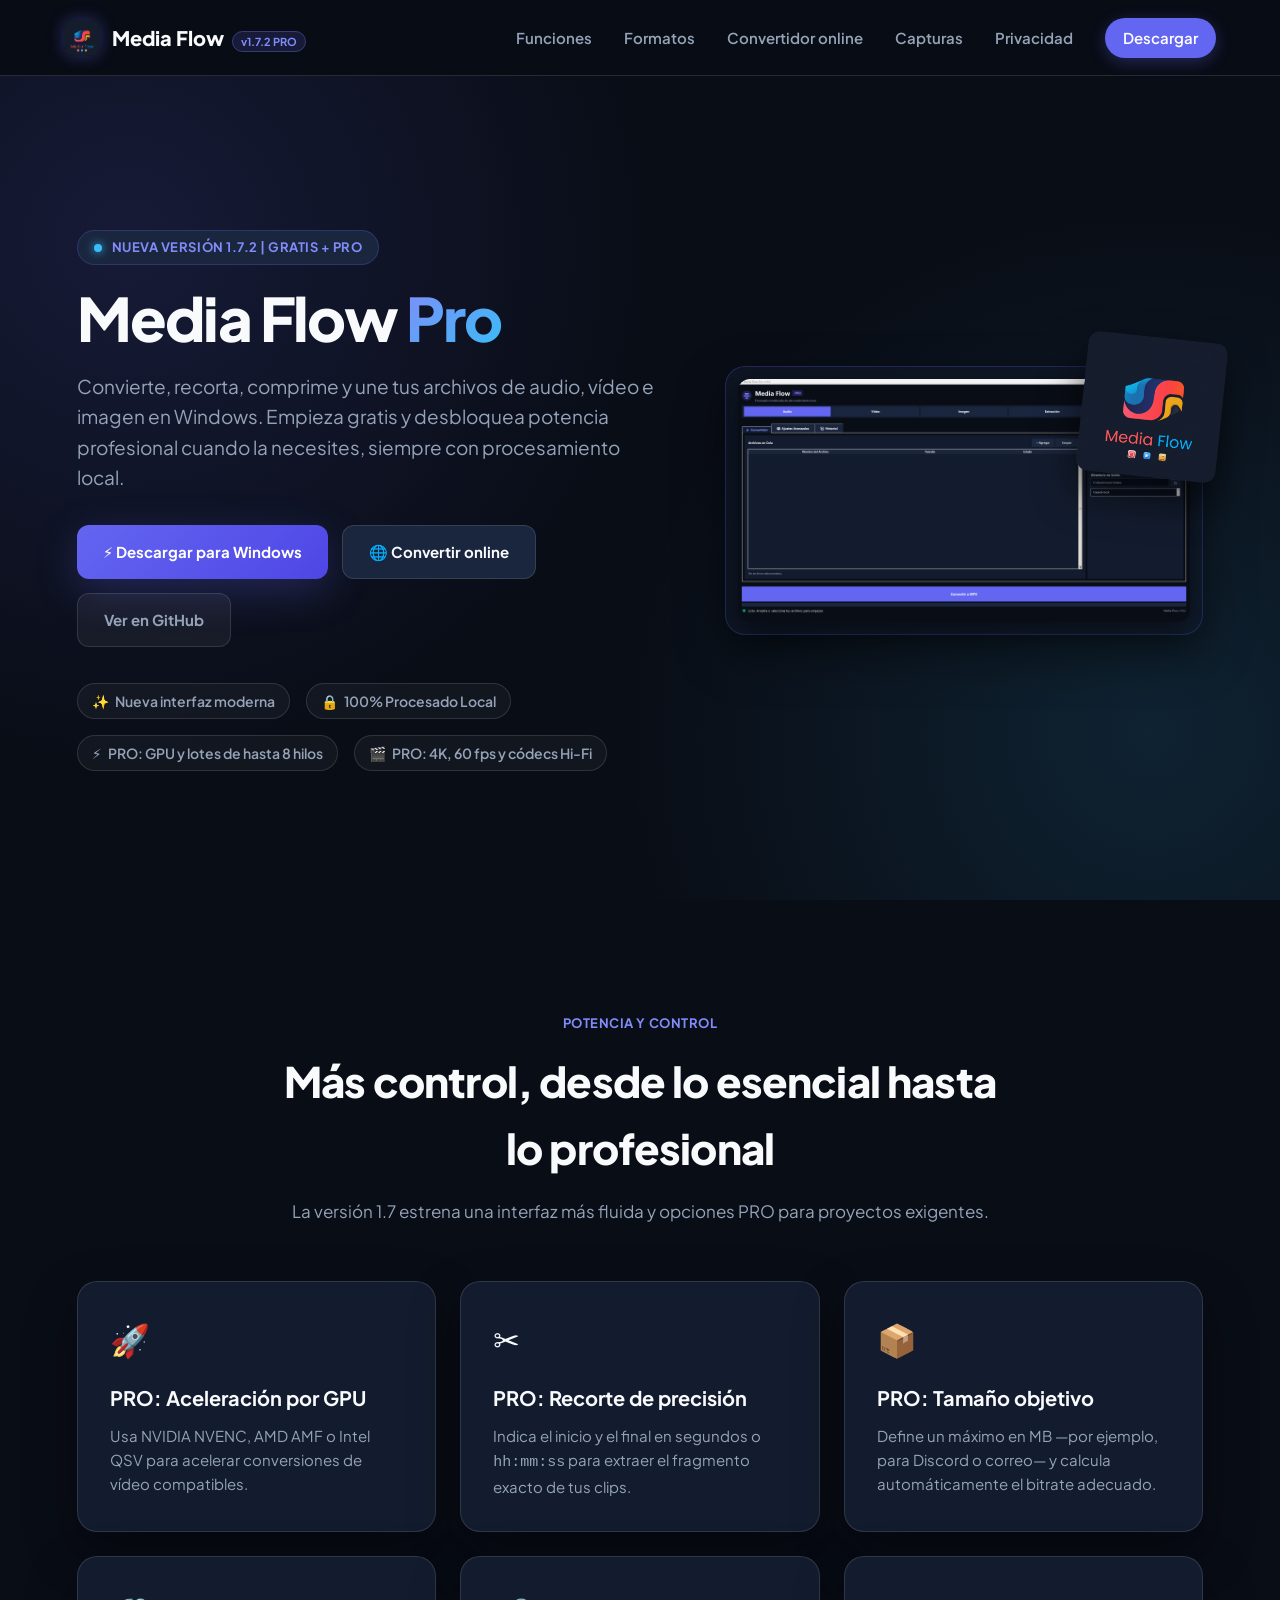
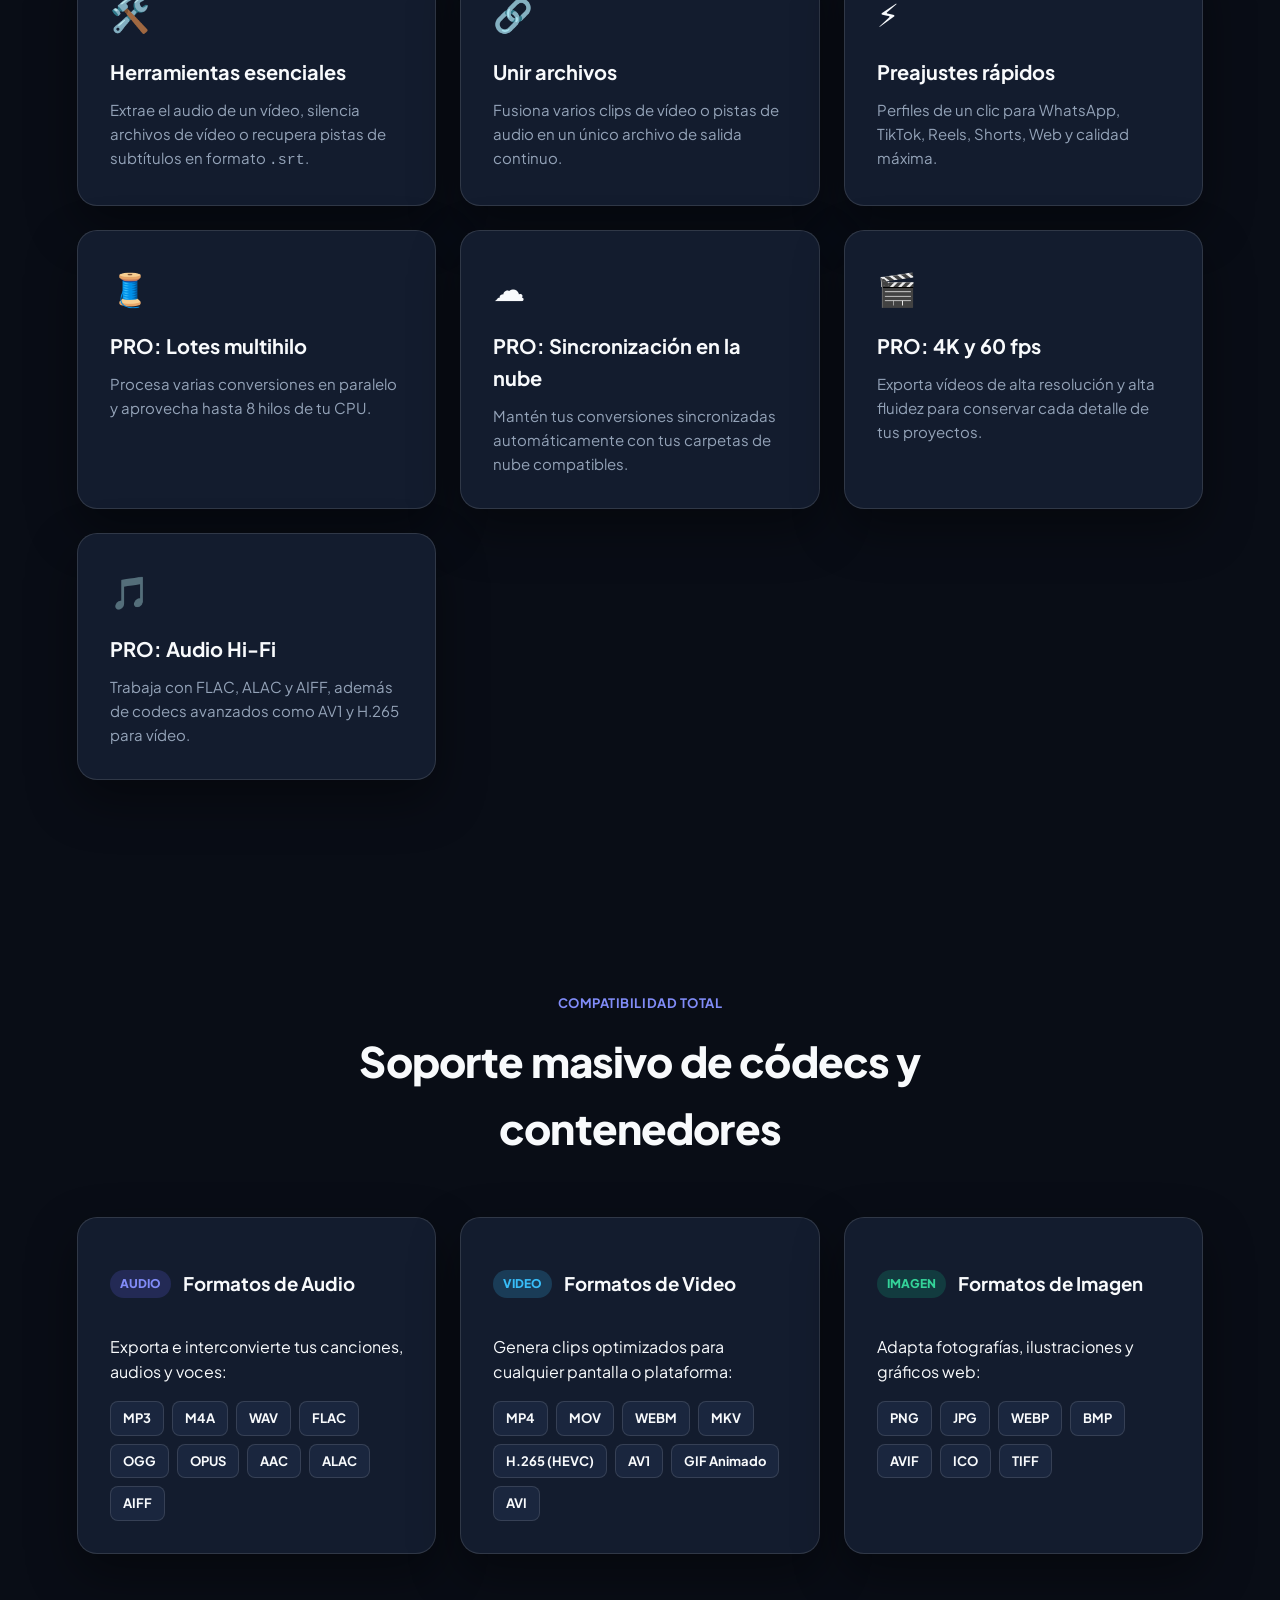
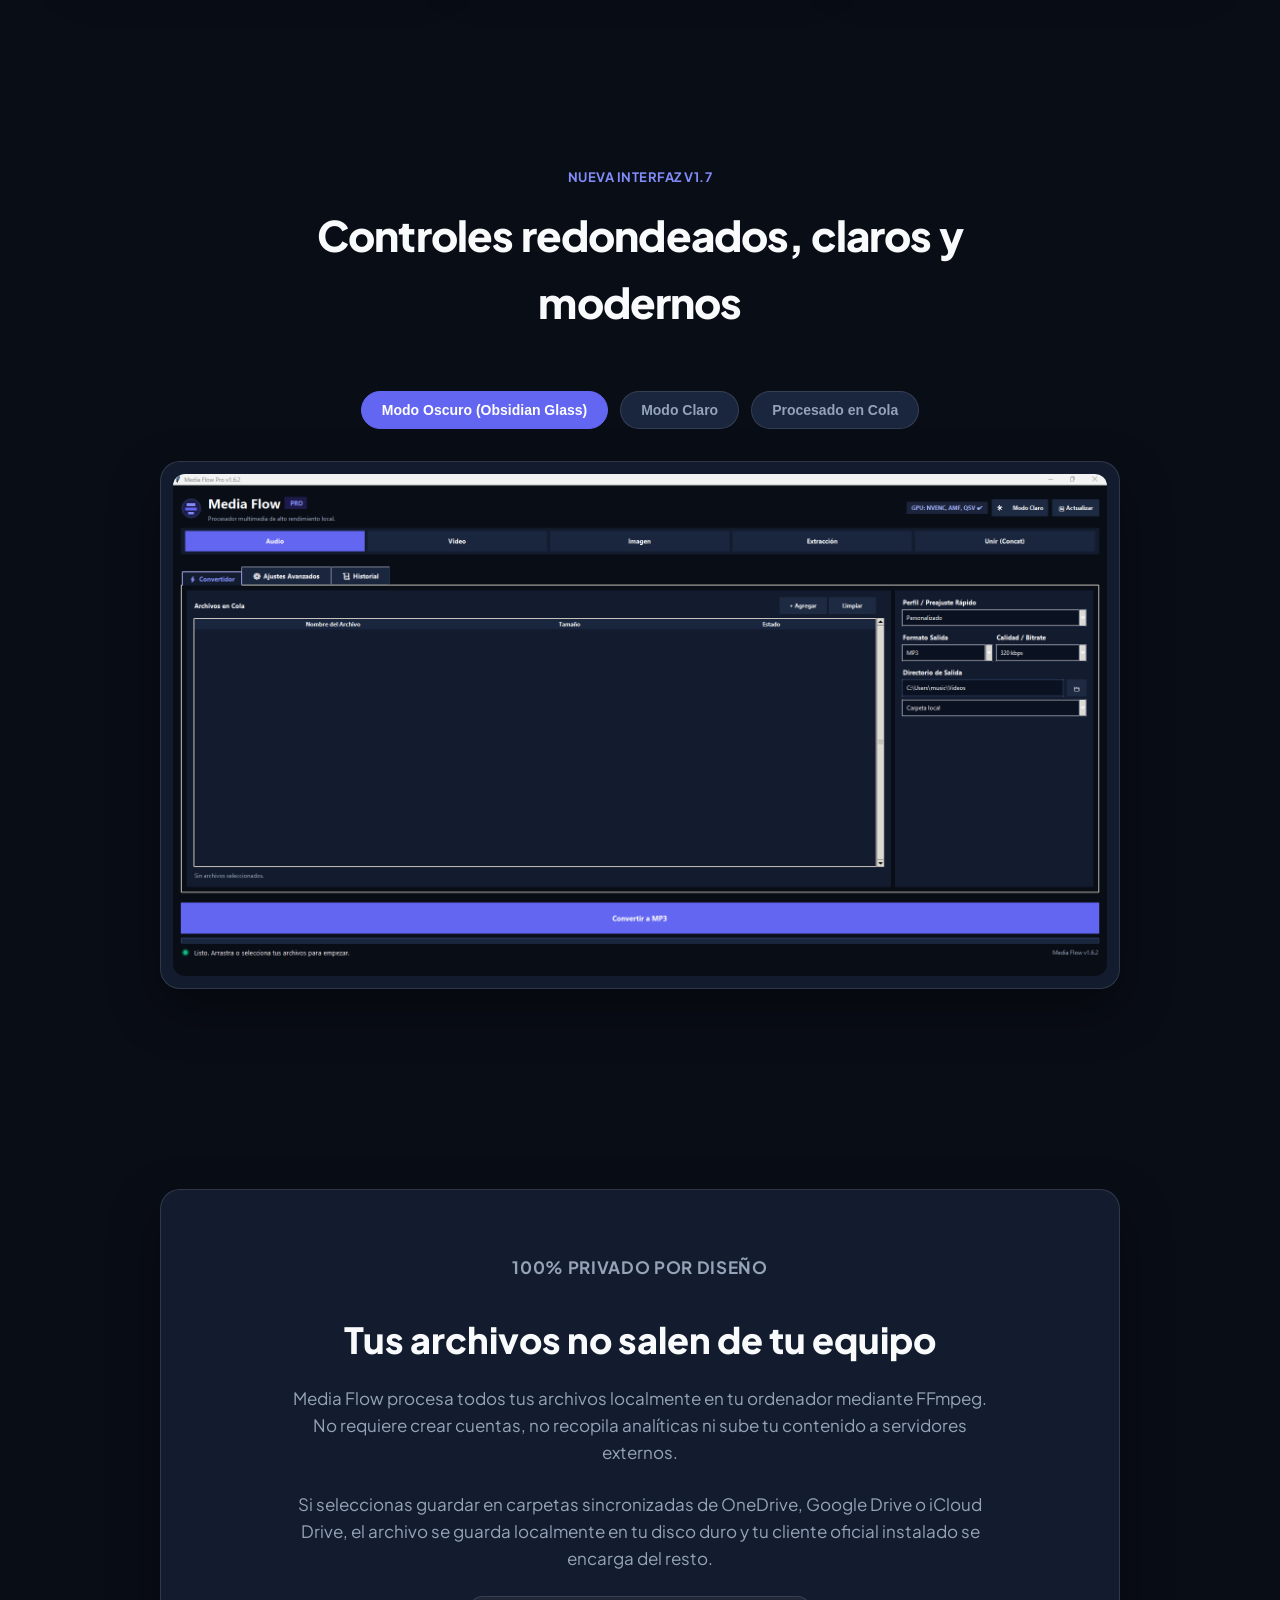
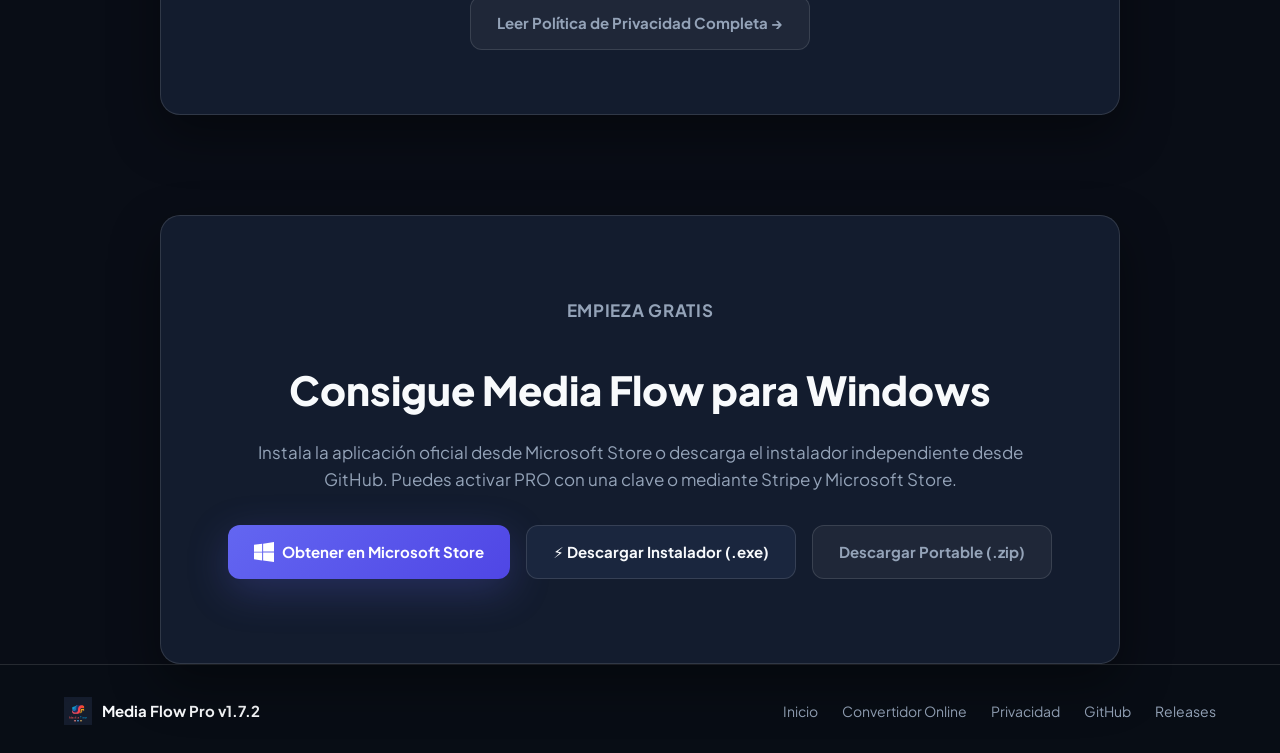
==== website/index.html @ a6c88d14 "chore(release): prepare version 1.7.2" ====
<!doctype html>
<html lang="es">
  <head>
    <meta charset="utf-8">
    <meta name="viewport" content="width=device-width, initial-scale=1">
    <title>Media Flow Pro | Convertidor multimedia local y acelerado por GPU para Windows</title>
    <meta
      name="description"
      content="Media Flow Pro es una app local para Windows que convierte, recorta, comprime y une archivos de audio, video e imagen con aceleración por GPU. Sin cuentas y sin subidas a servidores."
    >
    <link rel="icon" href="assets/icon-300.png">
    <link rel="preconnect" href="https://fonts.googleapis.com">
    <link rel="preconnect" href="https://fonts.gstatic.com" crossorigin>
    <link href="https://fonts.googleapis.com/css2?family=Plus+Jakarta+Sans:wght@400;500;600;700;800&display=swap" rel="stylesheet">
    <link rel="stylesheet" href="styles.css">
  </head>
  <body data-store-product-id="9MT8D4FGWRQ4">
    <header class="site-header">
      <a class="brand" href="#top" aria-label="Media Flow">
        <img src="assets/icon-300.png" alt="" width="36" height="36">
        <span>Media Flow <small class="version-badge">v1.7.2 PRO</small></span>
      </a>
      <nav class="nav-links" aria-label="Principal">
        <a href="#funciones">Funciones</a>
        <a href="#formatos">Formatos</a>
        <a href="converter.html">Convertidor online</a>
        <a href="#capturas">Capturas</a>
        <a href="privacy.html">Privacidad</a>
        <a href="#descargar" class="nav-download-btn">Descargar</a>
      </nav>
    </header>

    <main id="top">
      <!-- Hero Section -->
      <section class="hero">
        <div class="hero-copy">
          <div class="hero-eyebrow-wrap">
            <span class="pulse-dot"></span>
            <span class="eyebrow">Nueva versión 1.7.2 | Gratis + PRO</span>
          </div>
          <h1>Media Flow <span class="gradient-text">Pro</span></h1>
          <p class="hero-text">
            Convierte, recorta, comprime y une tus archivos de audio, vídeo e imagen en Windows. Empieza gratis y desbloquea potencia profesional cuando la necesites, siempre con procesamiento local.
          </p>
          <div class="hero-actions" aria-label="Acciones principales">
            <a class="button primary glow" href="https://github.com/musicallyivan/mediaflow/releases/latest">
              <span>⚡ Descargar para Windows</span>
            </a>
            <a class="button glass" href="converter.html">
              🌐 Convertir online
            </a>
            <a class="button secondary" href="https://github.com/musicallyivan/mediaflow" target="_blank" rel="noopener">
              Ver en GitHub
            </a>
          </div>
          <ul class="trust-list" aria-label="Características clave">
            <li><span>✨</span> Nueva interfaz moderna</li>
            <li><span>🔒</span> 100% Procesado Local</li>
            <li><span>⚡</span> PRO: GPU y lotes de hasta 8 hilos</li>
            <li><span>🎬</span> PRO: 4K, 60 fps y códecs Hi-Fi</li>
          </ul>
        </div>

        <div class="hero-media" aria-label="Vista previa de Media Flow Pro">
          <div class="glass-preview-card">
            <img src="assets/box-art-1080.png" alt="Media Flow Pro en Windows" class="box-art">
            <img src="assets/screenshot-dark.png" alt="Interfaz de Media Flow Pro en modo oscuro" class="hero-shot">
          </div>
        </div>
      </section>

      <!-- Grid de Funciones Destacadas (Glassmorphism) -->
      <section class="section features" id="funciones">
        <div class="section-heading">
          <p class="eyebrow">Potencia y Control</p>
          <h2>Más control, desde lo esencial hasta lo profesional</h2>
          <p class="section-desc">La versión 1.7 estrena una interfaz más fluida y opciones PRO para proyectos exigentes.</p>
        </div>

        <div class="features-grid">
          <article class="feature-card glass-card">
            <div class="feature-icon">🚀</div>
            <h3>PRO: Aceleración por GPU</h3>
            <p>Usa NVIDIA NVENC, AMD AMF o Intel QSV para acelerar conversiones de vídeo compatibles.</p>
          </article>

          <article class="feature-card glass-card">
            <div class="feature-icon">✂️</div>
            <h3>PRO: Recorte de precisión</h3>
            <p>Indica el inicio y el final en segundos o <code>hh:mm:ss</code> para extraer el fragmento exacto de tus clips.</p>
          </article>

          <article class="feature-card glass-card">
            <div class="feature-icon">📦</div>
            <h3>PRO: Tamaño objetivo</h3>
            <p>Define un máximo en MB —por ejemplo, para Discord o correo— y calcula automáticamente el bitrate adecuado.</p>
          </article>

          <article class="feature-card glass-card">
            <div class="feature-icon">🛠️</div>
            <h3>Herramientas esenciales</h3>
            <p>Extrae el audio de un vídeo, silencia archivos de vídeo o recupera pistas de subtítulos en formato <code>.srt</code>.</p>
          </article>

          <article class="feature-card glass-card">
            <div class="feature-icon">🔗</div>
            <h3>Unir archivos</h3>
            <p>Fusiona varios clips de vídeo o pistas de audio en un único archivo de salida continuo.</p>
          </article>

          <article class="feature-card glass-card">
            <div class="feature-icon">⚡</div>
            <h3>Preajustes rápidos</h3>
            <p>Perfiles de un clic para WhatsApp, TikTok, Reels, Shorts, Web y calidad máxima.</p>
          </article>

          <article class="feature-card glass-card">
            <div class="feature-icon">🧵</div>
            <h3>PRO: Lotes multihilo</h3>
            <p>Procesa varias conversiones en paralelo y aprovecha hasta 8 hilos de tu CPU.</p>
          </article>

          <article class="feature-card glass-card">
            <div class="feature-icon">☁️</div>
            <h3>PRO: Sincronización en la nube</h3>
            <p>Mantén tus conversiones sincronizadas automáticamente con tus carpetas de nube compatibles.</p>
          </article>

          <article class="feature-card glass-card">
            <div class="feature-icon">🎬</div>
            <h3>PRO: 4K y 60 fps</h3>
            <p>Exporta vídeos de alta resolución y alta fluidez para conservar cada detalle de tus proyectos.</p>
          </article>

          <article class="feature-card glass-card">
            <div class="feature-icon">🎵</div>
            <h3>PRO: Audio Hi-Fi</h3>
            <p>Trabaja con FLAC, ALAC y AIFF, además de codecs avanzados como AV1 y H.265 para vídeo.</p>
          </article>
        </div>
      </section>

      <!-- Formatos Soportados -->
      <section class="section formats" id="formatos">
        <div class="section-heading">
          <p class="eyebrow">Compatibilidad Total</p>
          <h2>Soporte masivo de códecs y contenedores</h2>
        </div>
        <div class="format-grid">
          <article class="format-card glass-card">
            <div class="format-header">
              <span class="format-badge audio">Audio</span>
              <h3>Formatos de Audio</h3>
            </div>
            <p>Exporta e interconvierte tus canciones, audios y voces:</p>
            <div class="tag-cloud">
              <span class="tag">MP3</span>
              <span class="tag">M4A</span>
              <span class="tag">WAV</span>
              <span class="tag">FLAC</span>
              <span class="tag">OGG</span>
              <span class="tag">OPUS</span>
              <span class="tag">AAC</span>
              <span class="tag">ALAC</span>
              <span class="tag">AIFF</span>
            </div>
          </article>

          <article class="format-card glass-card">
            <div class="format-header">
              <span class="format-badge video">Video</span>
              <h3>Formatos de Video</h3>
            </div>
            <p>Genera clips optimizados para cualquier pantalla o plataforma:</p>
            <div class="tag-cloud">
              <span class="tag">MP4</span>
              <span class="tag">MOV</span>
              <span class="tag">WEBM</span>
              <span class="tag">MKV</span>
              <span class="tag">H.265 (HEVC)</span>
              <span class="tag">AV1</span>
              <span class="tag">GIF Animado</span>
              <span class="tag">AVI</span>
            </div>
          </article>

          <article class="format-card glass-card">
            <div class="format-header">
              <span class="format-badge image">Imagen</span>
              <h3>Formatos de Imagen</h3>
            </div>
            <p>Adapta fotografías, ilustraciones y gráficos web:</p>
            <div class="tag-cloud">
              <span class="tag">PNG</span>
              <span class="tag">JPG</span>
              <span class="tag">WEBP</span>
              <span class="tag">BMP</span>
              <span class="tag">AVIF</span>
              <span class="tag">ICO</span>
              <span class="tag">TIFF</span>
            </div>
          </article>
        </div>
      </section>

      <!-- Capturas de Pantalla -->
      <section class="section screenshots" id="capturas">
        <div class="section-heading">
          <p class="eyebrow">Nueva interfaz v1.7</p>
          <h2>Controles redondeados, claros y modernos</h2>
        </div>
        <div class="screen-tabs" role="tablist" aria-label="Capturas de Media Flow">
          <button class="tab is-active" type="button" data-shot="assets/screenshot-dark.png" aria-selected="true">
            Modo Oscuro (Obsidian Glass)
          </button>
          <button class="tab" type="button" data-shot="assets/screenshot-light.png" aria-selected="false">
            Modo Claro
          </button>
          <button class="tab" type="button" data-shot="assets/screenshot-convert.png" aria-selected="false">
            Procesado en Cola
          </button>
        </div>
        <div class="screen-frame glass-card">
          <img id="screenPreview" src="assets/screenshot-dark.png" alt="Captura de Media Flow Pro">
        </div>
      </section>

      <!-- Privacidad Garantizada -->
      <section class="section privacy" id="privacidad">
        <div class="privacy-container glass-card">
          <div class="privacy-copy">
            <p class="eyebrow">100% Privado por Diseño</p>
            <h2>Tus archivos no salen de tu equipo</h2>
            <p>
              Media Flow procesa todos tus archivos localmente en tu ordenador mediante FFmpeg. No requiere crear cuentas, no recopila analíticas ni sube tu contenido a servidores externos.
            </p>
            <p>
              Si seleccionas guardar en carpetas sincronizadas de OneDrive, Google Drive o iCloud Drive, el archivo se guarda localmente en tu disco duro y tu cliente oficial instalado se encarga del resto.
            </p>
            <a href="privacy.html" class="button secondary">Leer Política de Privacidad Completa →</a>
          </div>
        </div>
      </section>

      <!-- Sección de Descarga -->
      <section class="store-download" id="descargar">
        <div class="download-container glass-card">
          <div class="download-copy">
            <p class="eyebrow">Empieza gratis</p>
            <h2>Consigue Media Flow para Windows</h2>
            <p>
              Instala la aplicación oficial desde Microsoft Store o descarga el instalador independiente desde GitHub. Puedes activar PRO con una clave o mediante Stripe y Microsoft Store.
            </p>
          </div>
          <div class="store-panel">
            <div class="download-actions">
              <a class="button primary glow store-btn" href="https://apps.microsoft.com/detail/9MT8D4FGWRQ4" target="_blank" rel="noopener">
                <svg width="20" height="20" viewBox="0 0 24 24" fill="currentColor"><path d="M0 3.449L9.75 2.1v9.451H0m10.95-9.6L24 0v11.4H10.95M0 12.6h9.75v9.451L0 20.701M10.95 12.6H24V24l-13.05-1.835"/></svg>
                <span>Obtener en Microsoft Store</span>
              </a>
              <a class="button glass" href="https://github.com/musicallyivan/mediaflow/releases/latest">
                <span>⚡ Descargar Instalador (.exe)</span>
              </a>
              <a class="button secondary" href="https://github.com/musicallyivan/mediaflow/releases/latest">
                Descargar Portable (.zip)
              </a>
            </div>
            <div class="store-badge-wrap" style="margin-top: 20px;">
              <ms-store-badge
                id="microsoftStoreBadge"
                productname="Media Flow"
                window-mode="direct"
                language="es"
                theme="dark"
                animation="on"
              ></ms-store-badge>
            </div>
          </div>
        </div>
      </section>
    </main>

    <footer class="site-footer">
      <div class="footer-content">
        <div class="footer-brand">
          <img src="assets/icon-300.png" alt="" width="28" height="28">
          <span>Media Flow Pro v1.7.2</span>
        </div>
        <div class="footer-links">
          <a href="#top">Inicio</a>
          <a href="converter.html">Convertidor Online</a>
          <a href="privacy.html">Privacidad</a>
          <a href="https://github.com/musicallyivan/mediaflow" target="_blank" rel="noopener">GitHub</a>
          <a href="https://github.com/musicallyivan/mediaflow/releases" target="_blank" rel="noopener">Releases</a>
        </div>
      </div>
    </footer>

    <script type="module" src="https://get.microsoft.com/badge/ms-store-badge.bundled.js"></script>
    <script src="script.js"></script>
  </body>
</html>
---- website/styles.css ----
:root {
  color-scheme: dark light;
  --bg-dark: #090d16;
  --bg-surface: #131c2e;
  --bg-surface-alt: #1a263e;
  --glass-border: rgba(255, 255, 255, 0.12);
  --glass-border-light: rgba(99, 102, 241, 0.25);
  --glass-highlight: rgba(255, 255, 255, 0.08);
  
  --ink: #f8fafc;
  --ink-muted: #94a3b8;
  --accent: #6366f1;
  --accent-hover: #4f46e5;
  --accent-glow: #818cf8;
  --accent-cyan: #38bdf8;
  --accent-soft: rgba(99, 102, 241, 0.16);

  --shadow-glow: 0 12px 40px rgba(99, 102, 241, 0.25);
  --shadow-card: 0 20px 50px rgba(0, 0, 0, 0.4);
  --radius-lg: 20px;
  --radius-md: 12px;
  --radius-sm: 8px;
}

* {
  box-sizing: border-box;
}

html {
  scroll-behavior: smooth;
}

body {
  margin: 0;
  color: var(--ink);
  background: var(--bg-dark);
  font-family: 'Plus Jakarta Sans', Inter, ui-sans-serif, system-ui, -apple-system, BlinkMacSystemFont, "Segoe UI", sans-serif;
  line-height: 1.6;
  overflow-x: hidden;
}

img {
  display: block;
  max-width: 100%;
}

a {
  color: inherit;
}

/* Glassmorphism Common Cards */
.glass-card {
  background: var(--bg-surface);
  border: 1px solid var(--glass-border);
  border-radius: var(--radius-lg);
  backdrop-filter: blur(20px);
  -webkit-backdrop-filter: blur(20px);
  box-shadow: var(--shadow-card);
  transition: transform 0.25s ease, border-color 0.25s ease, box-shadow 0.25s ease;
}

.glass-card:hover {
  border-color: var(--glass-border-light);
  box-shadow: var(--shadow-glow);
}

/* Header */
.site-header {
  position: sticky;
  top: 0;
  z-index: 100;
  display: flex;
  align-items: center;
  justify-content: space-between;
  min-height: 76px;
  padding: 16px clamp(20px, 5vw, 72px);
  background: rgba(9, 13, 22, 0.85);
  border-bottom: 1px solid var(--glass-border);
  backdrop-filter: blur(20px);
  -webkit-backdrop-filter: blur(20px);
}

.brand {
  display: inline-flex;
  align-items: center;
  gap: 12px;
  color: var(--ink);
  font-size: 20px;
  font-weight: 800;
  text-decoration: none;
}

.brand img {
  width: 36px;
  height: 36px;
  border-radius: 10px;
  box-shadow: 0 0 16px rgba(99, 102, 241, 0.4);
}

.version-badge {
  font-size: 11px;
  font-weight: 700;
  color: var(--accent-glow);
  background: var(--accent-soft);
  padding: 3px 8px;
  border-radius: 20px;
  border: 1px solid rgba(129, 140, 248, 0.3);
  margin-left: 4px;
}

.nav-links {
  display: flex;
  align-items: center;
  gap: clamp(16px, 2.5vw, 32px);
  color: var(--ink-muted);
  font-size: 15px;
  font-weight: 600;
}

.nav-links a {
  text-decoration: none;
  transition: color 0.2s ease;
}

.nav-links a:hover {
  color: var(--accent-cyan);
}

.nav-download-btn {
  color: #ffffff !important;
  background: var(--accent);
  padding: 8px 18px;
  border-radius: 20px;
  box-shadow: 0 4px 16px rgba(99, 102, 241, 0.3);
}

.nav-download-btn:hover {
  background: var(--accent-hover);
}

/* Hero Section */
.hero {
  display: grid;
  grid-template-columns: minmax(0, 1.1fr) minmax(320px, 0.9fr);
  gap: clamp(32px, 5vw, 72px);
  align-items: center;
  min-height: calc(100vh - 76px);
  padding: clamp(48px, 7vw, 96px) clamp(20px, 6vw, 88px) clamp(32px, 5vw, 64px);
  background: radial-gradient(circle at 10% 20%, rgba(99, 102, 241, 0.15) 0%, transparent 40%),
              radial-gradient(circle at 90% 80%, rgba(56, 189, 248, 0.12) 0%, transparent 40%);
}

.hero-eyebrow-wrap {
  display: inline-flex;
  align-items: center;
  gap: 10px;
  background: var(--bg-surface-alt);
  border: 1px solid var(--glass-border-light);
  padding: 6px 16px;
  border-radius: 30px;
  margin-bottom: 20px;
}

.pulse-dot {
  width: 8px;
  height: 8px;
  background: var(--accent-cyan);
  border-radius: 50%;
  box-shadow: 0 0 10px var(--accent-cyan);
  animation: pulse 2s infinite;
}

@keyframes pulse {
  0% { transform: scale(0.95); box-shadow: 0 0 0 0 rgba(56, 189, 248, 0.7); }
  70% { transform: scale(1); box-shadow: 0 0 0 10px rgba(56, 189, 248, 0); }
  100% { transform: scale(0.95); box-shadow: 0 0 0 0 rgba(56, 189, 248, 0); }
}

.eyebrow {
  font-size: 13px;
  font-weight: 700;
  color: var(--accent-glow);
  letter-spacing: 0.04em;
  text-transform: uppercase;
}

.hero h1 {
  font-size: clamp(36px, 5vw, 60px);
  font-weight: 800;
  line-height: 1.1;
  margin: 0 0 20px;
  letter-spacing: -0.03em;
}

.gradient-text {
  background: linear-gradient(135deg, var(--accent-glow) 0%, var(--accent-cyan) 100%);
  -webkit-background-clip: text;
  -webkit-text-fill-color: transparent;
}

.hero-text {
  font-size: clamp(16px, 1.8vw, 19px);
  color: var(--ink-muted);
  margin: 0 0 32px;
  max-width: 620px;
}

.hero-actions {
  display: flex;
  flex-wrap: wrap;
  gap: 14px;
  margin-bottom: 36px;
}

.button {
  display: inline-flex;
  align-items: center;
  justify-content: center;
  gap: 8px;
  font-size: 15px;
  font-weight: 700;
  padding: 14px 26px;
  border-radius: var(--radius-md);
  text-decoration: none;
  cursor: pointer;
  transition: all 0.25s ease;
  border: none;
}

.button.primary {
  background: linear-gradient(135deg, var(--accent) 0%, var(--accent-hover) 100%);
  color: #ffffff;
}

.button.primary.glow {
  box-shadow: var(--shadow-glow);
}

.button.primary:hover {
  transform: translateY(-2px);
  box-shadow: 0 16px 48px rgba(99, 102, 241, 0.4);
}

.button.glass {
  background: var(--bg-surface-alt);
  color: var(--ink);
  border: 1px solid var(--glass-border);
}

.button.glass:hover {
  border-color: var(--accent-glow);
  transform: translateY(-2px);
}

.button.secondary {
  background: rgba(255, 255, 255, 0.05);
  color: var(--ink-muted);
  border: 1px solid var(--glass-border);
}

.button.secondary:hover {
  color: var(--ink);
  border-color: var(--glass-border-light);
}

.trust-list {
  display: flex;
  flex-wrap: wrap;
  gap: 16px;
  padding: 0;
  margin: 0;
  list-style: none;
  font-size: 14px;
  font-weight: 600;
  color: var(--ink-muted);
}

.trust-list li {
  display: inline-flex;
  align-items: center;
  gap: 6px;
  background: rgba(255, 255, 255, 0.04);
  padding: 6px 14px;
  border-radius: 20px;
  border: 1px solid var(--glass-border);
}

/* Glass Hero Preview Card */
.glass-preview-card {
  position: relative;
  border-radius: var(--radius-lg);
  padding: 12px;
  background: rgba(19, 28, 46, 0.6);
  border: 1px solid var(--glass-border-light);
  box-shadow: var(--shadow-card);
  backdrop-filter: blur(20px);
}

.hero-shot {
  border-radius: var(--radius-md);
  box-shadow: 0 10px 30px rgba(0, 0, 0, 0.5);
}

.box-art {
  position: absolute;
  top: -30px;
  right: -20px;
  width: 140px;
  border-radius: 12px;
  box-shadow: 0 20px 40px rgba(0, 0, 0, 0.6);
  transform: rotate(6deg);
}

/* Section Headings */
.section {
  padding: clamp(60px, 8vw, 100px) clamp(20px, 6vw, 88px);
}

.section-heading {
  text-align: center;
  max-width: 720px;
  margin: 0 auto 56px;
}

.section-heading h2 {
  font-size: clamp(28px, 3.5vw, 42px);
  font-weight: 800;
  margin: 8px 0 12px;
  letter-spacing: -0.02em;
}

.section-desc {
  font-size: 17px;
  color: var(--ink-muted);
}

/* Features Grid */
.features-grid {
  display: grid;
  grid-template-columns: repeat(auto-fit, minmax(320px, 1fr));
  gap: 24px;
}

.feature-card {
  padding: 32px;
}

.feature-icon {
  font-size: 32px;
  margin-bottom: 16px;
}

.feature-card h3 {
  font-size: 20px;
  font-weight: 700;
  margin: 0 0 10px;
}

.feature-card p {
  color: var(--ink-muted);
  font-size: 15px;
  margin: 0;
}

/* Formats Section */
.format-grid {
  display: grid;
  grid-template-columns: repeat(auto-fit, minmax(300px, 1fr));
  gap: 24px;
}

.format-card {
  padding: 32px;
}

.format-header {
  display: flex;
  align-items: center;
  gap: 12px;
  margin-bottom: 16px;
}

.format-badge {
  font-size: 12px;
  font-weight: 800;
  text-transform: uppercase;
  padding: 4px 10px;
  border-radius: 20px;
}

.format-badge.audio { background: rgba(99, 102, 241, 0.2); color: var(--accent-glow); }
.format-badge.video { background: rgba(56, 189, 248, 0.2); color: var(--accent-cyan); }
.format-badge.image { background: rgba(16, 185, 129, 0.2); color: #34d399; }

.tag-cloud {
  display: flex;
  flex-wrap: wrap;
  gap: 8px;
  margin-top: 16px;
}

.tag {
  font-size: 13px;
  font-weight: 700;
  color: var(--ink);
  background: var(--bg-surface-alt);
  padding: 6px 12px;
  border-radius: 8px;
  border: 1px solid var(--glass-border);
}

/* Screenshots Preview */
.screen-tabs {
  display: flex;
  justify-content: center;
  gap: 12px;
  margin-bottom: 32px;
}

.tab {
  background: var(--bg-surface-alt);
  color: var(--ink-muted);
  border: 1px solid var(--glass-border);
  padding: 10px 20px;
  border-radius: 30px;
  font-weight: 700;
  font-size: 14px;
  cursor: pointer;
  transition: all 0.2s ease;
}

.tab.is-active, .tab:hover {
  background: var(--accent);
  color: #ffffff;
  border-color: var(--accent);
}

.screen-frame {
  max-width: 960px;
  margin: 0 auto;
  padding: 12px;
}

.screen-frame img {
  border-radius: var(--radius-md);
  width: 100%;
}

/* Privacy Section */
.privacy-container {
  max-width: 960px;
  margin: 0 auto;
  padding: clamp(32px, 5vw, 64px);
  text-align: center;
}

.privacy-copy h2 {
  font-size: clamp(24px, 3vw, 36px);
  font-weight: 800;
  margin-bottom: 16px;
}

.privacy-copy p {
  color: var(--ink-muted);
  font-size: 17px;
  max-width: 720px;
  margin: 0 auto 24px;
}

/* Download Section */
.download-container {
  max-width: 960px;
  margin: 0 auto;
  padding: clamp(32px, 5vw, 64px);
  text-align: center;
}

.download-copy h2 {
  font-size: clamp(26px, 3.5vw, 40px);
  font-weight: 800;
  margin-bottom: 12px;
}

.download-copy p {
  color: var(--ink-muted);
  font-size: 17px;
  margin-bottom: 32px;
}

.download-actions {
  display: flex;
  justify-content: center;
  flex-wrap: wrap;
  gap: 16px;
}

/* Footer */
.site-footer {
  padding: 32px clamp(20px, 5vw, 72px);
  background: rgba(9, 13, 22, 0.95);
  border-top: 1px solid var(--glass-border);
}

.footer-content {
  display: flex;
  align-items: center;
  justify-content: space-between;
  flex-wrap: wrap;
  gap: 20px;
  max-width: 1200px;
  margin: 0 auto;
}

.footer-brand {
  display: flex;
  align-items: center;
  gap: 10px;
  font-weight: 700;
  font-size: 15px;
}

.footer-links {
  display: flex;
  gap: 24px;
  font-size: 14px;
  color: var(--ink-muted);
}

.footer-links a {
  text-decoration: none;
  transition: color 0.2s ease;
}

.footer-links a:hover {
  color: var(--accent-cyan);
}

/* Responsive Rules */
@media (max-width: 900px) {
  .hero {
    grid-template-columns: 1fr;
    text-align: center;
  }
  .hero-eyebrow-wrap, .hero-text, .hero-actions, .trust-list {
    margin-left: auto;
    margin-right: auto;
    justify-content: center;
  }
  .box-art {
    display: none;
  }
  .nav-links {
    display: none;
  }
}
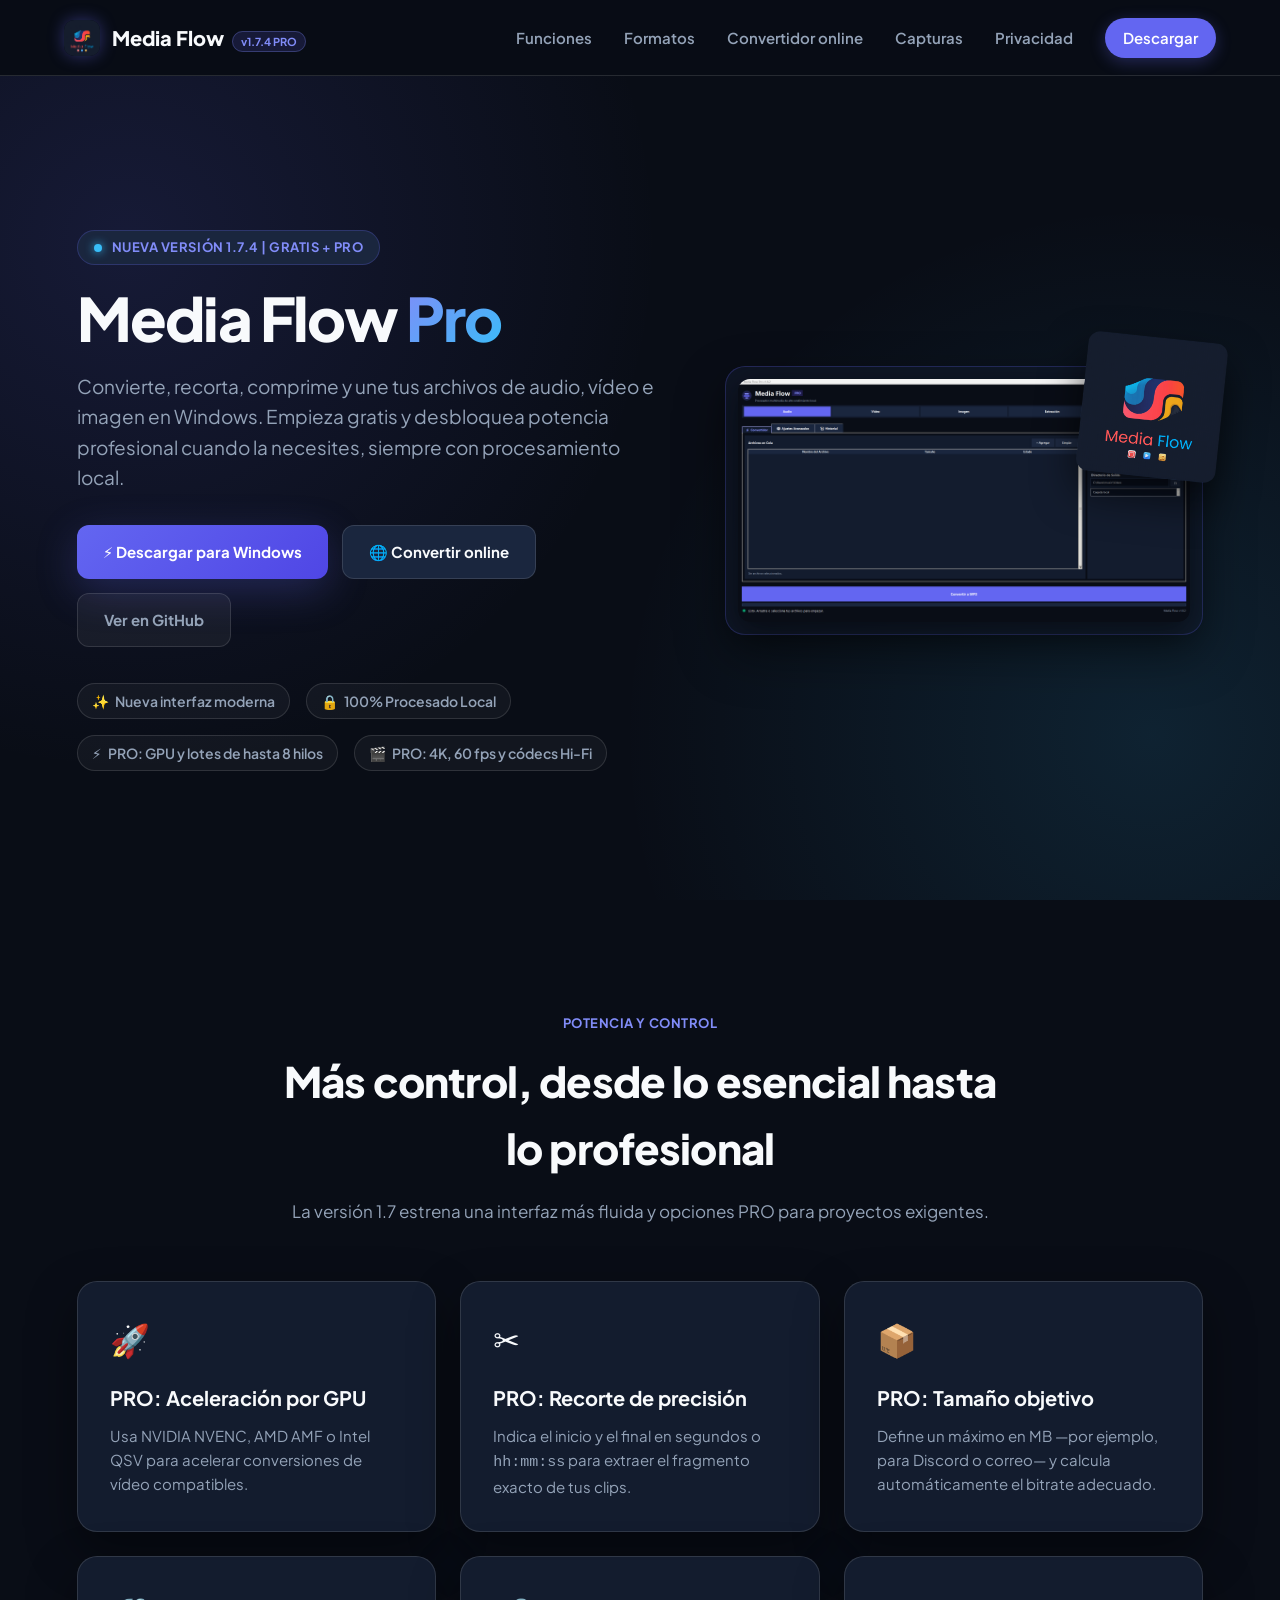
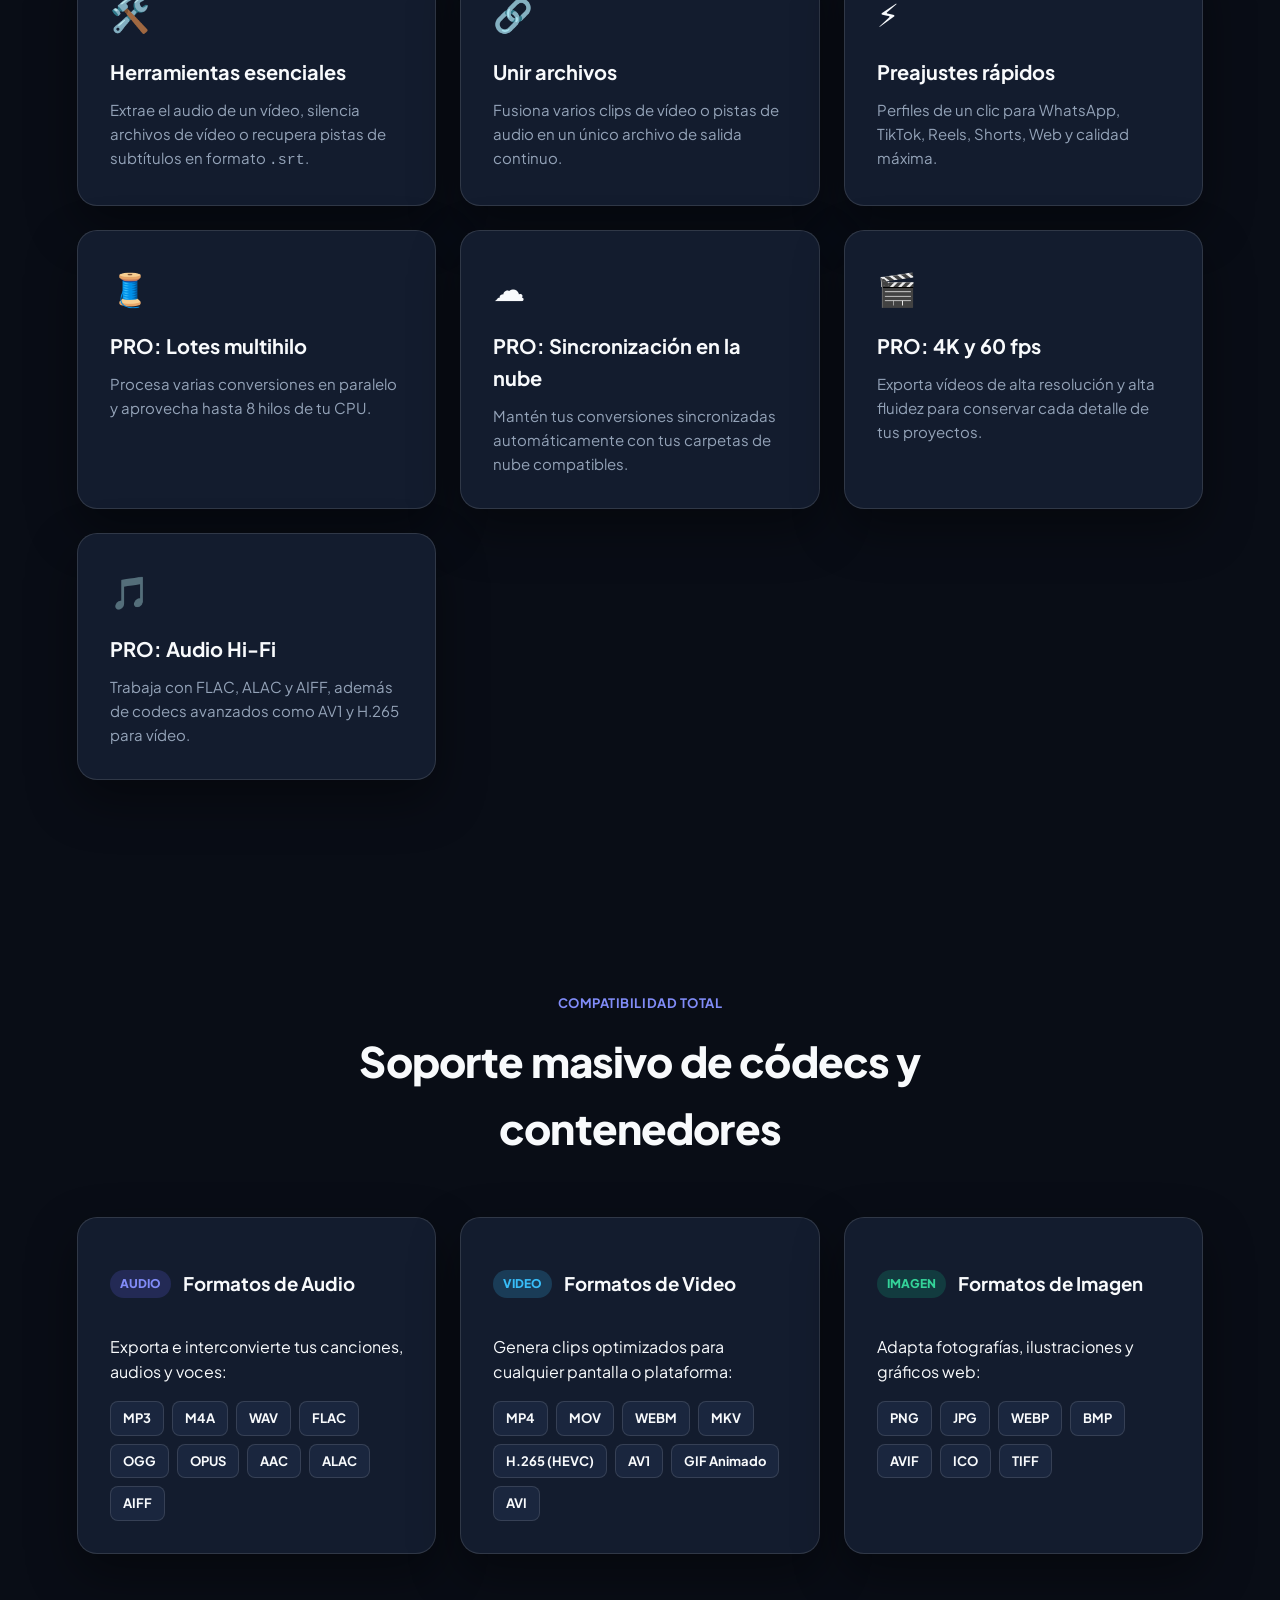
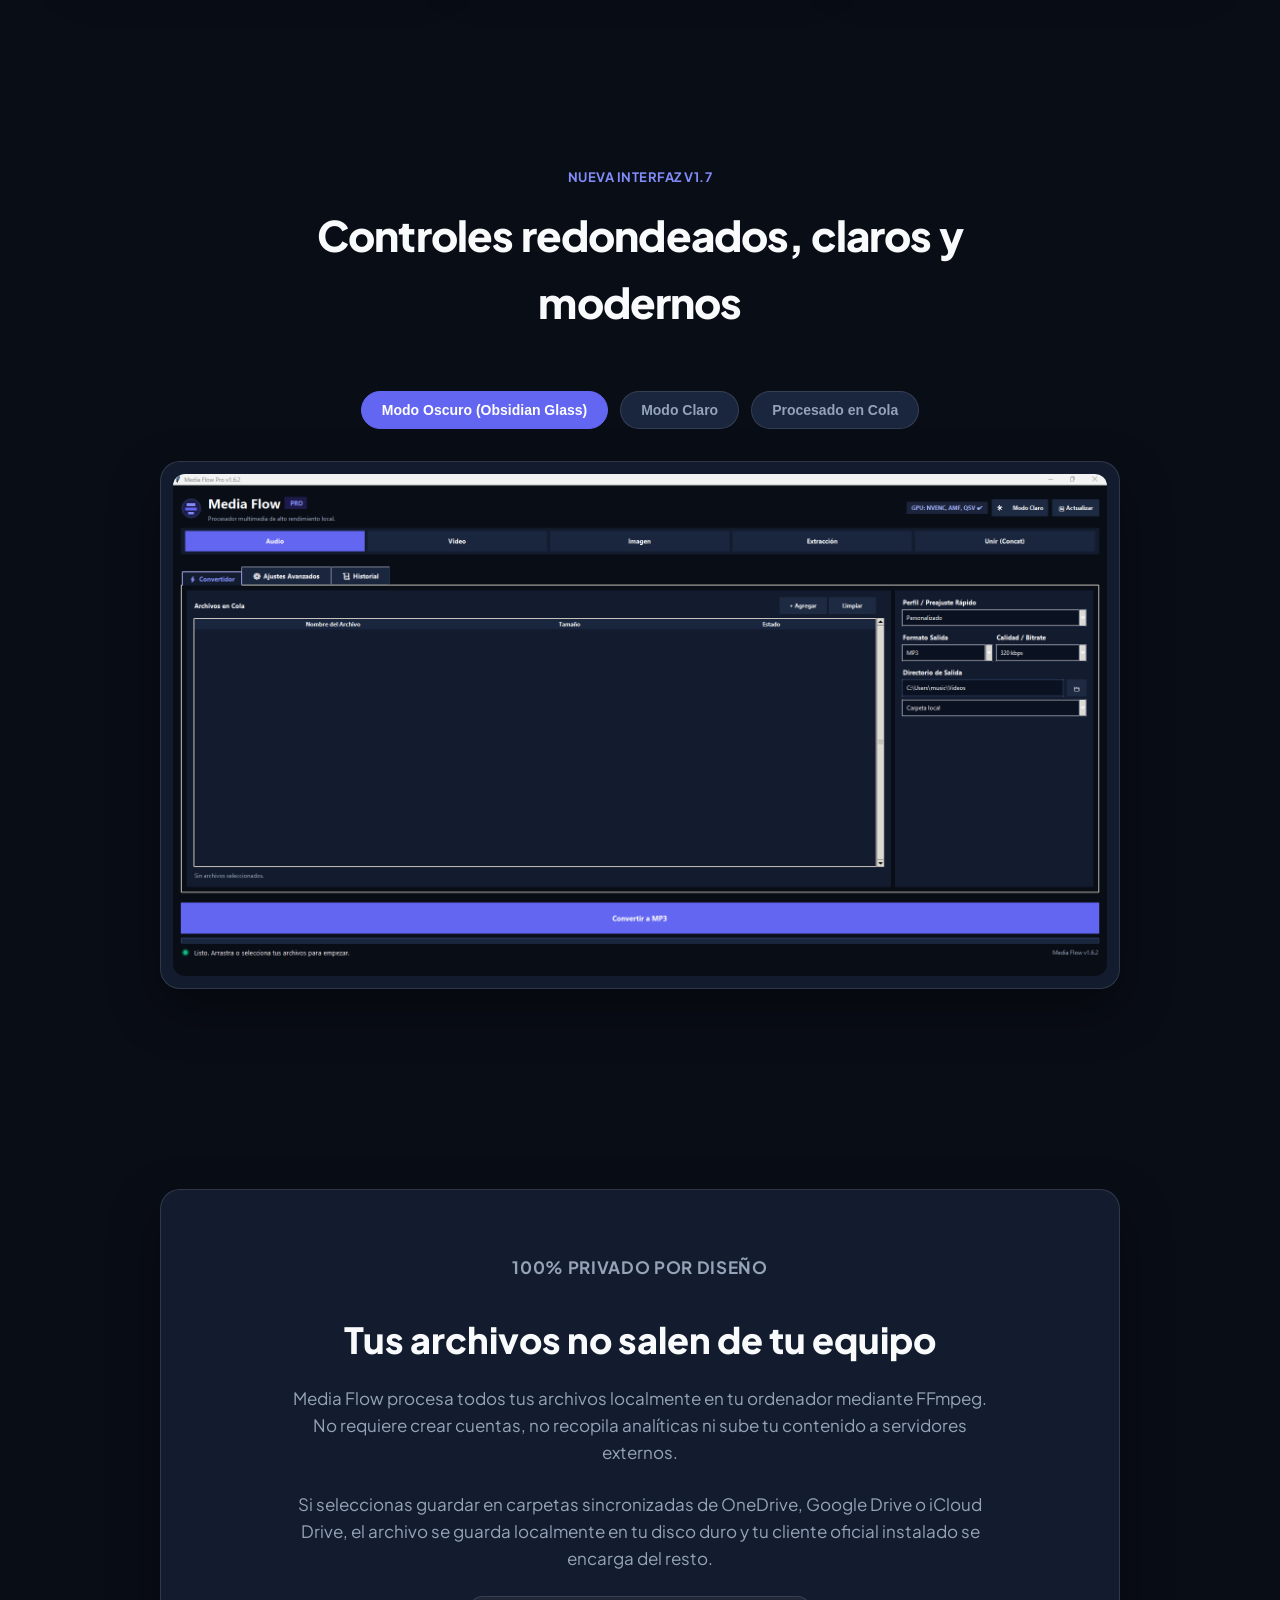
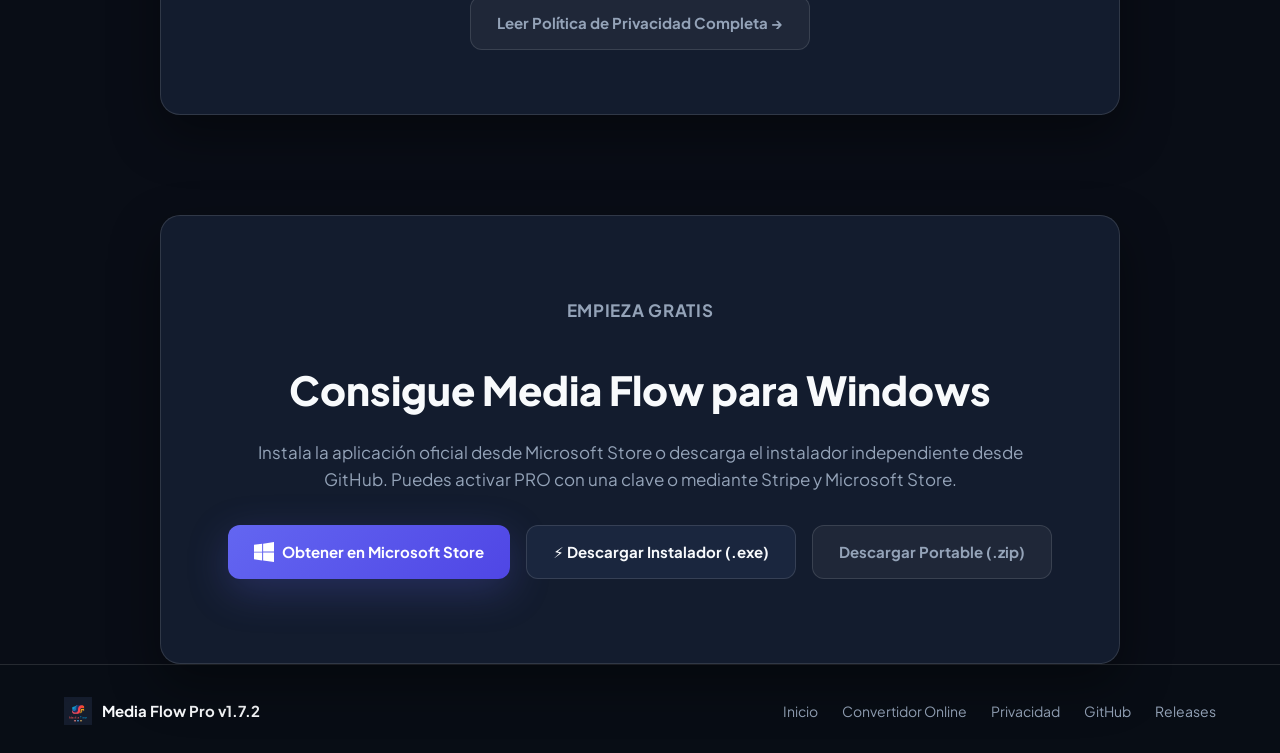
==== commit 67549758: "chore: update version to 1.7.4 and add Liquid Glass compatibility for iOS 26" ====
--- a/website/index.html
+++ b/website/index.html
@@ -18,7 +18,7 @@
     <header class="site-header">
       <a class="brand" href="#top" aria-label="Media Flow">
         <img src="assets/icon-300.png" alt="" width="36" height="36">
-        <span>Media Flow <small class="version-badge">v1.7.2 PRO</small></span>
+        <span>Media Flow <small class="version-badge">v1.7.4 PRO</small></span>
       </a>
       <nav class="nav-links" aria-label="Principal">
         <a href="#funciones">Funciones</a>
@@ -36,7 +36,7 @@
         <div class="hero-copy">
           <div class="hero-eyebrow-wrap">
             <span class="pulse-dot"></span>
-            <span class="eyebrow">Nueva versión 1.7.2 | Gratis + PRO</span>
+            <span class="eyebrow">Nueva versión 1.7.4 | Gratis + PRO</span>
           </div>
           <h1>Media Flow <span class="gradient-text">Pro</span></h1>
           <p class="hero-text">
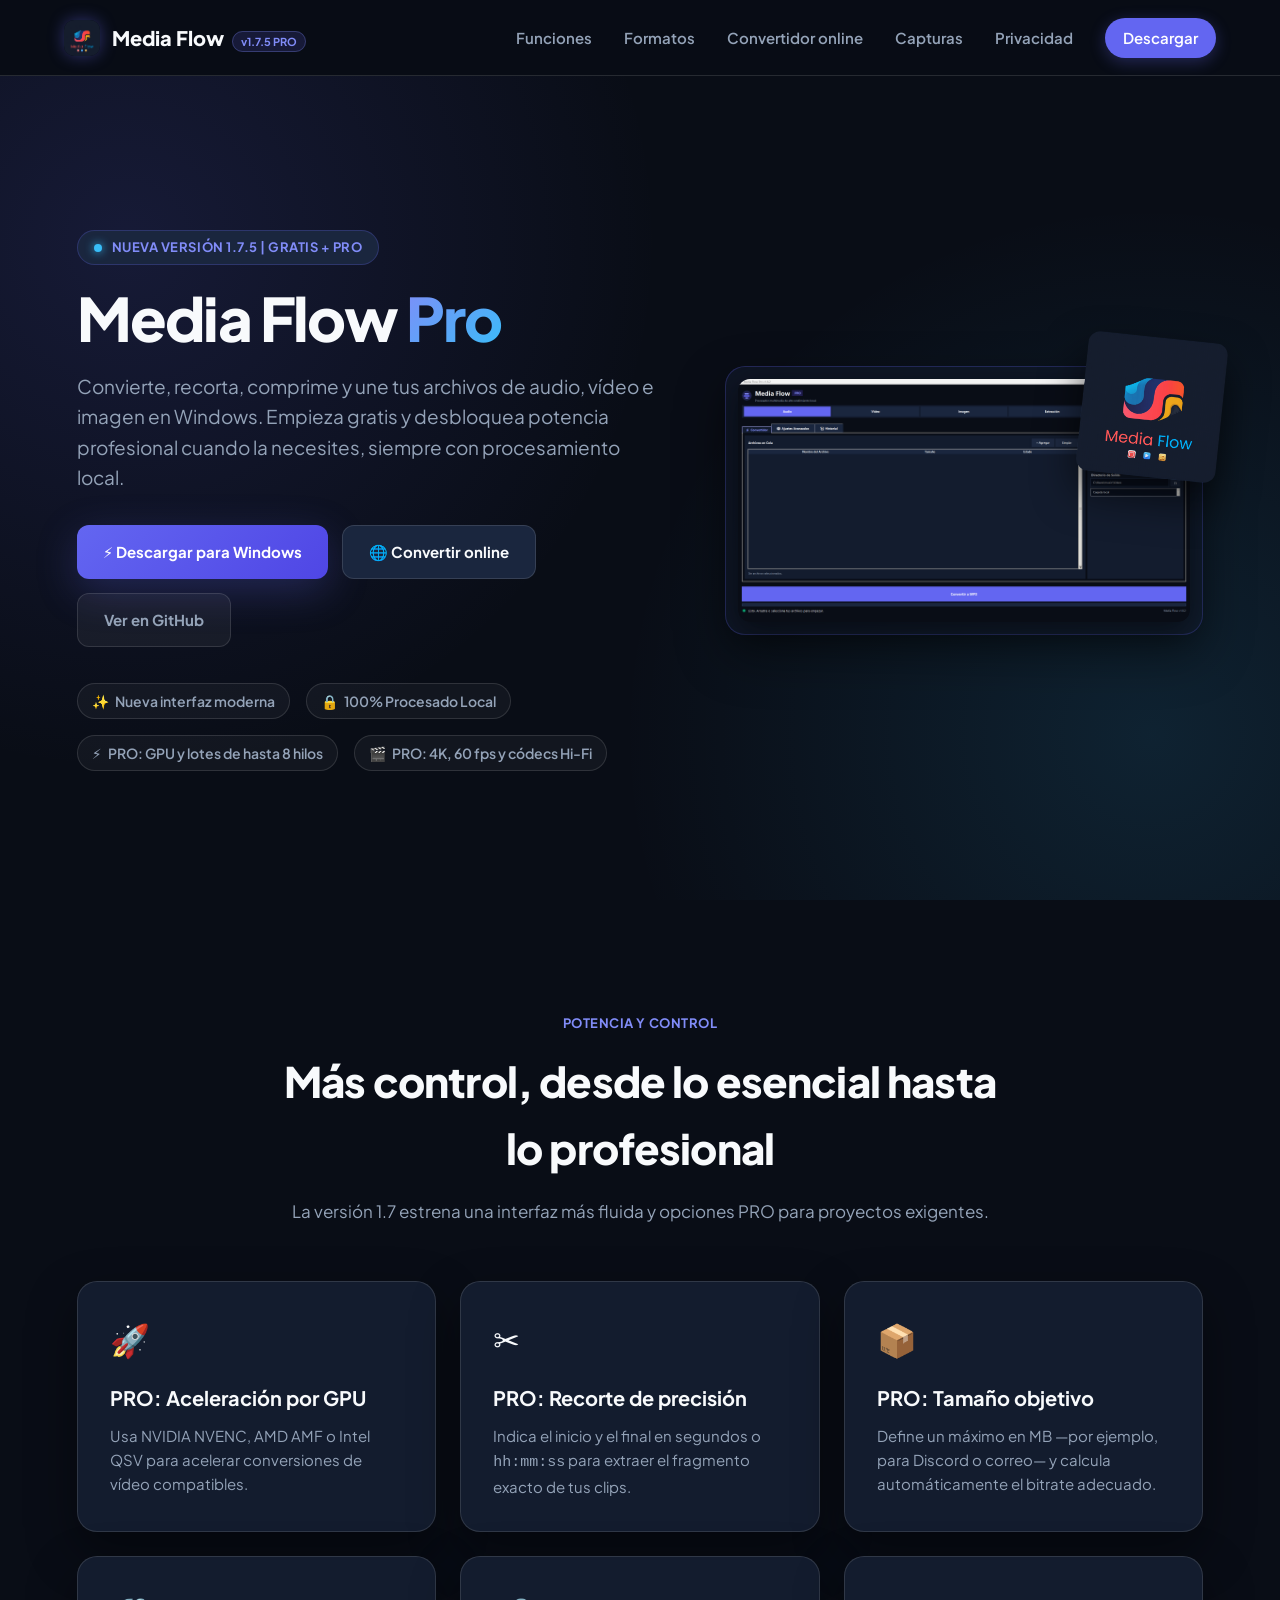
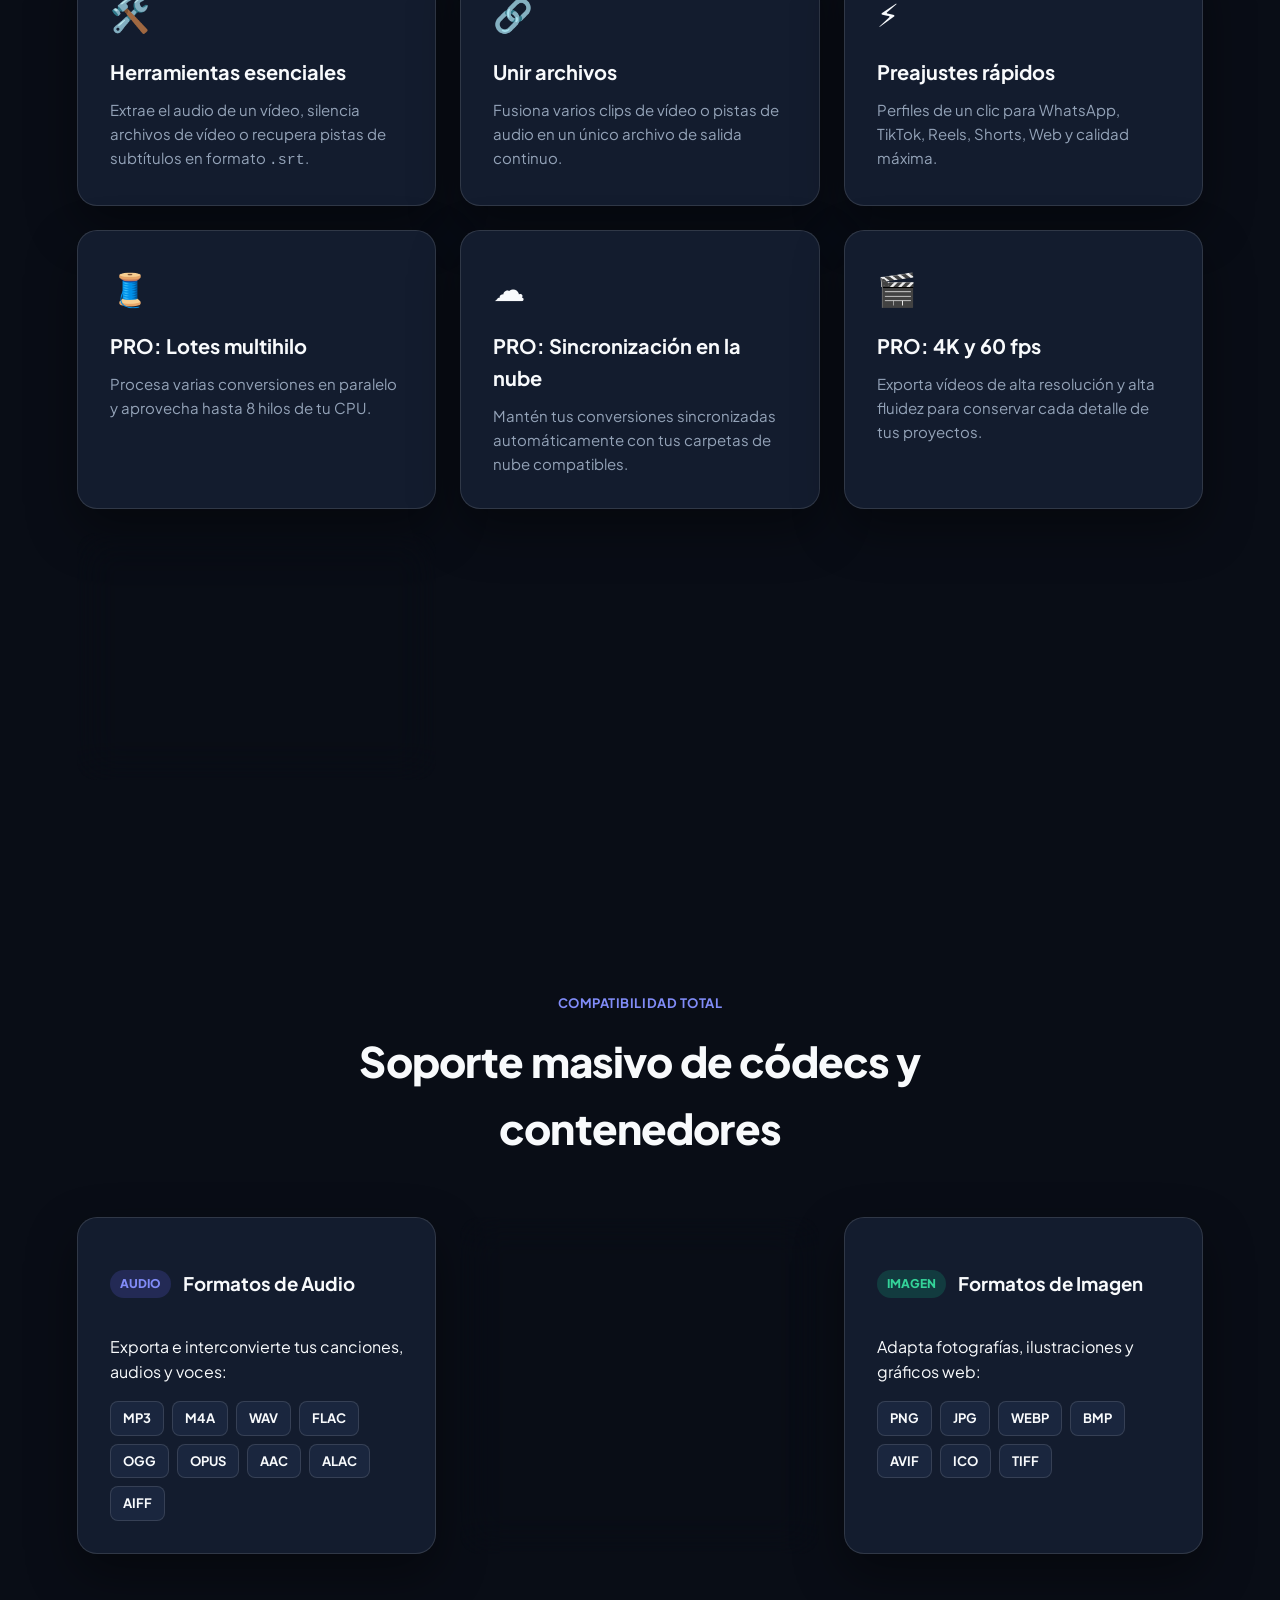
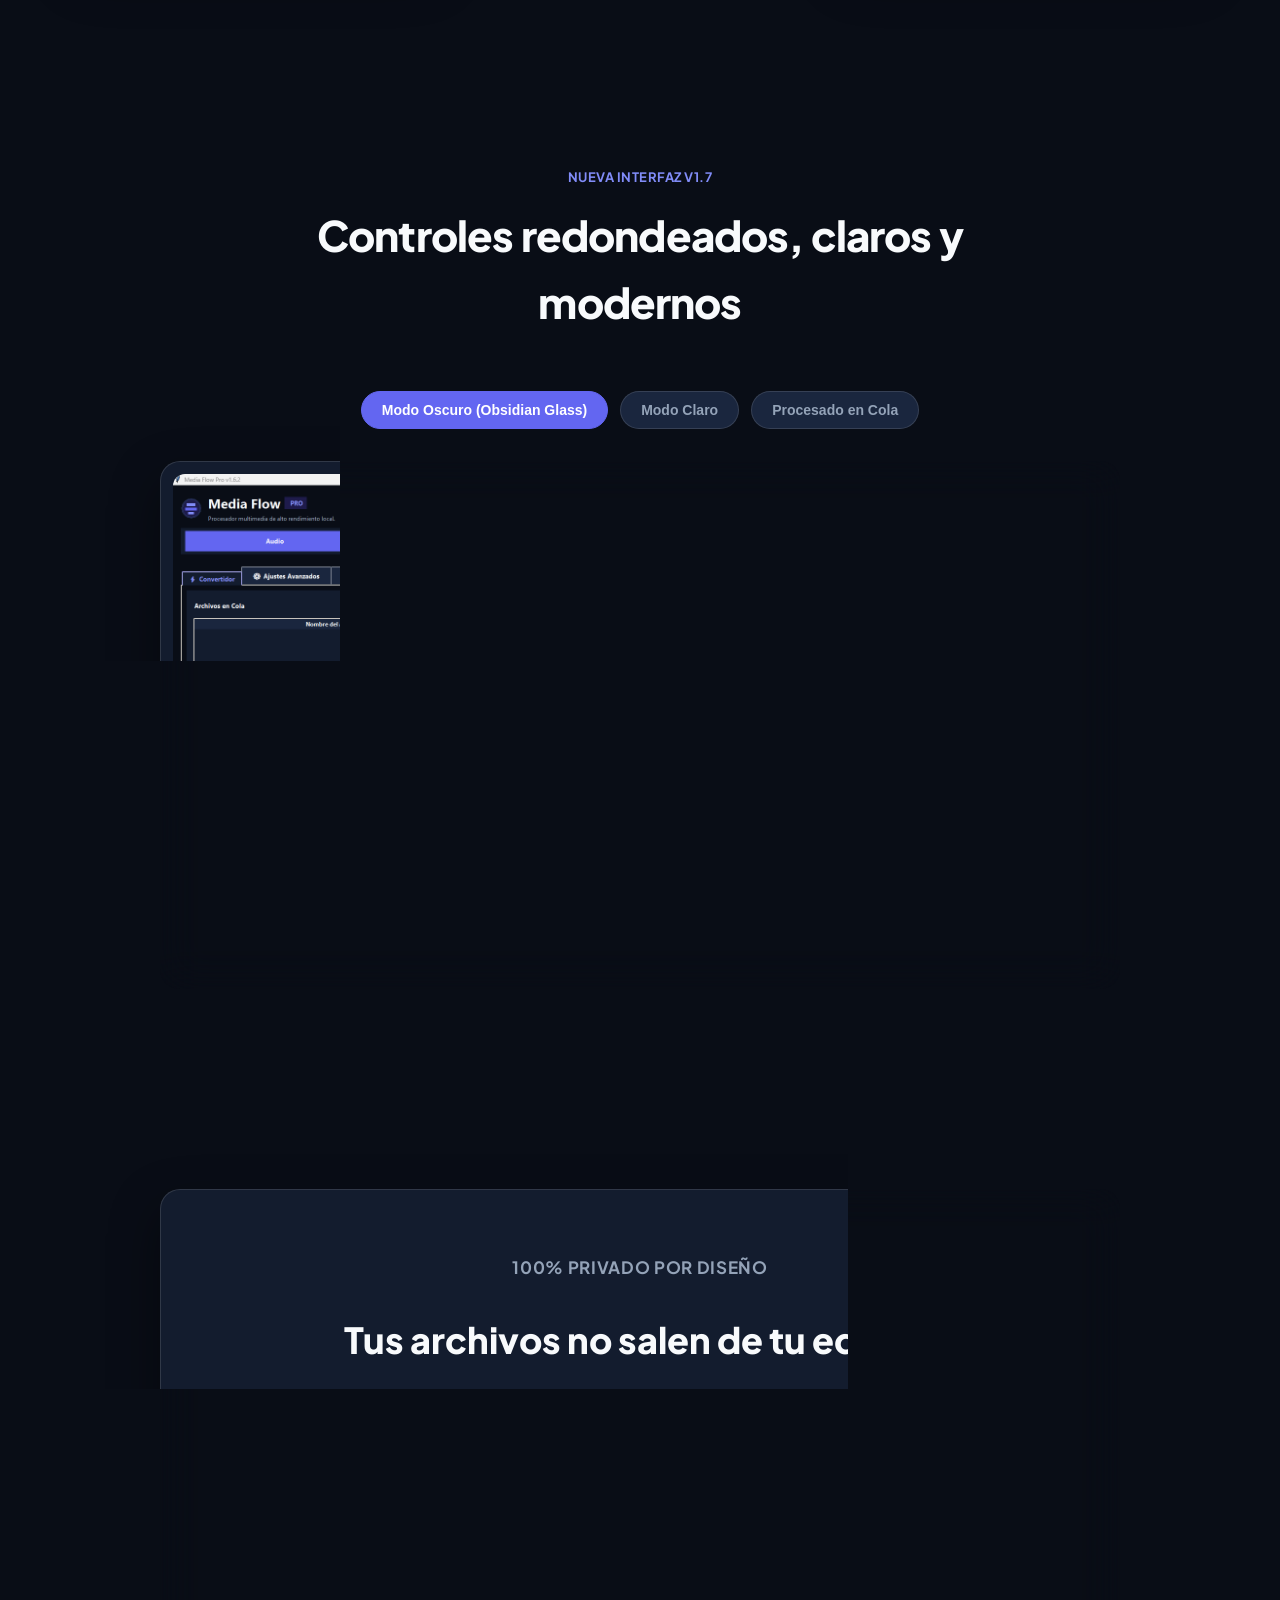
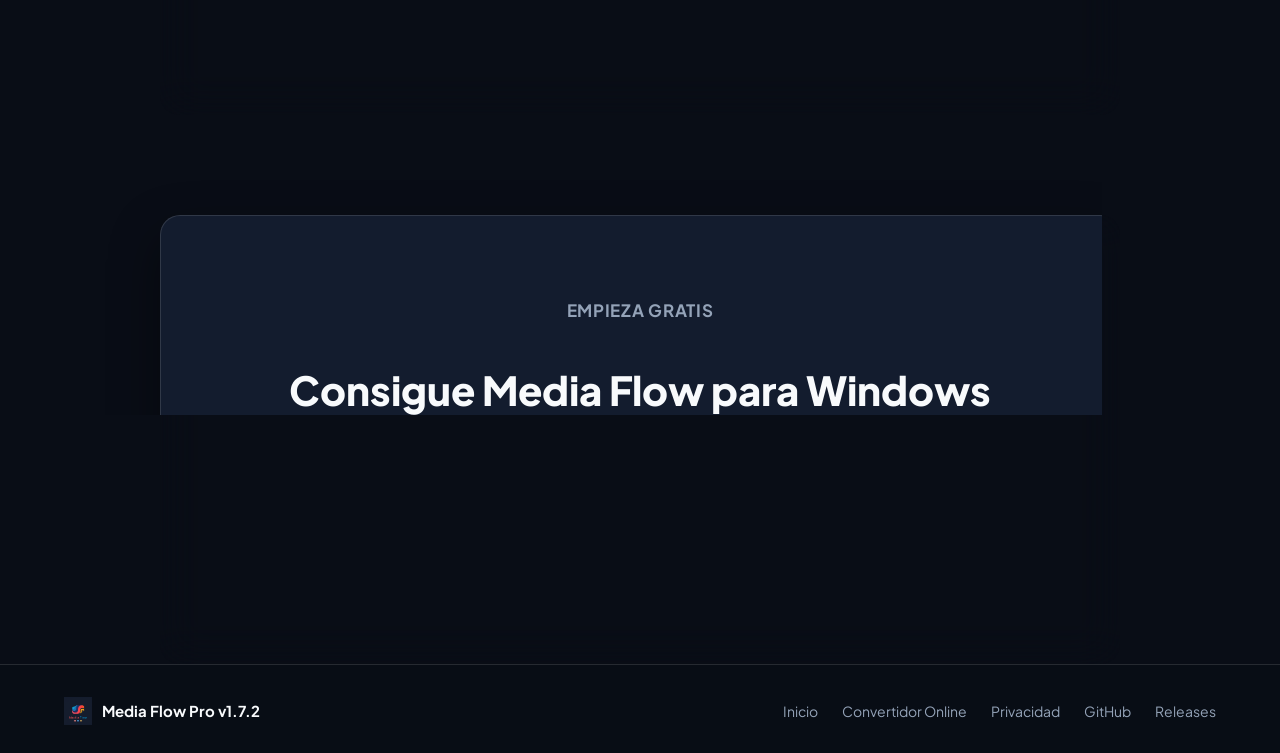
==== commit 682e8ea4: "chore: update version to 1.7.5 and modify related documentation and UI elements" ====
--- a/website/index.html
+++ b/website/index.html
@@ -18,7 +18,7 @@
     <header class="site-header">
       <a class="brand" href="#top" aria-label="Media Flow">
         <img src="assets/icon-300.png" alt="" width="36" height="36">
-        <span>Media Flow <small class="version-badge">v1.7.4 PRO</small></span>
+        <span>Media Flow <small class="version-badge">v1.7.5 PRO</small></span>
       </a>
       <nav class="nav-links" aria-label="Principal">
         <a href="#funciones">Funciones</a>
@@ -36,7 +36,7 @@
         <div class="hero-copy">
           <div class="hero-eyebrow-wrap">
             <span class="pulse-dot"></span>
-            <span class="eyebrow">Nueva versión 1.7.4 | Gratis + PRO</span>
+            <span class="eyebrow">Nueva versión 1.7.5 | Gratis + PRO</span>
           </div>
           <h1>Media Flow <span class="gradient-text">Pro</span></h1>
           <p class="hero-text">
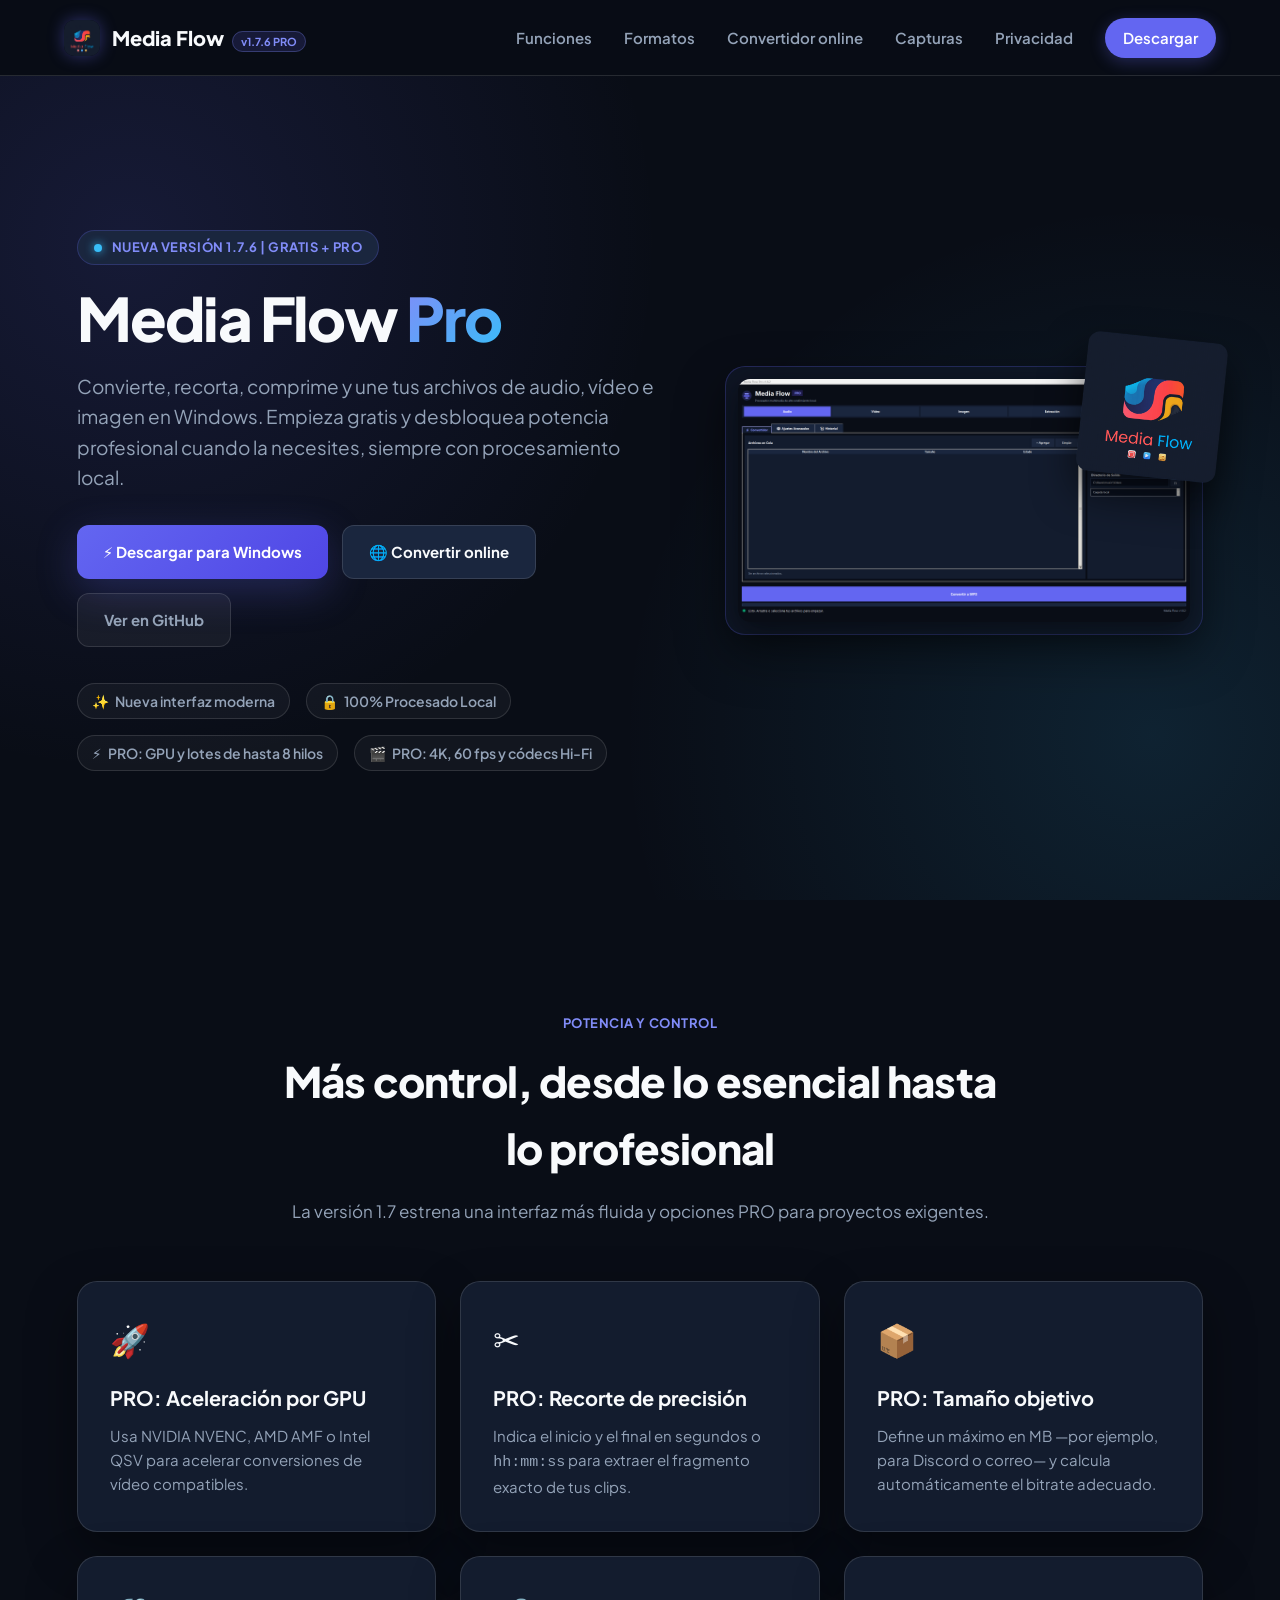
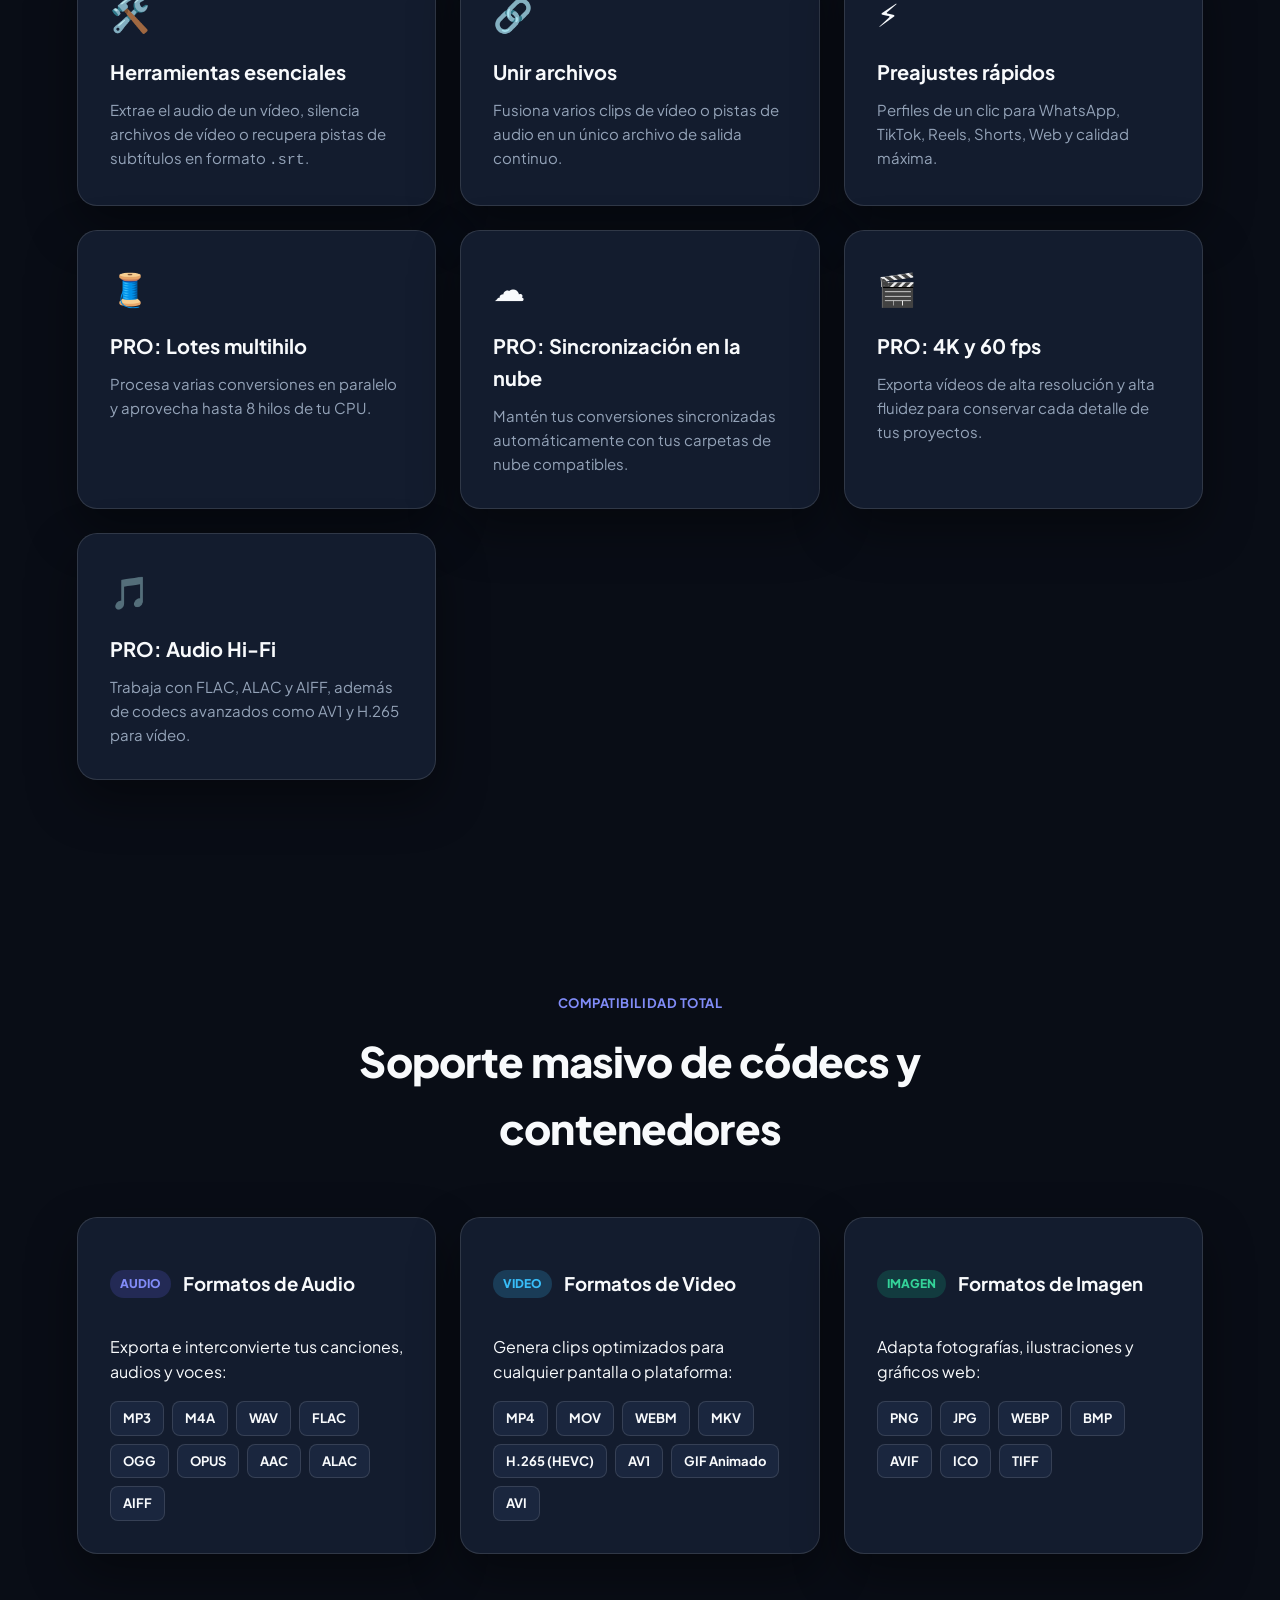
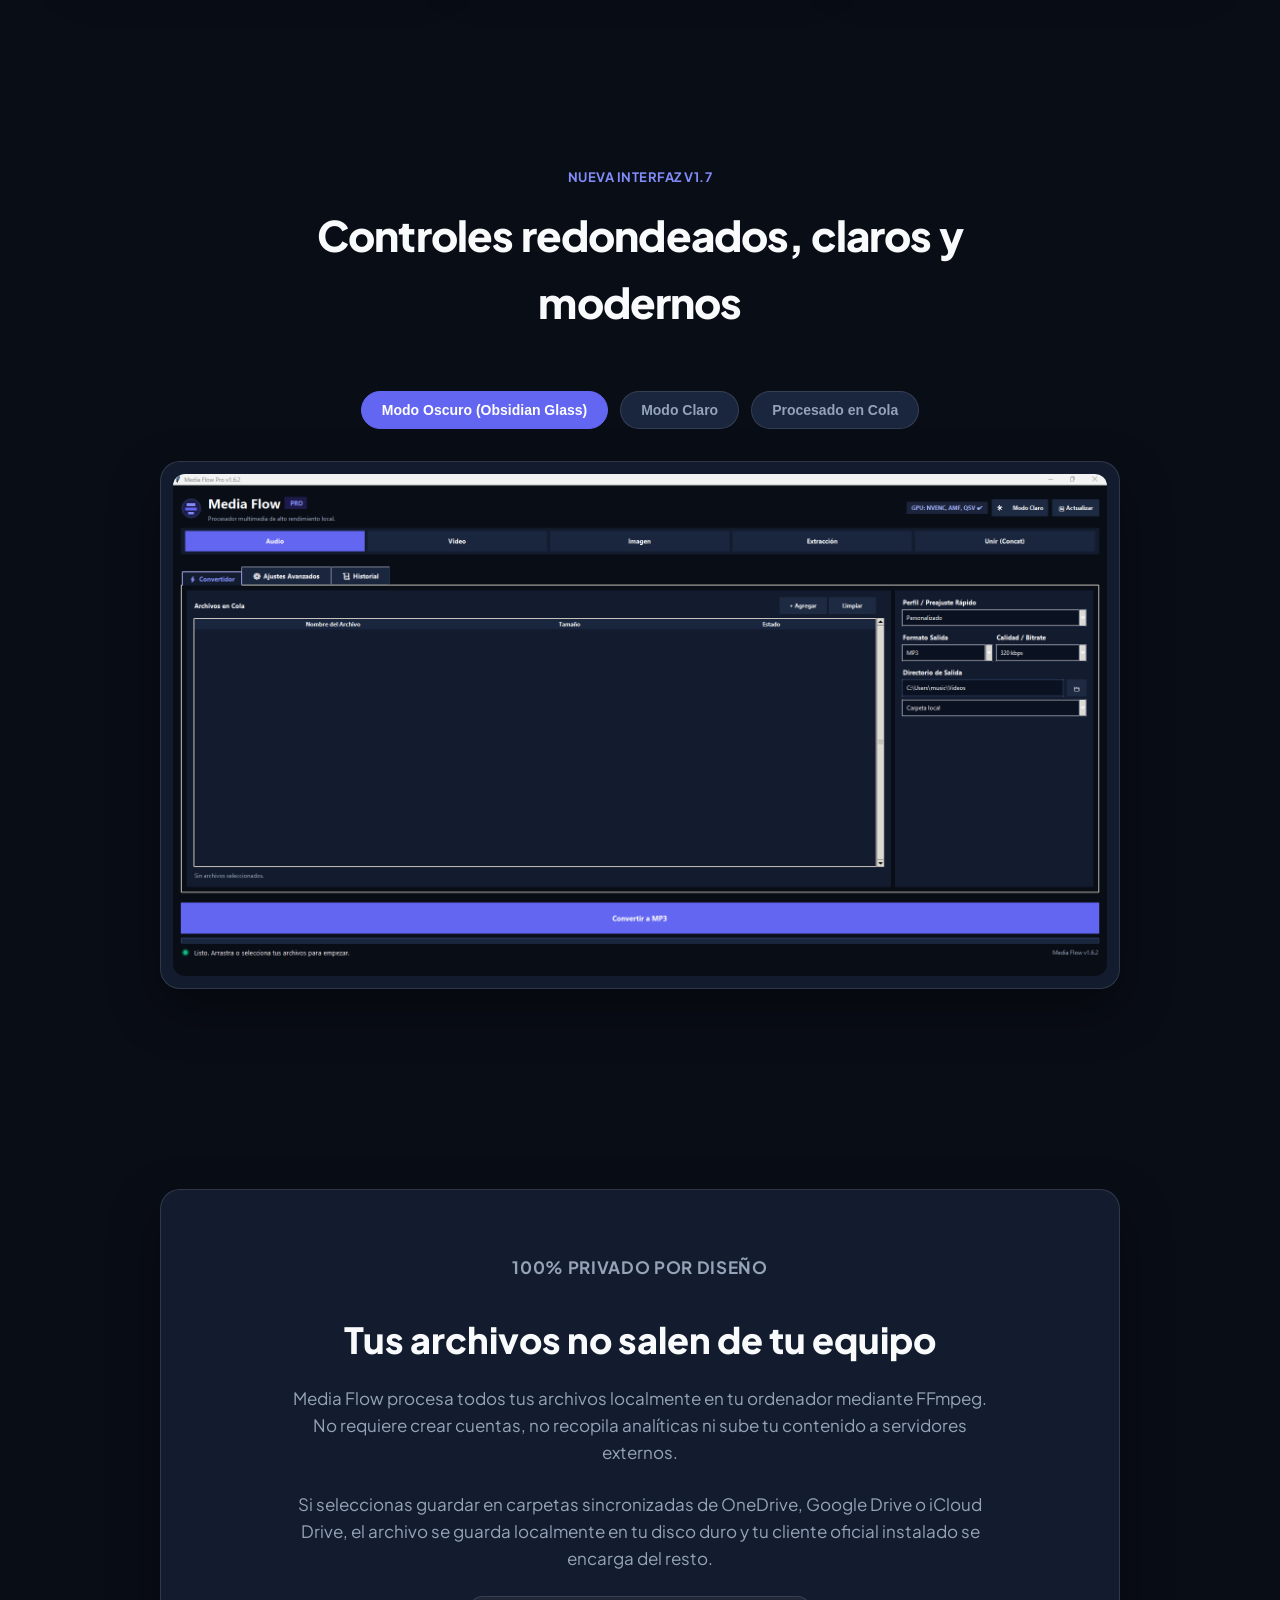
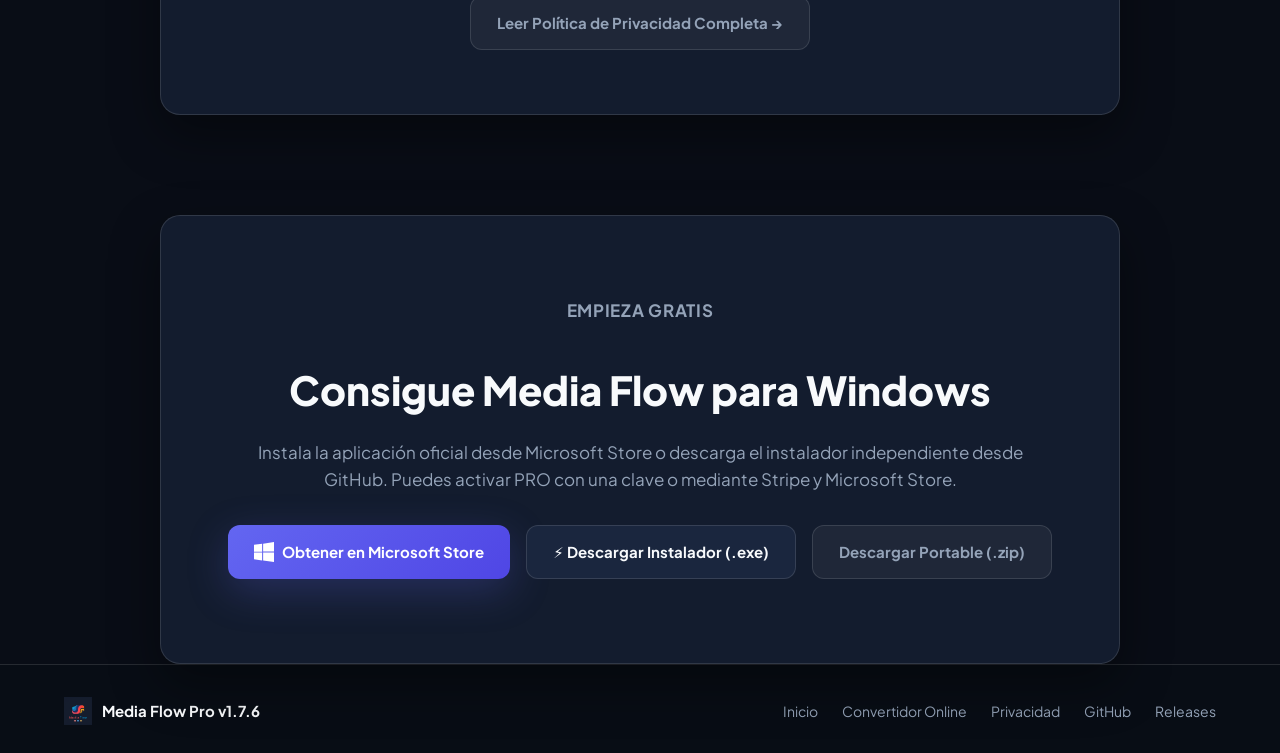
==== commit c52558d3: "Update privacy policy page to version 1.7.6, enhancing content clarity and structure, and ensuring c" ====
--- a/website/index.html
+++ b/website/index.html
@@ -1,302 +1,311 @@
 <!doctype html>
 <html lang="es">
-  <head>
-    <meta charset="utf-8">
-    <meta name="viewport" content="width=device-width, initial-scale=1">
-    <title>Media Flow Pro | Convertidor multimedia local y acelerado por GPU para Windows</title>
-    <meta
-      name="description"
-      content="Media Flow Pro es una app local para Windows que convierte, recorta, comprime y une archivos de audio, video e imagen con aceleración por GPU. Sin cuentas y sin subidas a servidores."
-    >
-    <link rel="icon" href="assets/icon-300.png">
-    <link rel="preconnect" href="https://fonts.googleapis.com">
-    <link rel="preconnect" href="https://fonts.gstatic.com" crossorigin>
-    <link href="https://fonts.googleapis.com/css2?family=Plus+Jakarta+Sans:wght@400;500;600;700;800&display=swap" rel="stylesheet">
-    <link rel="stylesheet" href="styles.css">
-  </head>
-  <body data-store-product-id="9MT8D4FGWRQ4">
-    <header class="site-header">
-      <a class="brand" href="#top" aria-label="Media Flow">
-        <img src="assets/icon-300.png" alt="" width="36" height="36">
-        <span>Media Flow <small class="version-badge">v1.7.5 PRO</small></span>
-      </a>
-      <nav class="nav-links" aria-label="Principal">
-        <a href="#funciones">Funciones</a>
-        <a href="#formatos">Formatos</a>
-        <a href="converter.html">Convertidor online</a>
-        <a href="#capturas">Capturas</a>
+
+<head>
+  <meta charset="utf-8">
+  <meta name="viewport" content="width=device-width, initial-scale=1">
+  <title>Media Flow Pro | Convertidor multimedia local y acelerado por GPU para Windows</title>
+  <meta name="description"
+    content="Media Flow Pro es una app local para Windows que convierte, recorta, comprime y une archivos de audio, video e imagen con aceleración por GPU. Sin cuentas y sin subidas a servidores.">
+  <link rel="icon" href="assets/icon-300.png">
+  <link rel="preconnect" href="https://fonts.googleapis.com">
+  <link rel="preconnect" href="https://fonts.gstatic.com" crossorigin>
+  <link href="https://fonts.googleapis.com/css2?family=Plus+Jakarta+Sans:wght@400;500;600;700;800&display=swap"
+    rel="stylesheet">
+  <link rel="stylesheet" href="styles.css">
+</head>
+
+<body data-store-product-id="9MT8D4FGWRQ4">
+  <header class="site-header">
+    <a class="brand" href="#top" aria-label="Media Flow">
+      <img src="assets/icon-300.png" alt="" width="36" height="36">
+      <span>Media Flow <small class="version-badge">v1.7.6 PRO</small></span>
+    </a>
+    <nav class="nav-links" aria-label="Principal">
+      <a href="#funciones">Funciones</a>
+      <a href="#formatos">Formatos</a>
+      <a href="converter.html">Convertidor online</a>
+      <a href="#capturas">Capturas</a>
+      <a href="privacy.html">Privacidad</a>
+      <a href="#descargar" class="nav-download-btn">Descargar</a>
+    </nav>
+  </header>
+
+  <main id="top">
+    <!-- Hero Section -->
+    <section class="hero">
+      <div class="hero-copy">
+        <div class="hero-eyebrow-wrap">
+          <span class="pulse-dot"></span>
+          <span class="eyebrow">Nueva versión 1.7.6 | Gratis + PRO</span>
+        </div>
+        <h1>Media Flow <span class="gradient-text">Pro</span></h1>
+        <p class="hero-text">
+          Convierte, recorta, comprime y une tus archivos de audio, vídeo e imagen en Windows. Empieza gratis y
+          desbloquea potencia profesional cuando la necesites, siempre con procesamiento local.
+        </p>
+        <div class="hero-actions" aria-label="Acciones principales">
+          <a class="button primary glow" href="https://github.com/musicallyivan/mediaflow/releases/latest">
+            <span>⚡ Descargar para Windows</span>
+          </a>
+          <a class="button glass" href="converter.html">
+            🌐 Convertir online
+          </a>
+          <a class="button secondary" href="https://github.com/musicallyivan/mediaflow" target="_blank" rel="noopener">
+            Ver en GitHub
+          </a>
+        </div>
+        <ul class="trust-list" aria-label="Características clave">
+          <li><span>✨</span> Nueva interfaz moderna</li>
+          <li><span>🔒</span> 100% Procesado Local</li>
+          <li><span>⚡</span> PRO: GPU y lotes de hasta 8 hilos</li>
+          <li><span>🎬</span> PRO: 4K, 60 fps y códecs Hi-Fi</li>
+        </ul>
+      </div>
+
+      <div class="hero-media" aria-label="Vista previa de Media Flow Pro">
+        <div class="glass-preview-card">
+          <img src="assets/box-art-1080.png" alt="Media Flow Pro en Windows" class="box-art">
+          <img src="assets/screenshot-dark.png" alt="Interfaz de Media Flow Pro en modo oscuro" class="hero-shot">
+        </div>
+      </div>
+    </section>
+
+    <!-- Grid de Funciones Destacadas (Glassmorphism) -->
+    <section class="section features" id="funciones">
+      <div class="section-heading">
+        <p class="eyebrow">Potencia y Control</p>
+        <h2>Más control, desde lo esencial hasta lo profesional</h2>
+        <p class="section-desc">La versión 1.7 estrena una interfaz más fluida y opciones PRO para proyectos exigentes.
+        </p>
+      </div>
+
+      <div class="features-grid">
+        <article class="feature-card glass-card">
+          <div class="feature-icon">🚀</div>
+          <h3>PRO: Aceleración por GPU</h3>
+          <p>Usa NVIDIA NVENC, AMD AMF o Intel QSV para acelerar conversiones de vídeo compatibles.</p>
+        </article>
+
+        <article class="feature-card glass-card">
+          <div class="feature-icon">✂️</div>
+          <h3>PRO: Recorte de precisión</h3>
+          <p>Indica el inicio y el final en segundos o <code>hh:mm:ss</code> para extraer el fragmento exacto de tus
+            clips.</p>
+        </article>
+
+        <article class="feature-card glass-card">
+          <div class="feature-icon">📦</div>
+          <h3>PRO: Tamaño objetivo</h3>
+          <p>Define un máximo en MB —por ejemplo, para Discord o correo— y calcula automáticamente el bitrate adecuado.
+          </p>
+        </article>
+
+        <article class="feature-card glass-card">
+          <div class="feature-icon">🛠️</div>
+          <h3>Herramientas esenciales</h3>
+          <p>Extrae el audio de un vídeo, silencia archivos de vídeo o recupera pistas de subtítulos en formato
+            <code>.srt</code>.
+          </p>
+        </article>
+
+        <article class="feature-card glass-card">
+          <div class="feature-icon">🔗</div>
+          <h3>Unir archivos</h3>
+          <p>Fusiona varios clips de vídeo o pistas de audio en un único archivo de salida continuo.</p>
+        </article>
+
+        <article class="feature-card glass-card">
+          <div class="feature-icon">⚡</div>
+          <h3>Preajustes rápidos</h3>
+          <p>Perfiles de un clic para WhatsApp, TikTok, Reels, Shorts, Web y calidad máxima.</p>
+        </article>
+
+        <article class="feature-card glass-card">
+          <div class="feature-icon">🧵</div>
+          <h3>PRO: Lotes multihilo</h3>
+          <p>Procesa varias conversiones en paralelo y aprovecha hasta 8 hilos de tu CPU.</p>
+        </article>
+
+        <article class="feature-card glass-card">
+          <div class="feature-icon">☁️</div>
+          <h3>PRO: Sincronización en la nube</h3>
+          <p>Mantén tus conversiones sincronizadas automáticamente con tus carpetas de nube compatibles.</p>
+        </article>
+
+        <article class="feature-card glass-card">
+          <div class="feature-icon">🎬</div>
+          <h3>PRO: 4K y 60 fps</h3>
+          <p>Exporta vídeos de alta resolución y alta fluidez para conservar cada detalle de tus proyectos.</p>
+        </article>
+
+        <article class="feature-card glass-card">
+          <div class="feature-icon">🎵</div>
+          <h3>PRO: Audio Hi-Fi</h3>
+          <p>Trabaja con FLAC, ALAC y AIFF, además de codecs avanzados como AV1 y H.265 para vídeo.</p>
+        </article>
+      </div>
+    </section>
+
+    <!-- Formatos Soportados -->
+    <section class="section formats" id="formatos">
+      <div class="section-heading">
+        <p class="eyebrow">Compatibilidad Total</p>
+        <h2>Soporte masivo de códecs y contenedores</h2>
+      </div>
+      <div class="format-grid">
+        <article class="format-card glass-card">
+          <div class="format-header">
+            <span class="format-badge audio">Audio</span>
+            <h3>Formatos de Audio</h3>
+          </div>
+          <p>Exporta e interconvierte tus canciones, audios y voces:</p>
+          <div class="tag-cloud">
+            <span class="tag">MP3</span>
+            <span class="tag">M4A</span>
+            <span class="tag">WAV</span>
+            <span class="tag">FLAC</span>
+            <span class="tag">OGG</span>
+            <span class="tag">OPUS</span>
+            <span class="tag">AAC</span>
+            <span class="tag">ALAC</span>
+            <span class="tag">AIFF</span>
+          </div>
+        </article>
+
+        <article class="format-card glass-card">
+          <div class="format-header">
+            <span class="format-badge video">Video</span>
+            <h3>Formatos de Video</h3>
+          </div>
+          <p>Genera clips optimizados para cualquier pantalla o plataforma:</p>
+          <div class="tag-cloud">
+            <span class="tag">MP4</span>
+            <span class="tag">MOV</span>
+            <span class="tag">WEBM</span>
+            <span class="tag">MKV</span>
+            <span class="tag">H.265 (HEVC)</span>
+            <span class="tag">AV1</span>
+            <span class="tag">GIF Animado</span>
+            <span class="tag">AVI</span>
+          </div>
+        </article>
+
+        <article class="format-card glass-card">
+          <div class="format-header">
+            <span class="format-badge image">Imagen</span>
+            <h3>Formatos de Imagen</h3>
+          </div>
+          <p>Adapta fotografías, ilustraciones y gráficos web:</p>
+          <div class="tag-cloud">
+            <span class="tag">PNG</span>
+            <span class="tag">JPG</span>
+            <span class="tag">WEBP</span>
+            <span class="tag">BMP</span>
+            <span class="tag">AVIF</span>
+            <span class="tag">ICO</span>
+            <span class="tag">TIFF</span>
+          </div>
+        </article>
+      </div>
+    </section>
+
+    <!-- Capturas de Pantalla -->
+    <section class="section screenshots" id="capturas">
+      <div class="section-heading">
+        <p class="eyebrow">Nueva interfaz v1.7</p>
+        <h2>Controles redondeados, claros y modernos</h2>
+      </div>
+      <div class="screen-tabs" role="tablist" aria-label="Capturas de Media Flow">
+        <button class="tab is-active" type="button" data-shot="assets/screenshot-dark.png" aria-selected="true">
+          Modo Oscuro (Obsidian Glass)
+        </button>
+        <button class="tab" type="button" data-shot="assets/screenshot-light.png" aria-selected="false">
+          Modo Claro
+        </button>
+        <button class="tab" type="button" data-shot="assets/screenshot-convert.png" aria-selected="false">
+          Procesado en Cola
+        </button>
+      </div>
+      <div class="screen-frame glass-card">
+        <img id="screenPreview" src="assets/screenshot-dark.png" alt="Captura de Media Flow Pro">
+      </div>
+    </section>
+
+    <!-- Privacidad Garantizada -->
+    <section class="section privacy" id="privacidad">
+      <div class="privacy-container glass-card">
+        <div class="privacy-copy">
+          <p class="eyebrow">100% Privado por Diseño</p>
+          <h2>Tus archivos no salen de tu equipo</h2>
+          <p>
+            Media Flow procesa todos tus archivos localmente en tu ordenador mediante FFmpeg. No requiere crear cuentas,
+            no recopila analíticas ni sube tu contenido a servidores externos.
+          </p>
+          <p>
+            Si seleccionas guardar en carpetas sincronizadas de OneDrive, Google Drive o iCloud Drive, el archivo se
+            guarda localmente en tu disco duro y tu cliente oficial instalado se encarga del resto.
+          </p>
+          <a href="privacy.html" class="button secondary">Leer Política de Privacidad Completa →</a>
+        </div>
+      </div>
+    </section>
+
+    <!-- Sección de Descarga -->
+    <section class="store-download" id="descargar">
+      <div class="download-container glass-card">
+        <div class="download-copy">
+          <p class="eyebrow">Empieza gratis</p>
+          <h2>Consigue Media Flow para Windows</h2>
+          <p>
+            Instala la aplicación oficial desde Microsoft Store o descarga el instalador independiente desde GitHub.
+            Puedes activar PRO con una clave o mediante Stripe y Microsoft Store.
+          </p>
+        </div>
+        <div class="store-panel">
+          <div class="download-actions">
+            <a class="button primary glow store-btn" href="https://apps.microsoft.com/detail/9MT8D4FGWRQ4"
+              target="_blank" rel="noopener">
+              <svg width="20" height="20" viewBox="0 0 24 24" fill="currentColor">
+                <path
+                  d="M0 3.449L9.75 2.1v9.451H0m10.95-9.6L24 0v11.4H10.95M0 12.6h9.75v9.451L0 20.701M10.95 12.6H24V24l-13.05-1.835" />
+              </svg>
+              <span>Obtener en Microsoft Store</span>
+            </a>
+            <a class="button glass" href="https://github.com/musicallyivan/mediaflow/releases/latest">
+              <span>⚡ Descargar Instalador (.exe)</span>
+            </a>
+            <a class="button secondary" href="https://github.com/musicallyivan/mediaflow/releases/latest">
+              Descargar Portable (.zip)
+            </a>
+          </div>
+          <div class="store-badge-wrap" style="margin-top: 20px;">
+            <ms-store-badge id="microsoftStoreBadge" productname="Media Flow" window-mode="direct" language="es"
+              theme="dark" animation="on"></ms-store-badge>
+          </div>
+        </div>
+      </div>
+    </section>
+  </main>
+
+  <footer class="site-footer">
+    <div class="footer-content">
+      <div class="footer-brand">
+        <img src="assets/icon-300.png" alt="" width="28" height="28">
+        <span>Media Flow Pro v1.7.6</span>
+      </div>
+      <div class="footer-links">
+        <a href="#top">Inicio</a>
+        <a href="converter.html">Convertidor Online</a>
         <a href="privacy.html">Privacidad</a>
-        <a href="#descargar" class="nav-download-btn">Descargar</a>
-      </nav>
-    </header>
-
-    <main id="top">
-      <!-- Hero Section -->
-      <section class="hero">
-        <div class="hero-copy">
-          <div class="hero-eyebrow-wrap">
-            <span class="pulse-dot"></span>
-            <span class="eyebrow">Nueva versión 1.7.5 | Gratis + PRO</span>
-          </div>
-          <h1>Media Flow <span class="gradient-text">Pro</span></h1>
-          <p class="hero-text">
-            Convierte, recorta, comprime y une tus archivos de audio, vídeo e imagen en Windows. Empieza gratis y desbloquea potencia profesional cuando la necesites, siempre con procesamiento local.
-          </p>
-          <div class="hero-actions" aria-label="Acciones principales">
-            <a class="button primary glow" href="https://github.com/musicallyivan/mediaflow/releases/latest">
-              <span>⚡ Descargar para Windows</span>
-            </a>
-            <a class="button glass" href="converter.html">
-              🌐 Convertir online
-            </a>
-            <a class="button secondary" href="https://github.com/musicallyivan/mediaflow" target="_blank" rel="noopener">
-              Ver en GitHub
-            </a>
-          </div>
-          <ul class="trust-list" aria-label="Características clave">
-            <li><span>✨</span> Nueva interfaz moderna</li>
-            <li><span>🔒</span> 100% Procesado Local</li>
-            <li><span>⚡</span> PRO: GPU y lotes de hasta 8 hilos</li>
-            <li><span>🎬</span> PRO: 4K, 60 fps y códecs Hi-Fi</li>
-          </ul>
-        </div>
-
-        <div class="hero-media" aria-label="Vista previa de Media Flow Pro">
-          <div class="glass-preview-card">
-            <img src="assets/box-art-1080.png" alt="Media Flow Pro en Windows" class="box-art">
-            <img src="assets/screenshot-dark.png" alt="Interfaz de Media Flow Pro en modo oscuro" class="hero-shot">
-          </div>
-        </div>
-      </section>
-
-      <!-- Grid de Funciones Destacadas (Glassmorphism) -->
-      <section class="section features" id="funciones">
-        <div class="section-heading">
-          <p class="eyebrow">Potencia y Control</p>
-          <h2>Más control, desde lo esencial hasta lo profesional</h2>
-          <p class="section-desc">La versión 1.7 estrena una interfaz más fluida y opciones PRO para proyectos exigentes.</p>
-        </div>
-
-        <div class="features-grid">
-          <article class="feature-card glass-card">
-            <div class="feature-icon">🚀</div>
-            <h3>PRO: Aceleración por GPU</h3>
-            <p>Usa NVIDIA NVENC, AMD AMF o Intel QSV para acelerar conversiones de vídeo compatibles.</p>
-          </article>
-
-          <article class="feature-card glass-card">
-            <div class="feature-icon">✂️</div>
-            <h3>PRO: Recorte de precisión</h3>
-            <p>Indica el inicio y el final en segundos o <code>hh:mm:ss</code> para extraer el fragmento exacto de tus clips.</p>
-          </article>
-
-          <article class="feature-card glass-card">
-            <div class="feature-icon">📦</div>
-            <h3>PRO: Tamaño objetivo</h3>
-            <p>Define un máximo en MB —por ejemplo, para Discord o correo— y calcula automáticamente el bitrate adecuado.</p>
-          </article>
-
-          <article class="feature-card glass-card">
-            <div class="feature-icon">🛠️</div>
-            <h3>Herramientas esenciales</h3>
-            <p>Extrae el audio de un vídeo, silencia archivos de vídeo o recupera pistas de subtítulos en formato <code>.srt</code>.</p>
-          </article>
-
-          <article class="feature-card glass-card">
-            <div class="feature-icon">🔗</div>
-            <h3>Unir archivos</h3>
-            <p>Fusiona varios clips de vídeo o pistas de audio en un único archivo de salida continuo.</p>
-          </article>
-
-          <article class="feature-card glass-card">
-            <div class="feature-icon">⚡</div>
-            <h3>Preajustes rápidos</h3>
-            <p>Perfiles de un clic para WhatsApp, TikTok, Reels, Shorts, Web y calidad máxima.</p>
-          </article>
-
-          <article class="feature-card glass-card">
-            <div class="feature-icon">🧵</div>
-            <h3>PRO: Lotes multihilo</h3>
-            <p>Procesa varias conversiones en paralelo y aprovecha hasta 8 hilos de tu CPU.</p>
-          </article>
-
-          <article class="feature-card glass-card">
-            <div class="feature-icon">☁️</div>
-            <h3>PRO: Sincronización en la nube</h3>
-            <p>Mantén tus conversiones sincronizadas automáticamente con tus carpetas de nube compatibles.</p>
-          </article>
-
-          <article class="feature-card glass-card">
-            <div class="feature-icon">🎬</div>
-            <h3>PRO: 4K y 60 fps</h3>
-            <p>Exporta vídeos de alta resolución y alta fluidez para conservar cada detalle de tus proyectos.</p>
-          </article>
-
-          <article class="feature-card glass-card">
-            <div class="feature-icon">🎵</div>
-            <h3>PRO: Audio Hi-Fi</h3>
-            <p>Trabaja con FLAC, ALAC y AIFF, además de codecs avanzados como AV1 y H.265 para vídeo.</p>
-          </article>
-        </div>
-      </section>
-
-      <!-- Formatos Soportados -->
-      <section class="section formats" id="formatos">
-        <div class="section-heading">
-          <p class="eyebrow">Compatibilidad Total</p>
-          <h2>Soporte masivo de códecs y contenedores</h2>
-        </div>
-        <div class="format-grid">
-          <article class="format-card glass-card">
-            <div class="format-header">
-              <span class="format-badge audio">Audio</span>
-              <h3>Formatos de Audio</h3>
-            </div>
-            <p>Exporta e interconvierte tus canciones, audios y voces:</p>
-            <div class="tag-cloud">
-              <span class="tag">MP3</span>
-              <span class="tag">M4A</span>
-              <span class="tag">WAV</span>
-              <span class="tag">FLAC</span>
-              <span class="tag">OGG</span>
-              <span class="tag">OPUS</span>
-              <span class="tag">AAC</span>
-              <span class="tag">ALAC</span>
-              <span class="tag">AIFF</span>
-            </div>
-          </article>
-
-          <article class="format-card glass-card">
-            <div class="format-header">
-              <span class="format-badge video">Video</span>
-              <h3>Formatos de Video</h3>
-            </div>
-            <p>Genera clips optimizados para cualquier pantalla o plataforma:</p>
-            <div class="tag-cloud">
-              <span class="tag">MP4</span>
-              <span class="tag">MOV</span>
-              <span class="tag">WEBM</span>
-              <span class="tag">MKV</span>
-              <span class="tag">H.265 (HEVC)</span>
-              <span class="tag">AV1</span>
-              <span class="tag">GIF Animado</span>
-              <span class="tag">AVI</span>
-            </div>
-          </article>
-
-          <article class="format-card glass-card">
-            <div class="format-header">
-              <span class="format-badge image">Imagen</span>
-              <h3>Formatos de Imagen</h3>
-            </div>
-            <p>Adapta fotografías, ilustraciones y gráficos web:</p>
-            <div class="tag-cloud">
-              <span class="tag">PNG</span>
-              <span class="tag">JPG</span>
-              <span class="tag">WEBP</span>
-              <span class="tag">BMP</span>
-              <span class="tag">AVIF</span>
-              <span class="tag">ICO</span>
-              <span class="tag">TIFF</span>
-            </div>
-          </article>
-        </div>
-      </section>
-
-      <!-- Capturas de Pantalla -->
-      <section class="section screenshots" id="capturas">
-        <div class="section-heading">
-          <p class="eyebrow">Nueva interfaz v1.7</p>
-          <h2>Controles redondeados, claros y modernos</h2>
-        </div>
-        <div class="screen-tabs" role="tablist" aria-label="Capturas de Media Flow">
-          <button class="tab is-active" type="button" data-shot="assets/screenshot-dark.png" aria-selected="true">
-            Modo Oscuro (Obsidian Glass)
-          </button>
-          <button class="tab" type="button" data-shot="assets/screenshot-light.png" aria-selected="false">
-            Modo Claro
-          </button>
-          <button class="tab" type="button" data-shot="assets/screenshot-convert.png" aria-selected="false">
-            Procesado en Cola
-          </button>
-        </div>
-        <div class="screen-frame glass-card">
-          <img id="screenPreview" src="assets/screenshot-dark.png" alt="Captura de Media Flow Pro">
-        </div>
-      </section>
-
-      <!-- Privacidad Garantizada -->
-      <section class="section privacy" id="privacidad">
-        <div class="privacy-container glass-card">
-          <div class="privacy-copy">
-            <p class="eyebrow">100% Privado por Diseño</p>
-            <h2>Tus archivos no salen de tu equipo</h2>
-            <p>
-              Media Flow procesa todos tus archivos localmente en tu ordenador mediante FFmpeg. No requiere crear cuentas, no recopila analíticas ni sube tu contenido a servidores externos.
-            </p>
-            <p>
-              Si seleccionas guardar en carpetas sincronizadas de OneDrive, Google Drive o iCloud Drive, el archivo se guarda localmente en tu disco duro y tu cliente oficial instalado se encarga del resto.
-            </p>
-            <a href="privacy.html" class="button secondary">Leer Política de Privacidad Completa →</a>
-          </div>
-        </div>
-      </section>
-
-      <!-- Sección de Descarga -->
-      <section class="store-download" id="descargar">
-        <div class="download-container glass-card">
-          <div class="download-copy">
-            <p class="eyebrow">Empieza gratis</p>
-            <h2>Consigue Media Flow para Windows</h2>
-            <p>
-              Instala la aplicación oficial desde Microsoft Store o descarga el instalador independiente desde GitHub. Puedes activar PRO con una clave o mediante Stripe y Microsoft Store.
-            </p>
-          </div>
-          <div class="store-panel">
-            <div class="download-actions">
-              <a class="button primary glow store-btn" href="https://apps.microsoft.com/detail/9MT8D4FGWRQ4" target="_blank" rel="noopener">
-                <svg width="20" height="20" viewBox="0 0 24 24" fill="currentColor"><path d="M0 3.449L9.75 2.1v9.451H0m10.95-9.6L24 0v11.4H10.95M0 12.6h9.75v9.451L0 20.701M10.95 12.6H24V24l-13.05-1.835"/></svg>
-                <span>Obtener en Microsoft Store</span>
-              </a>
-              <a class="button glass" href="https://github.com/musicallyivan/mediaflow/releases/latest">
-                <span>⚡ Descargar Instalador (.exe)</span>
-              </a>
-              <a class="button secondary" href="https://github.com/musicallyivan/mediaflow/releases/latest">
-                Descargar Portable (.zip)
-              </a>
-            </div>
-            <div class="store-badge-wrap" style="margin-top: 20px;">
-              <ms-store-badge
-                id="microsoftStoreBadge"
-                productname="Media Flow"
-                window-mode="direct"
-                language="es"
-                theme="dark"
-                animation="on"
-              ></ms-store-badge>
-            </div>
-          </div>
-        </div>
-      </section>
-    </main>
-
-    <footer class="site-footer">
-      <div class="footer-content">
-        <div class="footer-brand">
-          <img src="assets/icon-300.png" alt="" width="28" height="28">
-          <span>Media Flow Pro v1.7.2</span>
-        </div>
-        <div class="footer-links">
-          <a href="#top">Inicio</a>
-          <a href="converter.html">Convertidor Online</a>
-          <a href="privacy.html">Privacidad</a>
-          <a href="https://github.com/musicallyivan/mediaflow" target="_blank" rel="noopener">GitHub</a>
-          <a href="https://github.com/musicallyivan/mediaflow/releases" target="_blank" rel="noopener">Releases</a>
-        </div>
-      </div>
-    </footer>
-
-    <script type="module" src="https://get.microsoft.com/badge/ms-store-badge.bundled.js"></script>
-    <script src="script.js"></script>
-  </body>
+        <a href="https://github.com/musicallyivan/mediaflow" target="_blank" rel="noopener">GitHub</a>
+        <a href="https://github.com/musicallyivan/mediaflow/releases" target="_blank" rel="noopener">Releases</a>
+      </div>
+    </div>
+  </footer>
+
+  <script type="module" src="https://get.microsoft.com/badge/ms-store-badge.bundled.js"></script>
+  <script src="script.js"></script>
+</body>
+
 </html>
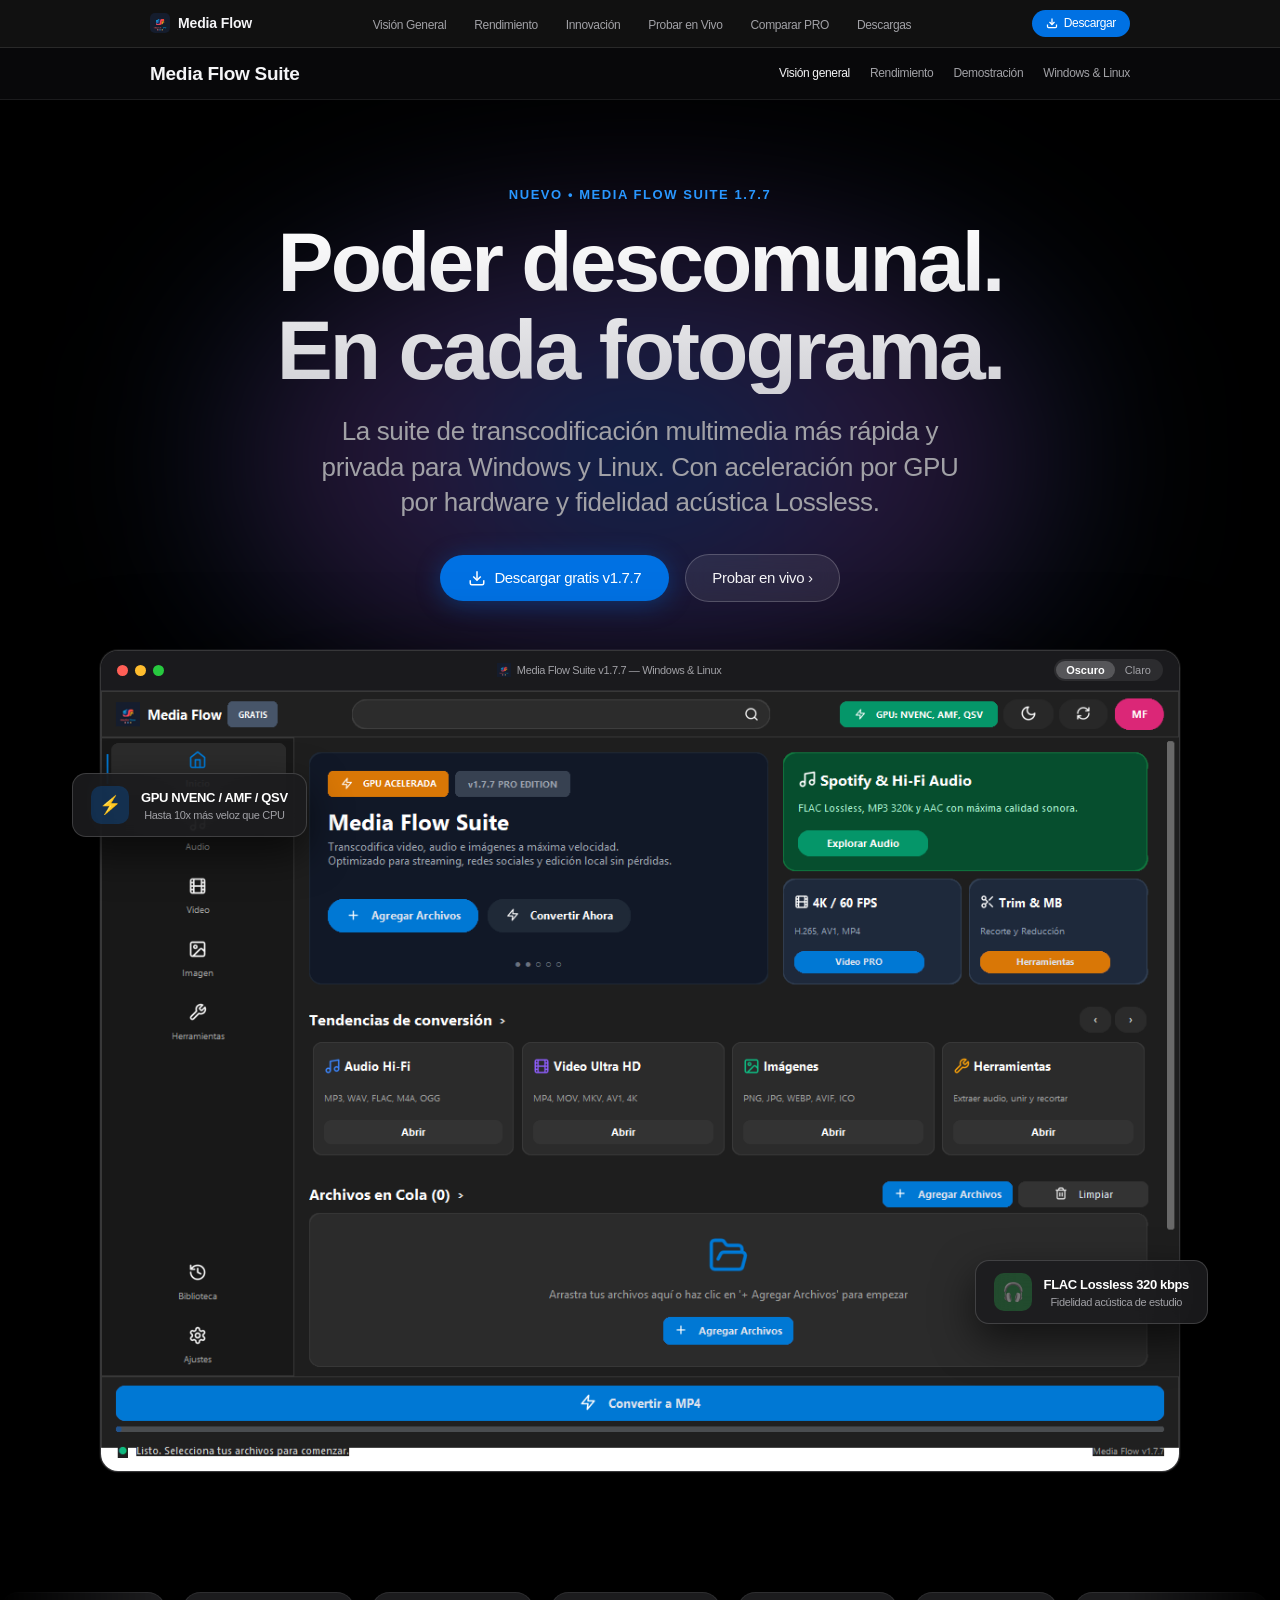
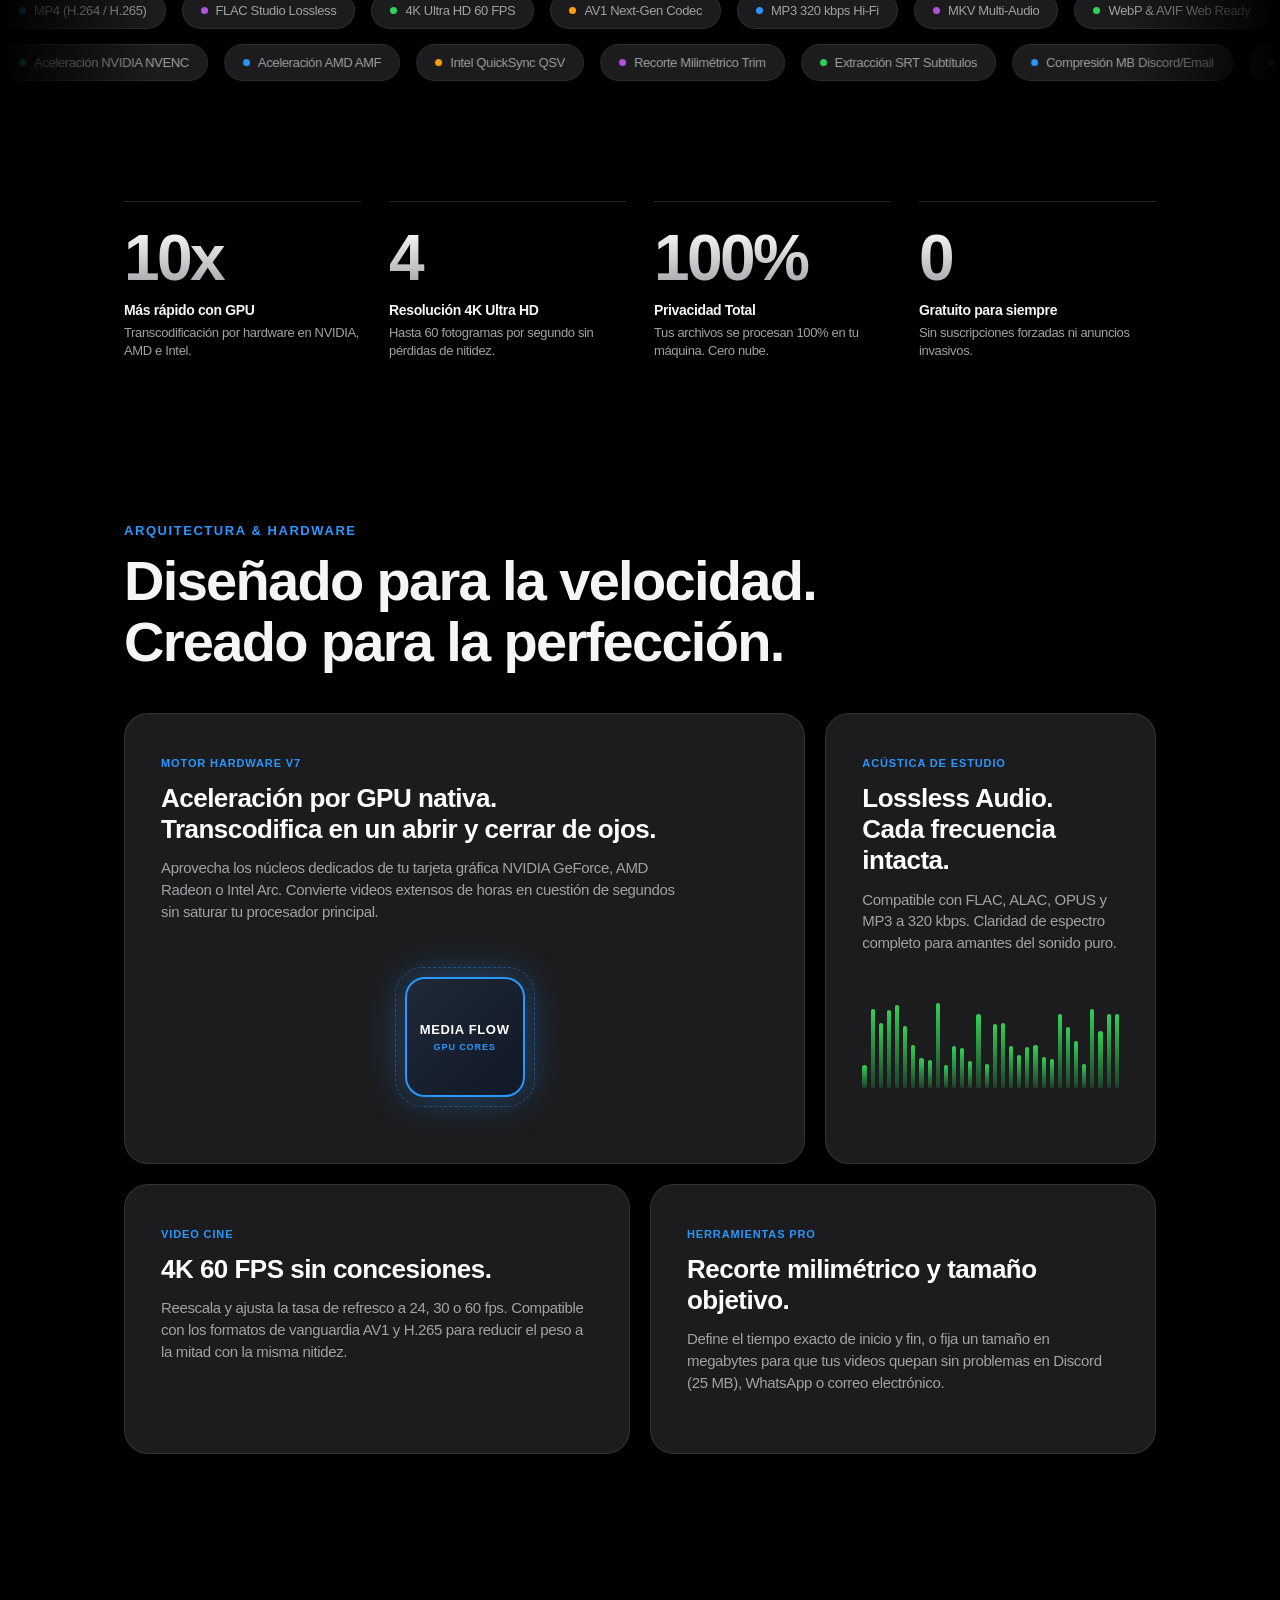
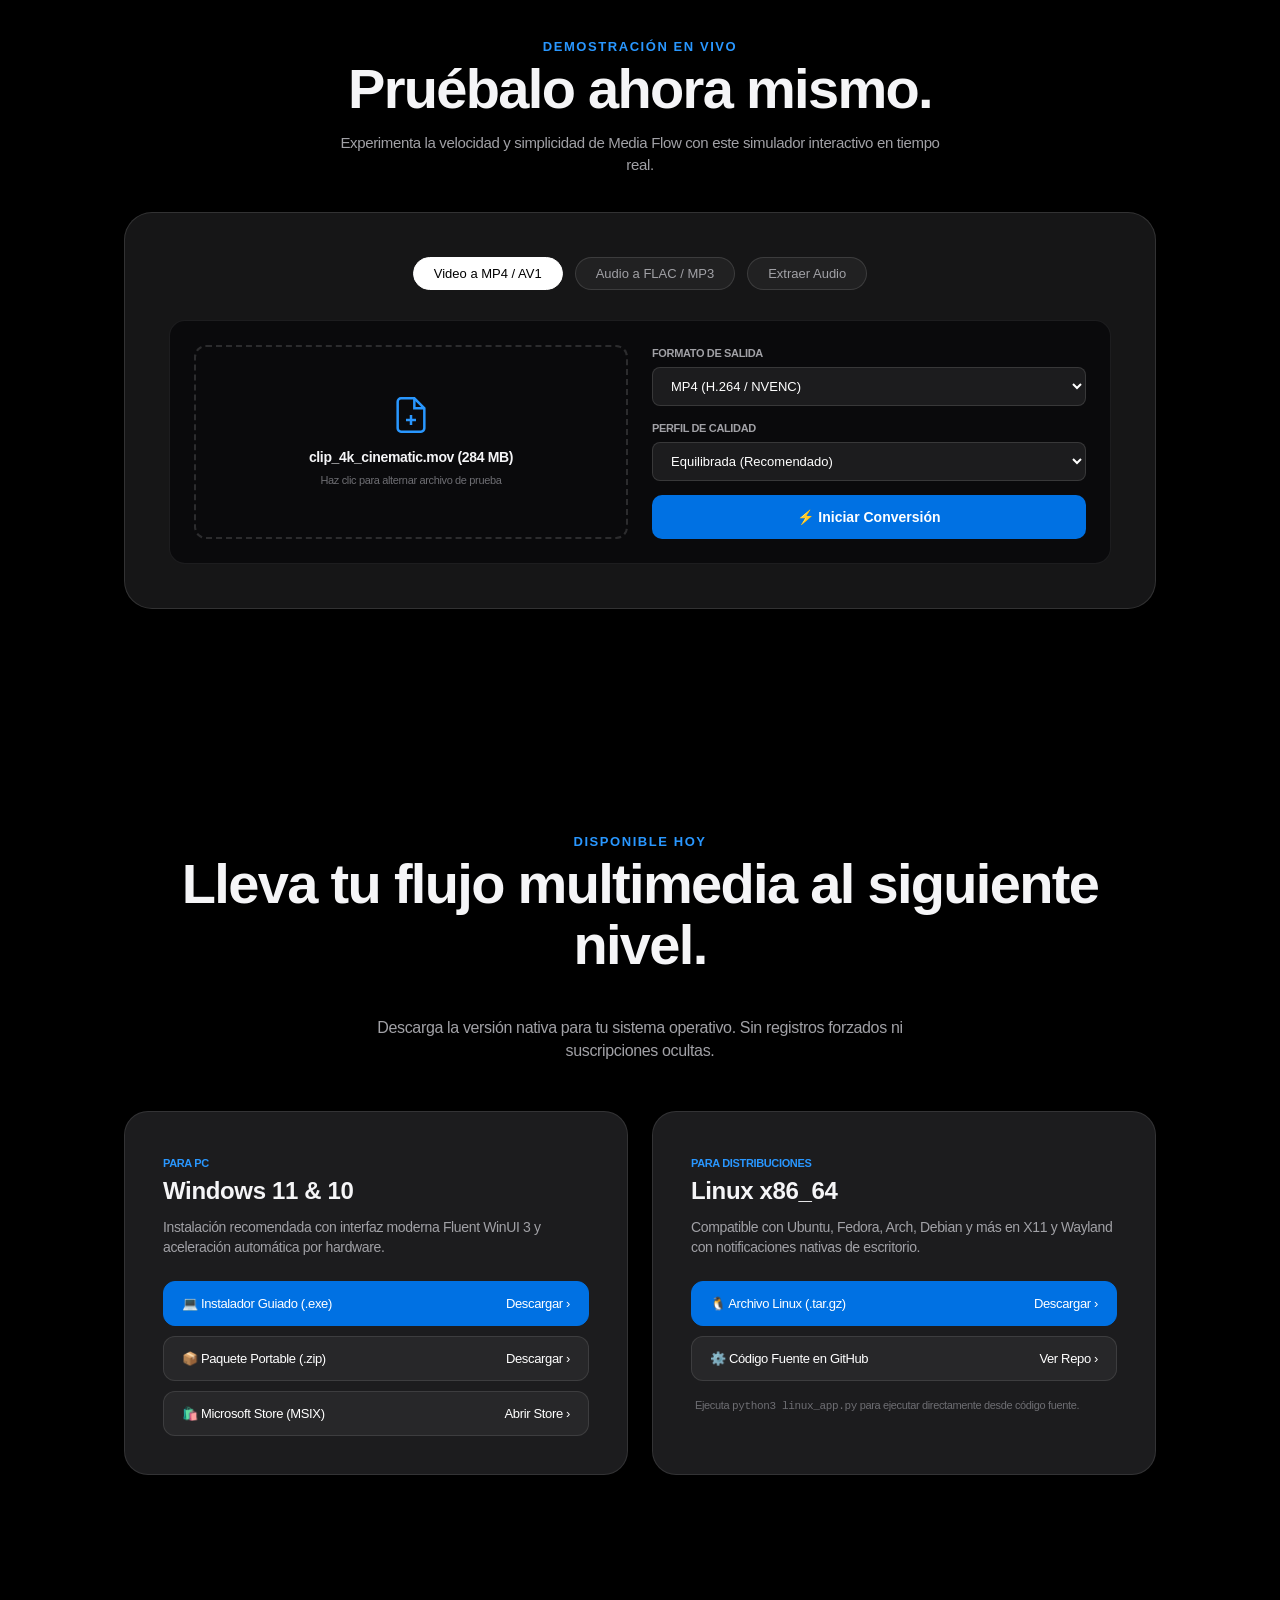
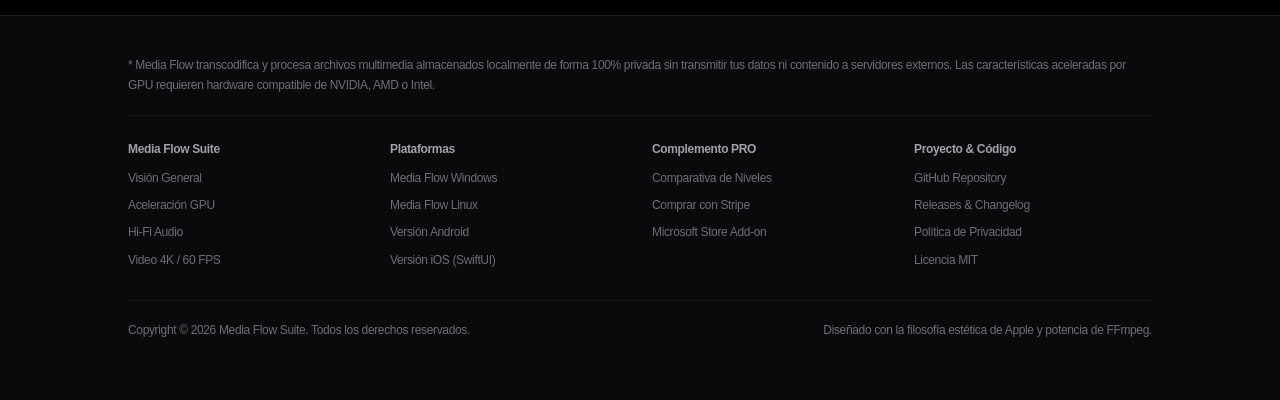
==== commit f5d353ff: "feat(web): update official Apple-style website and release packaging for v1.7.7" ====
--- a/website/index.html
+++ b/website/index.html
@@ -1,311 +1,449 @@
-<!doctype html>
+<!DOCTYPE html>
 <html lang="es">
-
 <head>
-  <meta charset="utf-8">
-  <meta name="viewport" content="width=device-width, initial-scale=1">
-  <title>Media Flow Pro | Convertidor multimedia local y acelerado por GPU para Windows</title>
-  <meta name="description"
-    content="Media Flow Pro es una app local para Windows que convierte, recorta, comprime y une archivos de audio, video e imagen con aceleración por GPU. Sin cuentas y sin subidas a servidores.">
-  <link rel="icon" href="assets/icon-300.png">
-  <link rel="preconnect" href="https://fonts.googleapis.com">
-  <link rel="preconnect" href="https://fonts.gstatic.com" crossorigin>
-  <link href="https://fonts.googleapis.com/css2?family=Plus+Jakarta+Sans:wght@400;500;600;700;800&display=swap"
-    rel="stylesheet">
+  <meta charset="UTF-8">
+  <meta name="viewport" content="width=device-width, initial-scale=1.0">
+  <title>Media Flow — Suite de Procesamiento y Conversión Multimedia</title>
+  <meta name="description" content="Conversor multimedia ultra rápido para Windows y Linux con aceleración por GPU por hardware, codecs Hi-Fi Lossless y fidelidad 4K 60 FPS sin límites.">
+  <link rel="icon" type="image/png" href="assets/icon.png">
   <link rel="stylesheet" href="styles.css">
 </head>
-
-<body data-store-product-id="9MT8D4FGWRQ4">
-  <header class="site-header">
-    <a class="brand" href="#top" aria-label="Media Flow">
-      <img src="assets/icon-300.png" alt="" width="36" height="36">
-      <span>Media Flow <small class="version-badge">v1.7.6 PRO</small></span>
-    </a>
-    <nav class="nav-links" aria-label="Principal">
-      <a href="#funciones">Funciones</a>
-      <a href="#formatos">Formatos</a>
-      <a href="converter.html">Convertidor online</a>
-      <a href="#capturas">Capturas</a>
-      <a href="privacy.html">Privacidad</a>
-      <a href="#descargar" class="nav-download-btn">Descargar</a>
-    </nav>
+<body>
+
+  <!-- ==========================================================================
+       1. GLOBAL APPLE NAV
+       ========================================================================== -->
+  <header class="apple-nav">
+    <div class="apple-nav-inner">
+      <a href="#" class="nav-brand">
+        <img src="assets/icon.png" alt="Media Flow Logo" class="nav-logo-icon">
+        <span>Media Flow</span>
+      </a>
+
+      <ul class="nav-links">
+        <li><a href="#vision" class="nav-link">Visión General</a></li>
+        <li><a href="#rendimiento" class="nav-link">Rendimiento</a></li>
+        <li><a href="#bento" class="nav-link">Innovación</a></li>
+        <li><a href="#simulador" class="nav-link">Probar en Vivo</a></li>
+        <li><a href="#comparativa" class="nav-link">Comparar PRO</a></li>
+        <li><a href="#descargar" class="nav-link">Descargas</a></li>
+      </ul>
+
+      <div class="nav-actions">
+        <a href="#descargar" class="btn-nav-download">
+          <svg width="12" height="12" viewBox="0 0 24 24" fill="none" stroke="currentColor" stroke-width="2.5"><path d="M21 15v4a2 2 0 0 1-2 2H5a2 2 0 0 1-2-2v-4"></path><polyline points="7 10 12 15 17 10"></polyline><line x1="12" y1="15" x2="12" y2="3"></line></svg>
+          Descargar
+        </a>
+      </div>
+    </div>
   </header>
 
-  <main id="top">
-    <!-- Hero Section -->
-    <section class="hero">
-      <div class="hero-copy">
-        <div class="hero-eyebrow-wrap">
-          <span class="pulse-dot"></span>
-          <span class="eyebrow">Nueva versión 1.7.6 | Gratis + PRO</span>
-        </div>
-        <h1>Media Flow <span class="gradient-text">Pro</span></h1>
-        <p class="hero-text">
-          Convierte, recorta, comprime y une tus archivos de audio, vídeo e imagen en Windows. Empieza gratis y
-          desbloquea potencia profesional cuando la necesites, siempre con procesamiento local.
-        </p>
-        <div class="hero-actions" aria-label="Acciones principales">
-          <a class="button primary glow" href="https://github.com/musicallyivan/mediaflow/releases/latest">
-            <span>⚡ Descargar para Windows</span>
+  <!-- Sticky Product Sub-Bar -->
+  <nav class="apple-subnav">
+    <div class="apple-subnav-inner">
+      <div class="subnav-title">Media Flow Suite</div>
+      <ul class="subnav-links">
+        <li><a href="#vision" class="active">Visión general</a></li>
+        <li><a href="#rendimiento">Rendimiento</a></li>
+        <li><a href="#simulador">Demostración</a></li>
+        <li><a href="#descargar">Windows & Linux</a></li>
+      </ul>
+    </div>
+  </nav>
+
+  <!-- ==========================================================================
+       2. HERO SECTION (APPLE KEYNOTE CINEMATIC)
+       ========================================================================== -->
+  <section class="hero-section" id="vision">
+    <!-- Kinetic Fluid Aurora Glow -->
+    <div class="aurora-bg"></div>
+
+    <div class="hero-content">
+      <span class="hero-eyebrow">Nuevo • Media Flow Suite 1.7.7</span>
+      <h1 class="hero-title">Poder descomunal.<br>En cada fotograma.</h1>
+      <p class="hero-subtitle">
+        La suite de transcodificación multimedia más rápida y privada para Windows y Linux. Con aceleración por GPU por hardware y fidelidad acústica Lossless.
+      </p>
+
+      <div class="hero-cta-group">
+        <a href="#descargar" class="btn-apple-primary">
+          <svg width="18" height="18" viewBox="0 0 24 24" fill="none" stroke="currentColor" stroke-width="2"><path d="M21 15v4a2 2 0 0 1-2 2H5a2 2 0 0 1-2-2v-4"></path><polyline points="7 10 12 15 17 10"></polyline><line x1="12" y1="15" x2="12" y2="3"></line></svg>
+          Descargar gratis v1.7.7
+        </a>
+        <a href="#simulador" class="btn-apple-secondary">
+          Probar en vivo ›
+        </a>
+      </div>
+    </div>
+
+    <!-- App Showcase Mockup with Kinetic Floating Badges -->
+    <div class="showcase-wrapper reveal-on-scroll">
+      <!-- Floating Badge 1 (Left) -->
+      <div class="floating-badge badge-left">
+        <div class="badge-icon blue">⚡</div>
+        <div class="badge-text-box">
+          <div class="badge-text-title">GPU NVENC / AMF / QSV</div>
+          <div class="badge-text-desc">Hasta 10x más veloz que CPU</div>
+        </div>
+      </div>
+
+      <!-- Floating Badge 2 (Right) -->
+      <div class="floating-badge badge-right">
+        <div class="badge-icon green">🎧</div>
+        <div class="badge-text-box">
+          <div class="badge-text-title">FLAC Lossless 320 kbps</div>
+          <div class="badge-text-desc">Fidelidad acústica de estudio</div>
+        </div>
+      </div>
+
+      <!-- Window Frame -->
+      <div class="showcase-card">
+        <div class="window-header">
+          <div class="window-dots">
+            <span class="dot red"></span>
+            <span class="dot yellow"></span>
+            <span class="dot green"></span>
+          </div>
+
+          <div class="window-title-tab">
+            <img src="assets/icon.png" width="14" height="14" alt="Media Flow">
+            <span>Media Flow Suite v1.7.7 — Windows & Linux</span>
+          </div>
+
+          <div class="theme-toggle-pill">
+            <button class="theme-opt-btn active" data-theme="dark">Oscuro</button>
+            <button class="theme-opt-btn" data-theme="light">Claro</button>
+          </div>
+        </div>
+
+        <img src="assets/app-dark.png" alt="Media Flow Interfaz Moderna" class="showcase-img" id="mockupImg">
+      </div>
+    </div>
+  </section>
+
+  <!-- ==========================================================================
+       3. INFINITE MARQUEE TICKER (FORMATOS EN MOVIMIENTO)
+       ========================================================================== -->
+  <section class="marquee-container">
+    <div class="marquee-track track-forward">
+      <div class="format-pill"><span class="pill-dot blue"></span>MP4 (H.264 / H.265)</div>
+      <div class="format-pill"><span class="pill-dot purple"></span>FLAC Studio Lossless</div>
+      <div class="format-pill"><span class="pill-dot green"></span>4K Ultra HD 60 FPS</div>
+      <div class="format-pill"><span class="pill-dot amber"></span>AV1 Next-Gen Codec</div>
+      <div class="format-pill"><span class="pill-dot blue"></span>MP3 320 kbps Hi-Fi</div>
+      <div class="format-pill"><span class="pill-dot purple"></span>MKV Multi-Audio</div>
+      <div class="format-pill"><span class="pill-dot green"></span>WebP & AVIF Web Ready</div>
+      <div class="format-pill"><span class="pill-dot amber"></span>WAV Uncompressed</div>
+      <div class="format-pill"><span class="pill-dot blue"></span>OPUS Low Latency</div>
+      <div class="format-pill"><span class="pill-dot purple"></span>Apple ALAC & AIFF</div>
+      <!-- Duplicate for infinite looping -->
+      <div class="format-pill"><span class="pill-dot blue"></span>MP4 (H.264 / H.265)</div>
+      <div class="format-pill"><span class="pill-dot purple"></span>FLAC Studio Lossless</div>
+      <div class="format-pill"><span class="pill-dot green"></span>4K Ultra HD 60 FPS</div>
+      <div class="format-pill"><span class="pill-dot amber"></span>AV1 Next-Gen Codec</div>
+      <div class="format-pill"><span class="pill-dot blue"></span>MP3 320 kbps Hi-Fi</div>
+      <div class="format-pill"><span class="pill-dot purple"></span>MKV Multi-Audio</div>
+      <div class="format-pill"><span class="pill-dot green"></span>WebP & AVIF Web Ready</div>
+      <div class="format-pill"><span class="pill-dot amber"></span>WAV Uncompressed</div>
+      <div class="format-pill"><span class="pill-dot blue"></span>OPUS Low Latency</div>
+      <div class="format-pill"><span class="pill-dot purple"></span>Apple ALAC & AIFF</div>
+    </div>
+
+    <div class="marquee-track track-reverse">
+      <div class="format-pill"><span class="pill-dot green"></span>Aceleración NVIDIA NVENC</div>
+      <div class="format-pill"><span class="pill-dot blue"></span>Aceleración AMD AMF</div>
+      <div class="format-pill"><span class="pill-dot amber"></span>Intel QuickSync QSV</div>
+      <div class="format-pill"><span class="pill-dot purple"></span>Recorte Milimétrico Trim</div>
+      <div class="format-pill"><span class="pill-dot green"></span>Extracción SRT Subtítulos</div>
+      <div class="format-pill"><span class="pill-dot blue"></span>Compresión MB Discord/Email</div>
+      <div class="format-pill"><span class="pill-dot amber"></span>Unión Concatenación Sin Saltos</div>
+      <div class="format-pill"><span class="pill-dot purple"></span>Sincronización OneDrive / Drive</div>
+      <!-- Duplicate for infinite looping -->
+      <div class="format-pill"><span class="pill-dot green"></span>Aceleración NVIDIA NVENC</div>
+      <div class="format-pill"><span class="pill-dot blue"></span>Aceleración AMD AMF</div>
+      <div class="format-pill"><span class="pill-dot amber"></span>Intel QuickSync QSV</div>
+      <div class="format-pill"><span class="pill-dot purple"></span>Recorte Milimétrico Trim</div>
+      <div class="format-pill"><span class="pill-dot green"></span>Extracción SRT Subtítulos</div>
+      <div class="format-pill"><span class="pill-dot blue"></span>Compresión MB Discord/Email</div>
+      <div class="format-pill"><span class="pill-dot amber"></span>Unión Concatenación Sin Saltos</div>
+      <div class="format-pill"><span class="pill-dot purple"></span>Sincronización OneDrive / Drive</div>
+    </div>
+  </section>
+
+  <!-- ==========================================================================
+       4. METRICS SECTION (APPLE BIG NUMBERS)
+       ========================================================================== -->
+  <section class="metrics-section reveal-on-scroll" id="rendimiento">
+    <div class="metrics-grid">
+      <div class="metric-card">
+        <div class="metric-num" data-target="10x">0x</div>
+        <div class="metric-label">Más rápido con GPU</div>
+        <div class="metric-desc">Transcodificación por hardware en NVIDIA, AMD e Intel.</div>
+      </div>
+
+      <div class="metric-card">
+        <div class="metric-num" data-target="4K">0K</div>
+        <div class="metric-label">Resolución 4K Ultra HD</div>
+        <div class="metric-desc">Hasta 60 fotogramas por segundo sin pérdidas de nitidez.</div>
+      </div>
+
+      <div class="metric-card">
+        <div class="metric-num" data-target="100%">0%</div>
+        <div class="metric-label">Privacidad Total</div>
+        <div class="metric-desc">Tus archivos se procesan 100% en tu máquina. Cero nube.</div>
+      </div>
+
+      <div class="metric-card">
+        <div class="metric-num" data-target="0">0 €</div>
+        <div class="metric-label">Gratuito para siempre</div>
+        <div class="metric-desc">Sin suscripciones forzadas ni anuncios invasivos.</div>
+      </div>
+    </div>
+  </section>
+
+  <!-- ==========================================================================
+       5. APPLE BENTO GRID (INNOVACIÓN Y TECNOLOGÍA)
+       ========================================================================== -->
+  <section class="bento-section" id="bento">
+    <div class="section-eyebrow">Arquitectura & Hardware</div>
+    <h2 class="section-heading">Diseñado para la velocidad.<br>Creado para la perfección.</h2>
+
+    <div class="bento-grid">
+      <!-- Bento 1: GPU Engine (Large 8 Cols) -->
+      <div class="bento-card bento-span-8 reveal-on-scroll">
+        <span class="bento-tag">Motor Hardware v7</span>
+        <h3 class="bento-title">Aceleración por GPU nativa.<br>Transcodifica en un abrir y cerrar de ojos.</h3>
+        <p class="bento-desc">
+          Aprovecha los núcleos dedicados de tu tarjeta gráfica NVIDIA GeForce, AMD Radeon o Intel Arc. Convierte videos extensos de horas en cuestión de segundos sin saturar tu procesador principal.
+        </p>
+
+        <div class="gpu-chip-visual">
+          <div class="chip-core">
+            <div class="chip-glow-ring"></div>
+            <div class="chip-label">MEDIA FLOW</div>
+            <div class="chip-sub">GPU CORES</div>
+          </div>
+        </div>
+      </div>
+
+      <!-- Bento 2: Hi-Fi Audio (4 Cols) -->
+      <div class="bento-card bento-span-4 reveal-on-scroll">
+        <span class="bento-tag">Acústica de Estudio</span>
+        <h3 class="bento-title">Lossless Audio.<br>Cada frecuencia intacta.</h3>
+        <p class="bento-desc">
+          Compatible con FLAC, ALAC, OPUS y MP3 a 320 kbps. Claridad de espectro completo para amantes del sonido puro.
+        </p>
+
+        <div class="waveform-container" id="waveformBox">
+          <!-- Animated audio bars generated by script -->
+        </div>
+      </div>
+
+      <!-- Bento 3: Video 4K & HDR (6 Cols) -->
+      <div class="bento-card bento-span-6 reveal-on-scroll">
+        <span class="bento-tag">Video Cine</span>
+        <h3 class="bento-title">4K 60 FPS sin concesiones.</h3>
+        <p class="bento-desc">
+          Reescala y ajusta la tasa de refresco a 24, 30 o 60 fps. Compatible con los formatos de vanguardia AV1 y H.265 para reducir el peso a la mitad con la misma nitidez.
+        </p>
+      </div>
+
+      <!-- Bento 4: Recorte y Edición MB (6 Cols) -->
+      <div class="bento-card bento-span-6 reveal-on-scroll">
+        <span class="bento-tag">Herramientas PRO</span>
+        <h3 class="bento-title">Recorte milimétrico y tamaño objetivo.</h3>
+        <p class="bento-desc">
+          Define el tiempo exacto de inicio y fin, o fija un tamaño en megabytes para que tus videos quepan sin problemas en Discord (25 MB), WhatsApp o correo electrónico.
+        </p>
+      </div>
+    </div>
+  </section>
+
+  <!-- ==========================================================================
+       6. INTERACTIVE CONVERTER SIMULATOR (PLAYGROUND EN VIVO)
+       ========================================================================== -->
+  <section class="simulator-section reveal-on-scroll" id="simulador">
+    <div class="simulator-header">
+      <span class="section-eyebrow">Demostración en Vivo</span>
+      <h2 class="section-heading" style="margin-bottom: 12px;">Pruébalo ahora mismo.</h2>
+      <p style="color: var(--text-secondary); font-size: 15px;">
+        Experimenta la velocidad y simplicidad de Media Flow con este simulador interactivo en tiempo real.
+      </p>
+    </div>
+
+    <div class="simulator-card">
+      <div class="sim-tabs-row">
+        <button class="sim-tab-btn active">Video a MP4 / AV1</button>
+        <button class="sim-tab-btn">Audio a FLAC / MP3</button>
+        <button class="sim-tab-btn">Extraer Audio</button>
+      </div>
+
+      <div class="sim-console-box">
+        <!-- Input Drop Area -->
+        <div class="sim-input-zone" id="simFileZone">
+          <svg width="40" height="40" viewBox="0 0 24 24" fill="none" stroke="currentColor" stroke-width="1.5" style="color: var(--apple-cyan); margin-bottom: 12px;"><path d="M14 2H6a2 2 0 0 0-2 2v16a2 2 0 0 0 2 2h12a2 2 0 0 0 2-2V8z"></path><polyline points="14 2 14 8 20 8"></polyline><line x1="12" y1="18" x2="12" y2="12"></line><line x1="9" y1="15" x2="15" y2="15"></line></svg>
+          <div style="font-size: 14px; font-weight: 600; margin-bottom: 4px;" id="simFileName">clip_4k_cinematic.mov (284 MB)</div>
+          <div style="font-size: 11px; color: var(--text-tertiary);">Haz clic para alternar archivo de prueba</div>
+        </div>
+
+        <!-- Conversion Controls -->
+        <div class="sim-output-zone">
+          <div class="sim-select-group">
+            <label class="sim-select-label">Formato de Salida</label>
+            <select class="sim-dropdown" id="simFormatSelect">
+              <option value="MP4">MP4 (H.264 / NVENC)</option>
+              <option value="H265">H.265 (HEVC 4K)</option>
+              <option value="AV1">AV1 (Máxima Compresión)</option>
+              <option value="FLAC">FLAC (Audio Lossless)</option>
+              <option value="MP3">MP3 (320 kbps)</option>
+            </select>
+          </div>
+
+          <div class="sim-select-group">
+            <label class="sim-select-label">Perfil de Calidad</label>
+            <select class="sim-dropdown">
+              <option>Equilibrada (Recomendado)</option>
+              <option>Alta Calidad 4K (PRO)</option>
+              <option>Ultra Comprimido (WhatsApp/Web)</option>
+            </select>
+          </div>
+
+          <button class="btn-sim-start" id="btnSimStart">
+            ⚡ Iniciar Conversión
+          </button>
+
+          <!-- Animated Progress Box -->
+          <div class="sim-progress-box" id="simProgressBox">
+            <div class="sim-bar-bg">
+              <div class="sim-bar-fill" id="simProgressBar"></div>
+            </div>
+            <div class="sim-status-row">
+              <span id="simProgressText">Procesando: 0%</span>
+              <span id="simSpeedText">450 fps • 42 MB/s</span>
+            </div>
+          </div>
+        </div>
+      </div>
+    </div>
+  </section>
+
+  <!-- ==========================================================================
+       7. DOWNLOAD HUB (WINDOWS & LINUX)
+       ========================================================================== -->
+  <section class="download-section reveal-on-scroll" id="descargar">
+    <span class="section-eyebrow">Disponible Hoy</span>
+    <h2 class="section-heading">Lleva tu flujo multimedia al siguiente nivel.</h2>
+    <p style="color: var(--text-secondary); max-width: 600px; margin: 0 auto;">
+      Descarga la versión nativa para tu sistema operativo. Sin registros forzados ni suscripciones ocultas.
+    </p>
+
+    <div class="download-grid">
+      <!-- Windows Card -->
+      <div class="dl-card">
+        <span class="dl-badge">Para PC</span>
+        <h3 class="dl-title">Windows 11 & 10</h3>
+        <p class="dl-desc">
+          Instalación recomendada con interfaz moderna Fluent WinUI 3 y aceleración automática por hardware.
+        </p>
+
+        <div class="dl-btn-stack">
+          <a href="https://github.com/musicallyivan/mediaflow/releases" target="_blank" class="btn-dl-item primary">
+            <span>💻 Instalador Guiado (.exe)</span>
+            <span>Descargar ›</span>
           </a>
-          <a class="button glass" href="converter.html">
-            🌐 Convertir online
+          <a href="https://github.com/musicallyivan/mediaflow/releases" target="_blank" class="btn-dl-item">
+            <span>📦 Paquete Portable (.zip)</span>
+            <span>Descargar ›</span>
           </a>
-          <a class="button secondary" href="https://github.com/musicallyivan/mediaflow" target="_blank" rel="noopener">
-            Ver en GitHub
+          <a href="https://www.microsoft.com/store/apps" target="_blank" class="btn-dl-item">
+            <span>🛍️ Microsoft Store (MSIX)</span>
+            <span>Abrir Store ›</span>
           </a>
         </div>
-        <ul class="trust-list" aria-label="Características clave">
-          <li><span>✨</span> Nueva interfaz moderna</li>
-          <li><span>🔒</span> 100% Procesado Local</li>
-          <li><span>⚡</span> PRO: GPU y lotes de hasta 8 hilos</li>
-          <li><span>🎬</span> PRO: 4K, 60 fps y códecs Hi-Fi</li>
-        </ul>
-      </div>
-
-      <div class="hero-media" aria-label="Vista previa de Media Flow Pro">
-        <div class="glass-preview-card">
-          <img src="assets/box-art-1080.png" alt="Media Flow Pro en Windows" class="box-art">
-          <img src="assets/screenshot-dark.png" alt="Interfaz de Media Flow Pro en modo oscuro" class="hero-shot">
-        </div>
-      </div>
-    </section>
-
-    <!-- Grid de Funciones Destacadas (Glassmorphism) -->
-    <section class="section features" id="funciones">
-      <div class="section-heading">
-        <p class="eyebrow">Potencia y Control</p>
-        <h2>Más control, desde lo esencial hasta lo profesional</h2>
-        <p class="section-desc">La versión 1.7 estrena una interfaz más fluida y opciones PRO para proyectos exigentes.
-        </p>
-      </div>
-
-      <div class="features-grid">
-        <article class="feature-card glass-card">
-          <div class="feature-icon">🚀</div>
-          <h3>PRO: Aceleración por GPU</h3>
-          <p>Usa NVIDIA NVENC, AMD AMF o Intel QSV para acelerar conversiones de vídeo compatibles.</p>
-        </article>
-
-        <article class="feature-card glass-card">
-          <div class="feature-icon">✂️</div>
-          <h3>PRO: Recorte de precisión</h3>
-          <p>Indica el inicio y el final en segundos o <code>hh:mm:ss</code> para extraer el fragmento exacto de tus
-            clips.</p>
-        </article>
-
-        <article class="feature-card glass-card">
-          <div class="feature-icon">📦</div>
-          <h3>PRO: Tamaño objetivo</h3>
-          <p>Define un máximo en MB —por ejemplo, para Discord o correo— y calcula automáticamente el bitrate adecuado.
-          </p>
-        </article>
-
-        <article class="feature-card glass-card">
-          <div class="feature-icon">🛠️</div>
-          <h3>Herramientas esenciales</h3>
-          <p>Extrae el audio de un vídeo, silencia archivos de vídeo o recupera pistas de subtítulos en formato
-            <code>.srt</code>.
-          </p>
-        </article>
-
-        <article class="feature-card glass-card">
-          <div class="feature-icon">🔗</div>
-          <h3>Unir archivos</h3>
-          <p>Fusiona varios clips de vídeo o pistas de audio en un único archivo de salida continuo.</p>
-        </article>
-
-        <article class="feature-card glass-card">
-          <div class="feature-icon">⚡</div>
-          <h3>Preajustes rápidos</h3>
-          <p>Perfiles de un clic para WhatsApp, TikTok, Reels, Shorts, Web y calidad máxima.</p>
-        </article>
-
-        <article class="feature-card glass-card">
-          <div class="feature-icon">🧵</div>
-          <h3>PRO: Lotes multihilo</h3>
-          <p>Procesa varias conversiones en paralelo y aprovecha hasta 8 hilos de tu CPU.</p>
-        </article>
-
-        <article class="feature-card glass-card">
-          <div class="feature-icon">☁️</div>
-          <h3>PRO: Sincronización en la nube</h3>
-          <p>Mantén tus conversiones sincronizadas automáticamente con tus carpetas de nube compatibles.</p>
-        </article>
-
-        <article class="feature-card glass-card">
-          <div class="feature-icon">🎬</div>
-          <h3>PRO: 4K y 60 fps</h3>
-          <p>Exporta vídeos de alta resolución y alta fluidez para conservar cada detalle de tus proyectos.</p>
-        </article>
-
-        <article class="feature-card glass-card">
-          <div class="feature-icon">🎵</div>
-          <h3>PRO: Audio Hi-Fi</h3>
-          <p>Trabaja con FLAC, ALAC y AIFF, además de codecs avanzados como AV1 y H.265 para vídeo.</p>
-        </article>
-      </div>
-    </section>
-
-    <!-- Formatos Soportados -->
-    <section class="section formats" id="formatos">
-      <div class="section-heading">
-        <p class="eyebrow">Compatibilidad Total</p>
-        <h2>Soporte masivo de códecs y contenedores</h2>
-      </div>
-      <div class="format-grid">
-        <article class="format-card glass-card">
-          <div class="format-header">
-            <span class="format-badge audio">Audio</span>
-            <h3>Formatos de Audio</h3>
-          </div>
-          <p>Exporta e interconvierte tus canciones, audios y voces:</p>
-          <div class="tag-cloud">
-            <span class="tag">MP3</span>
-            <span class="tag">M4A</span>
-            <span class="tag">WAV</span>
-            <span class="tag">FLAC</span>
-            <span class="tag">OGG</span>
-            <span class="tag">OPUS</span>
-            <span class="tag">AAC</span>
-            <span class="tag">ALAC</span>
-            <span class="tag">AIFF</span>
-          </div>
-        </article>
-
-        <article class="format-card glass-card">
-          <div class="format-header">
-            <span class="format-badge video">Video</span>
-            <h3>Formatos de Video</h3>
-          </div>
-          <p>Genera clips optimizados para cualquier pantalla o plataforma:</p>
-          <div class="tag-cloud">
-            <span class="tag">MP4</span>
-            <span class="tag">MOV</span>
-            <span class="tag">WEBM</span>
-            <span class="tag">MKV</span>
-            <span class="tag">H.265 (HEVC)</span>
-            <span class="tag">AV1</span>
-            <span class="tag">GIF Animado</span>
-            <span class="tag">AVI</span>
-          </div>
-        </article>
-
-        <article class="format-card glass-card">
-          <div class="format-header">
-            <span class="format-badge image">Imagen</span>
-            <h3>Formatos de Imagen</h3>
-          </div>
-          <p>Adapta fotografías, ilustraciones y gráficos web:</p>
-          <div class="tag-cloud">
-            <span class="tag">PNG</span>
-            <span class="tag">JPG</span>
-            <span class="tag">WEBP</span>
-            <span class="tag">BMP</span>
-            <span class="tag">AVIF</span>
-            <span class="tag">ICO</span>
-            <span class="tag">TIFF</span>
-          </div>
-        </article>
-      </div>
-    </section>
-
-    <!-- Capturas de Pantalla -->
-    <section class="section screenshots" id="capturas">
-      <div class="section-heading">
-        <p class="eyebrow">Nueva interfaz v1.7</p>
-        <h2>Controles redondeados, claros y modernos</h2>
-      </div>
-      <div class="screen-tabs" role="tablist" aria-label="Capturas de Media Flow">
-        <button class="tab is-active" type="button" data-shot="assets/screenshot-dark.png" aria-selected="true">
-          Modo Oscuro (Obsidian Glass)
-        </button>
-        <button class="tab" type="button" data-shot="assets/screenshot-light.png" aria-selected="false">
-          Modo Claro
-        </button>
-        <button class="tab" type="button" data-shot="assets/screenshot-convert.png" aria-selected="false">
-          Procesado en Cola
-        </button>
-      </div>
-      <div class="screen-frame glass-card">
-        <img id="screenPreview" src="assets/screenshot-dark.png" alt="Captura de Media Flow Pro">
-      </div>
-    </section>
-
-    <!-- Privacidad Garantizada -->
-    <section class="section privacy" id="privacidad">
-      <div class="privacy-container glass-card">
-        <div class="privacy-copy">
-          <p class="eyebrow">100% Privado por Diseño</p>
-          <h2>Tus archivos no salen de tu equipo</h2>
-          <p>
-            Media Flow procesa todos tus archivos localmente en tu ordenador mediante FFmpeg. No requiere crear cuentas,
-            no recopila analíticas ni sube tu contenido a servidores externos.
-          </p>
-          <p>
-            Si seleccionas guardar en carpetas sincronizadas de OneDrive, Google Drive o iCloud Drive, el archivo se
-            guarda localmente en tu disco duro y tu cliente oficial instalado se encarga del resto.
-          </p>
-          <a href="privacy.html" class="button secondary">Leer Política de Privacidad Completa →</a>
-        </div>
-      </div>
-    </section>
-
-    <!-- Sección de Descarga -->
-    <section class="store-download" id="descargar">
-      <div class="download-container glass-card">
-        <div class="download-copy">
-          <p class="eyebrow">Empieza gratis</p>
-          <h2>Consigue Media Flow para Windows</h2>
-          <p>
-            Instala la aplicación oficial desde Microsoft Store o descarga el instalador independiente desde GitHub.
-            Puedes activar PRO con una clave o mediante Stripe y Microsoft Store.
-          </p>
-        </div>
-        <div class="store-panel">
-          <div class="download-actions">
-            <a class="button primary glow store-btn" href="https://apps.microsoft.com/detail/9MT8D4FGWRQ4"
-              target="_blank" rel="noopener">
-              <svg width="20" height="20" viewBox="0 0 24 24" fill="currentColor">
-                <path
-                  d="M0 3.449L9.75 2.1v9.451H0m10.95-9.6L24 0v11.4H10.95M0 12.6h9.75v9.451L0 20.701M10.95 12.6H24V24l-13.05-1.835" />
-              </svg>
-              <span>Obtener en Microsoft Store</span>
-            </a>
-            <a class="button glass" href="https://github.com/musicallyivan/mediaflow/releases/latest">
-              <span>⚡ Descargar Instalador (.exe)</span>
-            </a>
-            <a class="button secondary" href="https://github.com/musicallyivan/mediaflow/releases/latest">
-              Descargar Portable (.zip)
-            </a>
-          </div>
-          <div class="store-badge-wrap" style="margin-top: 20px;">
-            <ms-store-badge id="microsoftStoreBadge" productname="Media Flow" window-mode="direct" language="es"
-              theme="dark" animation="on"></ms-store-badge>
-          </div>
-        </div>
-      </div>
-    </section>
-  </main>
-
-  <footer class="site-footer">
-    <div class="footer-content">
-      <div class="footer-brand">
-        <img src="assets/icon-300.png" alt="" width="28" height="28">
-        <span>Media Flow Pro v1.7.6</span>
-      </div>
-      <div class="footer-links">
-        <a href="#top">Inicio</a>
-        <a href="converter.html">Convertidor Online</a>
-        <a href="privacy.html">Privacidad</a>
-        <a href="https://github.com/musicallyivan/mediaflow" target="_blank" rel="noopener">GitHub</a>
-        <a href="https://github.com/musicallyivan/mediaflow/releases" target="_blank" rel="noopener">Releases</a>
+      </div>
+
+      <!-- Linux Card -->
+      <div class="dl-card">
+        <span class="dl-badge">Para Distribuciones</span>
+        <h3 class="dl-title">Linux x86_64</h3>
+        <p class="dl-desc">
+          Compatible con Ubuntu, Fedora, Arch, Debian y más en X11 y Wayland con notificaciones nativas de escritorio.
+        </p>
+
+        <div class="dl-btn-stack">
+          <a href="https://github.com/musicallyivan/mediaflow/releases" target="_blank" class="btn-dl-item primary">
+            <span>🐧 Archivo Linux (.tar.gz)</span>
+            <span>Descargar ›</span>
+          </a>
+          <a href="https://github.com/musicallyivan/mediaflow" target="_blank" class="btn-dl-item">
+            <span>⚙️ Código Fuente en GitHub</span>
+            <span>Ver Repo ›</span>
+          </a>
+          <div style="font-size: 11px; color: var(--text-tertiary); margin-top: 6px; padding: 0 4px;">
+            Ejecuta <code>python3 linux_app.py</code> para ejecutar directamente desde código fuente.
+          </div>
+        </div>
+      </div>
+    </div>
+  </section>
+
+  <!-- ==========================================================================
+       8. APPLE FOOTER
+       ========================================================================== -->
+  <footer class="apple-footer">
+    <div class="footer-inner">
+      <div class="footer-disclaimer">
+        * Media Flow transcodifica y procesa archivos multimedia almacenados localmente de forma 100% privada sin transmitir tus datos ni contenido a servidores externos. Las características aceleradas por GPU requieren hardware compatible de NVIDIA, AMD o Intel.
+      </div>
+
+      <div class="footer-links-grid">
+        <div class="footer-col">
+          <div class="footer-col-title">Media Flow Suite</div>
+          <ul class="footer-col-links">
+            <li><a href="#vision">Visión General</a></li>
+            <li><a href="#rendimiento">Aceleración GPU</a></li>
+            <li><a href="#bento">Hi-Fi Audio</a></li>
+            <li><a href="#bento">Video 4K / 60 FPS</a></li>
+          </ul>
+        </div>
+
+        <div class="footer-col">
+          <div class="footer-col-title">Plataformas</div>
+          <ul class="footer-col-links">
+            <li><a href="#descargar">Media Flow Windows</a></li>
+            <li><a href="#descargar">Media Flow Linux</a></li>
+            <li><a href="https://github.com/musicallyivan/mediaflow/tree/main/android-app" target="_blank">Versión Android</a></li>
+            <li><a href="https://github.com/musicallyivan/mediaflow/tree/main/ios-app" target="_blank">Versión iOS (SwiftUI)</a></li>
+          </ul>
+        </div>
+
+        <div class="footer-col">
+          <div class="footer-col-title">Complemento PRO</div>
+          <ul class="footer-col-links">
+            <li><a href="#comparativa">Comparativa de Niveles</a></li>
+            <li><a href="https://buy.stripe.com/4gM00l2uV0aXe6k1eIgEg00" target="_blank">Comprar con Stripe</a></li>
+            <li><a href="https://github.com/musicallyivan/mediaflow/blob/main/STORE_LISTING.md" target="_blank">Microsoft Store Add-on</a></li>
+          </ul>
+        </div>
+
+        <div class="footer-col">
+          <div class="footer-col-title">Proyecto & Código</div>
+          <ul class="footer-col-links">
+            <li><a href="https://github.com/musicallyivan/mediaflow" target="_blank">GitHub Repository</a></li>
+            <li><a href="https://github.com/musicallyivan/mediaflow/releases" target="_blank">Releases & Changelog</a></li>
+            <li><a href="https://github.com/musicallyivan/mediaflow/blob/main/PRIVACY.md" target="_blank">Política de Privacidad</a></li>
+            <li><a href="https://github.com/musicallyivan/mediaflow/blob/main/LICENSE" target="_blank">Licencia MIT</a></li>
+          </ul>
+        </div>
+      </div>
+
+      <div class="footer-bottom">
+        <div>Copyright © 2026 Media Flow Suite. Todos los derechos reservados.</div>
+        <div style="color: var(--text-tertiary);">Diseñado con la filosofía estética de Apple y potencia de FFmpeg.</div>
       </div>
     </div>
   </footer>
 
-  <script type="module" src="https://get.microsoft.com/badge/ms-store-badge.bundled.js"></script>
   <script src="script.js"></script>
 </body>
-
 </html>
--- a/website/styles.css
+++ b/website/styles.css
@@ -1,555 +1,1103 @@
+/* ==========================================================================
+   Media Flow — Apple-Inspired Design System & Kinetic Motion Stylesheet
+   Typography: -apple-system, BlinkMacSystemFont, "SF Pro Display", "SF Pro Text"
+   ========================================================================== */
+
 :root {
-  color-scheme: dark light;
-  --bg-dark: #090d16;
-  --bg-surface: #131c2e;
-  --bg-surface-alt: #1a263e;
-  --glass-border: rgba(255, 255, 255, 0.12);
-  --glass-border-light: rgba(99, 102, 241, 0.25);
-  --glass-highlight: rgba(255, 255, 255, 0.08);
-  
-  --ink: #f8fafc;
-  --ink-muted: #94a3b8;
-  --accent: #6366f1;
-  --accent-hover: #4f46e5;
-  --accent-glow: #818cf8;
-  --accent-cyan: #38bdf8;
-  --accent-soft: rgba(99, 102, 241, 0.16);
-
-  --shadow-glow: 0 12px 40px rgba(99, 102, 241, 0.25);
-  --shadow-card: 0 20px 50px rgba(0, 0, 0, 0.4);
-  --radius-lg: 20px;
-  --radius-md: 12px;
-  --radius-sm: 8px;
-}
-
-* {
+  --font-apple: -apple-system, BlinkMacSystemFont, "SF Pro Display", "SF Pro Text", "SF Pro", "Helvetica Neue", Helvetica, Arial, sans-serif;
+  --font-mono: "SF Mono", Menlo, Monaco, Consolas, "Liberation Mono", "Courier New", monospace;
+
+  /* Apple Dark Palette */
+  --bg-primary: #000000;
+  --bg-secondary: #0a0a0c;
+  --bg-tertiary: #141416;
+  --bg-card: #1c1c1e;
+  --bg-card-hover: #242426;
+  --bg-elevated: #2c2c2e;
+
+  /* Glass Acrylic */
+  --glass-bg: rgba(22, 22, 23, 0.78);
+  --glass-border: rgba(255, 255, 255, 0.1);
+  --glass-highlight: rgba(255, 255, 255, 0.05);
+
+  /* Apple Accent Colors */
+  --apple-blue: #0071e3;
+  --apple-blue-hover: #0077ed;
+  --apple-blue-glow: rgba(0, 113, 227, 0.35);
+  --apple-cyan: #2997ff;
+  --apple-purple: #af52de;
+  --apple-green: #30d158;
+  --apple-amber: #ff9f0a;
+  --apple-pink: #ff375f;
+
+  /* Typography Colors */
+  --text-primary: #f5f5f7;
+  --text-secondary: #a1a1a6;
+  --text-tertiary: #6e6e73;
+  --text-link: #2997ff;
+
+  /* Motion & Curves */
+  --ease-apple: cubic-bezier(0.16, 1, 0.3, 1);
+  --ease-spring: cubic-bezier(0.34, 1.56, 0.64, 1);
+  --duration-normal: 0.6s;
+}
+
+/* Base reset */
+*, *::before, *::after {
   box-sizing: border-box;
+  margin: 0;
+  padding: 0;
 }
 
 html {
+  font-family: var(--font-apple);
+  background-color: var(--bg-primary);
+  color: var(--text-primary);
   scroll-behavior: smooth;
+  text-rendering: optimizeLegibility;
+  -webkit-font-smoothing: antialiased;
+  -moz-osx-font-smoothing: grayscale;
 }
 
 body {
-  margin: 0;
-  color: var(--ink);
-  background: var(--bg-dark);
-  font-family: 'Plus Jakarta Sans', Inter, ui-sans-serif, system-ui, -apple-system, BlinkMacSystemFont, "Segoe UI", sans-serif;
-  line-height: 1.6;
   overflow-x: hidden;
-}
-
-img {
-  display: block;
-  max-width: 100%;
+  line-height: 1.47059;
+  letter-spacing: -0.022em;
+  background-color: var(--bg-primary);
 }
 
 a {
   color: inherit;
-}
-
-/* Glassmorphism Common Cards */
-.glass-card {
-  background: var(--bg-surface);
-  border: 1px solid var(--glass-border);
-  border-radius: var(--radius-lg);
-  backdrop-filter: blur(20px);
-  -webkit-backdrop-filter: blur(20px);
-  box-shadow: var(--shadow-card);
-  transition: transform 0.25s ease, border-color 0.25s ease, box-shadow 0.25s ease;
-}
-
-.glass-card:hover {
-  border-color: var(--glass-border-light);
-  box-shadow: var(--shadow-glow);
-}
-
-/* Header */
-.site-header {
+  text-decoration: none;
+}
+
+img {
+  max-width: 100%;
+  display: block;
+}
+
+/* ==========================================================================
+   GLOBAL APPLE NAV
+   ========================================================================== */
+.apple-nav {
+  position: fixed;
+  top: 0;
+  left: 0;
+  right: 0;
+  height: 48px;
+  background: var(--glass-bg);
+  backdrop-filter: saturate(180%) blur(20px);
+  -webkit-backdrop-filter: saturate(180%) blur(20px);
+  border-bottom: 1px solid var(--glass-border);
+  z-index: 1000;
+  transition: background-color 0.4s var(--ease-apple), border-color 0.4s var(--ease-apple);
+}
+
+.apple-nav-inner {
+  max-width: 1024px;
+  height: 100%;
+  margin: 0 auto;
+  padding: 0 22px;
+  display: flex;
+  align-items: center;
+  justify-content: space-between;
+}
+
+.nav-brand {
+  display: flex;
+  align-items: center;
+  gap: 8px;
+  font-size: 14px;
+  font-weight: 600;
+  letter-spacing: -0.01em;
+  color: var(--text-primary);
+  transition: opacity 0.2s ease;
+}
+
+.nav-brand:hover {
+  opacity: 0.85;
+}
+
+.nav-logo-icon {
+  width: 20px;
+  height: 20px;
+  border-radius: 5px;
+}
+
+.nav-links {
+  display: flex;
+  align-items: center;
+  gap: 28px;
+  list-style: none;
+}
+
+.nav-link {
+  font-size: 12px;
+  font-weight: 400;
+  color: var(--text-secondary);
+  transition: color 0.2s ease;
+}
+
+.nav-link:hover {
+  color: var(--text-primary);
+}
+
+.nav-actions {
+  display: flex;
+  align-items: center;
+  gap: 12px;
+}
+
+.btn-nav-download {
+  display: inline-flex;
+  align-items: center;
+  gap: 6px;
+  font-size: 12px;
+  font-weight: 500;
+  color: #ffffff;
+  background: var(--apple-blue);
+  padding: 5px 14px;
+  border-radius: 980px;
+  transition: background-color 0.2s ease, transform 0.2s var(--ease-apple);
+}
+
+.btn-nav-download:hover {
+  background: var(--apple-blue-hover);
+  transform: scale(1.02);
+}
+
+/* Sticky Product Subnav */
+.apple-subnav {
   position: sticky;
-  top: 0;
-  z-index: 100;
+  top: 48px;
+  left: 0;
+  right: 0;
+  height: 52px;
+  background: rgba(10, 10, 12, 0.85);
+  backdrop-filter: blur(16px);
+  -webkit-backdrop-filter: blur(16px);
+  border-bottom: 1px solid rgba(255, 255, 255, 0.08);
+  z-index: 990;
+}
+
+.apple-subnav-inner {
+  max-width: 1024px;
+  height: 100%;
+  margin: 0 auto;
+  padding: 0 22px;
   display: flex;
   align-items: center;
   justify-content: space-between;
-  min-height: 76px;
-  padding: 16px clamp(20px, 5vw, 72px);
-  background: rgba(9, 13, 22, 0.85);
-  border-bottom: 1px solid var(--glass-border);
-  backdrop-filter: blur(20px);
-  -webkit-backdrop-filter: blur(20px);
-}
-
-.brand {
-  display: inline-flex;
-  align-items: center;
-  gap: 12px;
-  color: var(--ink);
-  font-size: 20px;
-  font-weight: 800;
-  text-decoration: none;
-}
-
-.brand img {
-  width: 36px;
-  height: 36px;
-  border-radius: 10px;
-  box-shadow: 0 0 16px rgba(99, 102, 241, 0.4);
-}
-
-.version-badge {
-  font-size: 11px;
+}
+
+.subnav-title {
+  font-size: 19px;
+  font-weight: 600;
+  letter-spacing: -0.015em;
+  color: var(--text-primary);
+}
+
+.subnav-links {
+  display: flex;
+  align-items: center;
+  gap: 20px;
+  list-style: none;
+  font-size: 12px;
+}
+
+.subnav-links a {
+  color: var(--text-secondary);
+  transition: color 0.2s;
+}
+
+.subnav-links a:hover,
+.subnav-links a.active {
+  color: var(--text-primary);
+}
+
+/* ==========================================================================
+   HERO SECTION (APPLE KEYNOTE CINEMATIC)
+   ========================================================================== */
+.hero-section {
+  position: relative;
+  min-height: 94vh;
+  padding: 130px 24px 60px;
+  display: flex;
+  flex-direction: column;
+  align-items: center;
+  text-align: center;
+  overflow: hidden;
+}
+
+/* Kinetic Aurora Glow Background */
+.aurora-bg {
+  position: absolute;
+  top: 10%;
+  left: 50%;
+  transform: translateX(-50%);
+  width: 900px;
+  height: 520px;
+  background: radial-gradient(ellipse at center, rgba(0, 113, 227, 0.35) 0%, rgba(175, 82, 222, 0.25) 45%, rgba(41, 151, 255, 0.1) 70%, transparent 80%);
+  filter: blur(80px);
+  pointer-events: none;
+  z-index: 0;
+  animation: floatAurora 12s ease-in-out infinite alternate;
+}
+
+@keyframes floatAurora {
+  0% {
+    transform: translateX(-50%) translateY(0) scale(1);
+    filter: blur(80px);
+  }
+  50% {
+    transform: translateX(-47%) translateY(-25px) scale(1.08);
+    filter: blur(95px);
+  }
+  100% {
+    transform: translateX(-53%) translateY(15px) scale(0.96);
+    filter: blur(85px);
+  }
+}
+
+.hero-content {
+  position: relative;
+  z-index: 2;
+  max-width: 860px;
+  margin: 0 auto;
+}
+
+.hero-eyebrow {
+  display: inline-block;
+  font-size: 13px;
+  font-weight: 600;
+  text-transform: uppercase;
+  letter-spacing: 0.12em;
+  color: var(--apple-cyan);
+  margin-bottom: 14px;
+}
+
+.hero-title {
+  font-size: clamp(44px, 7.5vw, 84px);
   font-weight: 700;
-  color: var(--accent-glow);
-  background: var(--accent-soft);
-  padding: 3px 8px;
-  border-radius: 20px;
-  border: 1px solid rgba(129, 140, 248, 0.3);
-  margin-left: 4px;
-}
-
-.nav-links {
-  display: flex;
-  align-items: center;
-  gap: clamp(16px, 2.5vw, 32px);
-  color: var(--ink-muted);
-  font-size: 15px;
-  font-weight: 600;
-}
-
-.nav-links a {
-  text-decoration: none;
-  transition: color 0.2s ease;
-}
-
-.nav-links a:hover {
-  color: var(--accent-cyan);
-}
-
-.nav-download-btn {
-  color: #ffffff !important;
-  background: var(--accent);
-  padding: 8px 18px;
-  border-radius: 20px;
-  box-shadow: 0 4px 16px rgba(99, 102, 241, 0.3);
-}
-
-.nav-download-btn:hover {
-  background: var(--accent-hover);
-}
-
-/* Hero Section */
-.hero {
-  display: grid;
-  grid-template-columns: minmax(0, 1.1fr) minmax(320px, 0.9fr);
-  gap: clamp(32px, 5vw, 72px);
-  align-items: center;
-  min-height: calc(100vh - 76px);
-  padding: clamp(48px, 7vw, 96px) clamp(20px, 6vw, 88px) clamp(32px, 5vw, 64px);
-  background: radial-gradient(circle at 10% 20%, rgba(99, 102, 241, 0.15) 0%, transparent 40%),
-              radial-gradient(circle at 90% 80%, rgba(56, 189, 248, 0.12) 0%, transparent 40%);
-}
-
-.hero-eyebrow-wrap {
-  display: inline-flex;
-  align-items: center;
-  gap: 10px;
-  background: var(--bg-surface-alt);
-  border: 1px solid var(--glass-border-light);
-  padding: 6px 16px;
-  border-radius: 30px;
+  line-height: 1.05;
+  letter-spacing: -0.035em;
+  color: #ffffff;
   margin-bottom: 20px;
-}
-
-.pulse-dot {
-  width: 8px;
-  height: 8px;
-  background: var(--accent-cyan);
-  border-radius: 50%;
-  box-shadow: 0 0 10px var(--accent-cyan);
-  animation: pulse 2s infinite;
-}
-
-@keyframes pulse {
-  0% { transform: scale(0.95); box-shadow: 0 0 0 0 rgba(56, 189, 248, 0.7); }
-  70% { transform: scale(1); box-shadow: 0 0 0 10px rgba(56, 189, 248, 0); }
-  100% { transform: scale(0.95); box-shadow: 0 0 0 0 rgba(56, 189, 248, 0); }
-}
-
-.eyebrow {
-  font-size: 13px;
-  font-weight: 700;
-  color: var(--accent-glow);
-  letter-spacing: 0.04em;
-  text-transform: uppercase;
-}
-
-.hero h1 {
-  font-size: clamp(36px, 5vw, 60px);
-  font-weight: 800;
-  line-height: 1.1;
-  margin: 0 0 20px;
-  letter-spacing: -0.03em;
-}
-
-.gradient-text {
-  background: linear-gradient(135deg, var(--accent-glow) 0%, var(--accent-cyan) 100%);
+  background: linear-gradient(180deg, #ffffff 0%, #d1d1d6 100%);
   -webkit-background-clip: text;
   -webkit-text-fill-color: transparent;
 }
 
-.hero-text {
-  font-size: clamp(16px, 1.8vw, 19px);
-  color: var(--ink-muted);
-  margin: 0 0 32px;
-  max-width: 620px;
-}
-
-.hero-actions {
-  display: flex;
+.hero-subtitle {
+  font-size: clamp(19px, 2.5vw, 26px);
+  font-weight: 400;
+  line-height: 1.35;
+  letter-spacing: -0.015em;
+  color: var(--text-secondary);
+  max-width: 680px;
+  margin: 0 auto 34px;
+}
+
+.hero-cta-group {
+  display: flex;
+  align-items: center;
+  justify-content: center;
+  gap: 16px;
+  margin-bottom: 48px;
   flex-wrap: wrap;
-  gap: 14px;
-  margin-bottom: 36px;
-}
-
-.button {
+}
+
+.btn-apple-primary {
   display: inline-flex;
   align-items: center;
   justify-content: center;
   gap: 8px;
   font-size: 15px;
+  font-weight: 500;
+  color: #ffffff;
+  background: var(--apple-blue);
+  padding: 12px 28px;
+  border-radius: 980px;
+  box-shadow: 0 4px 24px var(--apple-blue-glow);
+  transition: all 0.25s var(--ease-apple);
+}
+
+.btn-apple-primary:hover {
+  background: var(--apple-blue-hover);
+  transform: scale(1.03);
+  box-shadow: 0 6px 30px rgba(0, 113, 227, 0.5);
+}
+
+.btn-apple-secondary {
+  display: inline-flex;
+  align-items: center;
+  justify-content: center;
+  gap: 8px;
+  font-size: 15px;
+  font-weight: 500;
+  color: var(--text-primary);
+  background: rgba(255, 255, 255, 0.08);
+  border: 1px solid rgba(255, 255, 255, 0.2);
+  padding: 12px 26px;
+  border-radius: 980px;
+  backdrop-filter: blur(10px);
+  transition: all 0.25s var(--ease-apple);
+}
+
+.btn-apple-secondary:hover {
+  background: rgba(255, 255, 255, 0.16);
+  border-color: rgba(255, 255, 255, 0.35);
+  transform: scale(1.02);
+}
+
+/* ==========================================================================
+   APP SHOWCASE MOCKUP (WITH KINETIC FLOATING BADGES)
+   ========================================================================== */
+.showcase-wrapper {
+  position: relative;
+  z-index: 2;
+  max-width: 1080px;
+  width: 100%;
+  margin: 0 auto;
+  perspective: 1200px;
+}
+
+.showcase-card {
+  position: relative;
+  background: #141416;
+  border-radius: 18px;
+  border: 1px solid rgba(255, 255, 255, 0.15);
+  box-shadow: 0 30px 90px rgba(0, 0, 0, 0.75), 0 0 0 1px rgba(255, 255, 255, 0.08);
+  overflow: hidden;
+  transition: transform 0.6s var(--ease-apple), box-shadow 0.6s var(--ease-apple);
+}
+
+.showcase-card:hover {
+  box-shadow: 0 40px 120px rgba(0, 113, 227, 0.2), 0 0 0 1px rgba(255, 255, 255, 0.18);
+}
+
+.window-header {
+  height: 40px;
+  background: #1a1a1d;
+  border-bottom: 1px solid rgba(255, 255, 255, 0.08);
+  display: flex;
+  align-items: center;
+  justify-content: space-between;
+  padding: 0 16px;
+}
+
+.window-dots {
+  display: flex;
+  gap: 7px;
+}
+
+.dot {
+  width: 11px;
+  height: 11px;
+  border-radius: 50%;
+}
+.dot.red { background: #ff5f56; }
+.dot.yellow { background: #ffbd2e; }
+.dot.green { background: #27c93f; }
+
+.window-title-tab {
+  font-size: 11px;
+  color: var(--text-secondary);
+  font-weight: 500;
+  display: flex;
+  align-items: center;
+  gap: 6px;
+}
+
+.theme-toggle-pill {
+  display: flex;
+  align-items: center;
+  background: rgba(255, 255, 255, 0.08);
+  border-radius: 980px;
+  padding: 2px;
+}
+
+.theme-opt-btn {
+  border: none;
+  background: transparent;
+  color: var(--text-secondary);
+  font-size: 11px;
+  font-family: inherit;
+  padding: 3px 10px;
+  border-radius: 980px;
+  cursor: pointer;
+  transition: all 0.2s ease;
+}
+
+.theme-opt-btn.active {
+  background: rgba(255, 255, 255, 0.2);
+  color: #ffffff;
+  font-weight: 600;
+}
+
+.showcase-img {
+  width: 100%;
+  height: auto;
+  display: block;
+}
+
+/* Floating Kinetic Badges */
+.floating-badge {
+  position: absolute;
+  display: flex;
+  align-items: center;
+  gap: 12px;
+  background: rgba(28, 28, 30, 0.88);
+  backdrop-filter: blur(20px);
+  -webkit-backdrop-filter: blur(20px);
+  border: 1px solid rgba(255, 255, 255, 0.16);
+  border-radius: 14px;
+  padding: 12px 18px;
+  box-shadow: 0 16px 40px rgba(0, 0, 0, 0.6);
+  z-index: 10;
+  pointer-events: none;
+  animation: floatBadge 6s ease-in-out infinite alternate;
+}
+
+.floating-badge.badge-left {
+  top: 15%;
+  left: -28px;
+  animation-delay: 0s;
+}
+
+.floating-badge.badge-right {
+  bottom: 18%;
+  right: -28px;
+  animation-delay: -3s;
+}
+
+@keyframes floatBadge {
+  0% { transform: translateY(0px); }
+  100% { transform: translateY(-14px); }
+}
+
+.badge-icon {
+  width: 38px;
+  height: 38px;
+  border-radius: 10px;
+  display: flex;
+  align-items: center;
+  justify-content: center;
+  font-size: 18px;
+}
+
+.badge-icon.blue { background: rgba(0, 113, 227, 0.25); color: var(--apple-cyan); }
+.badge-icon.green { background: rgba(48, 209, 88, 0.25); color: var(--apple-green); }
+
+.badge-text-title {
+  font-size: 13px;
+  font-weight: 600;
+  color: #ffffff;
+}
+
+.badge-text-desc {
+  font-size: 11px;
+  color: var(--text-secondary);
+}
+
+/* ==========================================================================
+   INFINITE MARQUEE TICKER (FORMATS QUE SE MUEVEN)
+   ========================================================================== */
+.marquee-container {
+  padding: 60px 0 20px;
+  overflow: hidden;
+  position: relative;
+  mask-image: linear-gradient(90deg, transparent 0%, black 12%, black 88%, transparent 100%);
+  -webkit-mask-image: linear-gradient(90deg, transparent 0%, black 12%, black 88%, transparent 100%);
+}
+
+.marquee-track {
+  display: flex;
+  gap: 16px;
+  width: max-content;
+  will-change: transform;
+}
+
+.marquee-track.track-forward {
+  animation: marqueeScroll 32s linear infinite;
+}
+
+.marquee-track.track-reverse {
+  animation: marqueeScrollReverse 36s linear infinite;
+  margin-top: 14px;
+}
+
+@keyframes marqueeScroll {
+  0% { transform: translateX(0); }
+  100% { transform: translateX(-50%); }
+}
+
+@keyframes marqueeScrollReverse {
+  0% { transform: translateX(-50%); }
+  100% { transform: translateX(0); }
+}
+
+.format-pill {
+  display: inline-flex;
+  align-items: center;
+  gap: 8px;
+  background: var(--bg-card);
+  border: 1px solid rgba(255, 255, 255, 0.08);
+  border-radius: 980px;
+  padding: 8px 18px;
+  font-size: 13px;
+  font-weight: 500;
+  color: var(--text-secondary);
+  transition: background-color 0.2s, color 0.2s, transform 0.2s;
+  cursor: default;
+}
+
+.format-pill:hover {
+  background: var(--bg-card-hover);
+  color: var(--text-primary);
+  border-color: rgba(255, 255, 255, 0.2);
+  transform: scale(1.05);
+}
+
+.pill-dot {
+  width: 7px;
+  height: 7px;
+  border-radius: 50%;
+}
+.pill-dot.blue { background: var(--apple-cyan); }
+.pill-dot.purple { background: var(--apple-purple); }
+.pill-dot.green { background: var(--apple-green); }
+.pill-dot.amber { background: var(--apple-amber); }
+
+/* ==========================================================================
+   METRICS SECTION (APPLE BIG NUMBERS)
+   ========================================================================== */
+.metrics-section {
+  padding: 100px 24px;
+  max-width: 1080px;
+  margin: 0 auto;
+}
+
+.metrics-grid {
+  display: grid;
+  grid-template-columns: repeat(4, 1fr);
+  gap: 28px;
+}
+
+.metric-card {
+  text-align: left;
+  border-top: 1px solid rgba(255, 255, 255, 0.15);
+  padding-top: 24px;
+}
+
+.metric-num {
+  font-size: clamp(48px, 5vw, 68px);
   font-weight: 700;
-  padding: 14px 26px;
-  border-radius: var(--radius-md);
-  text-decoration: none;
-  cursor: pointer;
-  transition: all 0.25s ease;
-  border: none;
-}
-
-.button.primary {
-  background: linear-gradient(135deg, var(--accent) 0%, var(--accent-hover) 100%);
+  letter-spacing: -0.04em;
+  line-height: 1;
+  margin-bottom: 10px;
+  background: linear-gradient(180deg, #ffffff 0%, #a1a1a6 100%);
+  -webkit-background-clip: text;
+  -webkit-text-fill-color: transparent;
+}
+
+.metric-label {
+  font-size: 14px;
+  font-weight: 600;
+  color: var(--text-primary);
+  margin-bottom: 4px;
+}
+
+.metric-desc {
+  font-size: 13px;
+  color: var(--text-secondary);
+  line-height: 1.4;
+}
+
+/* ==========================================================================
+   APPLE BENTO GRID (INNOVATION SHOWCASE)
+   ========================================================================== */
+.bento-section {
+  padding: 60px 24px 120px;
+  max-width: 1080px;
+  margin: 0 auto;
+}
+
+.section-eyebrow {
+  font-size: 13px;
+  font-weight: 600;
+  text-transform: uppercase;
+  letter-spacing: 0.12em;
+  color: var(--apple-cyan);
+  margin-bottom: 10px;
+}
+
+.section-heading {
+  font-size: clamp(34px, 5vw, 56px);
+  font-weight: 700;
+  line-height: 1.1;
+  letter-spacing: -0.03em;
+  margin-bottom: 40px;
+}
+
+.bento-grid {
+  display: grid;
+  grid-template-columns: repeat(12, 1fr);
+  gap: 20px;
+}
+
+.bento-card {
+  position: relative;
+  background: var(--bg-card);
+  border-radius: 24px;
+  border: 1px solid var(--glass-border);
+  padding: 36px;
+  overflow: hidden;
+  transition: transform 0.4s var(--ease-apple), box-shadow 0.4s var(--ease-apple), border-color 0.4s ease;
+}
+
+.bento-card:hover {
+  border-color: rgba(255, 255, 255, 0.22);
+  box-shadow: 0 20px 60px rgba(0, 0, 0, 0.5);
+}
+
+.bento-span-8 { grid-column: span 8; }
+.bento-span-4 { grid-column: span 4; }
+.bento-span-6 { grid-column: span 6; }
+.bento-span-12 { grid-column: span 12; }
+
+.bento-tag {
+  display: inline-block;
+  font-size: 11px;
+  font-weight: 600;
+  text-transform: uppercase;
+  letter-spacing: 0.08em;
+  color: var(--apple-cyan);
+  margin-bottom: 12px;
+}
+
+.bento-title {
+  font-size: 26px;
+  font-weight: 700;
+  letter-spacing: -0.02em;
+  line-height: 1.2;
+  margin-bottom: 12px;
   color: #ffffff;
 }
 
-.button.primary.glow {
-  box-shadow: var(--shadow-glow);
-}
-
-.button.primary:hover {
-  transform: translateY(-2px);
-  box-shadow: 0 16px 48px rgba(99, 102, 241, 0.4);
-}
-
-.button.glass {
-  background: var(--bg-surface-alt);
-  color: var(--ink);
-  border: 1px solid var(--glass-border);
-}
-
-.button.glass:hover {
-  border-color: var(--accent-glow);
-  transform: translateY(-2px);
-}
-
-.button.secondary {
-  background: rgba(255, 255, 255, 0.05);
-  color: var(--ink-muted);
-  border: 1px solid var(--glass-border);
-}
-
-.button.secondary:hover {
-  color: var(--ink);
-  border-color: var(--glass-border-light);
-}
-
-.trust-list {
-  display: flex;
-  flex-wrap: wrap;
-  gap: 16px;
-  padding: 0;
-  margin: 0;
-  list-style: none;
-  font-size: 14px;
-  font-weight: 600;
-  color: var(--ink-muted);
-}
-
-.trust-list li {
-  display: inline-flex;
-  align-items: center;
-  gap: 6px;
-  background: rgba(255, 255, 255, 0.04);
-  padding: 6px 14px;
+.bento-desc {
+  font-size: 15px;
+  color: var(--text-secondary);
+  line-height: 1.45;
+  max-width: 520px;
+  margin-bottom: 24px;
+}
+
+/* GPU Chip Graphic */
+.gpu-chip-visual {
+  position: relative;
+  height: 180px;
+  display: flex;
+  align-items: center;
+  justify-content: center;
+  margin-top: 10px;
+}
+
+.chip-core {
+  width: 120px;
+  height: 120px;
+  background: linear-gradient(135deg, #1f2937 0%, #111827 100%);
+  border: 2px solid var(--apple-cyan);
   border-radius: 20px;
-  border: 1px solid var(--glass-border);
-}
-
-/* Glass Hero Preview Card */
-.glass-preview-card {
+  display: flex;
+  flex-direction: column;
+  align-items: center;
+  justify-content: center;
+  box-shadow: 0 0 40px rgba(41, 151, 255, 0.4);
   position: relative;
-  border-radius: var(--radius-lg);
-  padding: 12px;
-  background: rgba(19, 28, 46, 0.6);
-  border: 1px solid var(--glass-border-light);
-  box-shadow: var(--shadow-card);
-  backdrop-filter: blur(20px);
-}
-
-.hero-shot {
-  border-radius: var(--radius-md);
-  box-shadow: 0 10px 30px rgba(0, 0, 0, 0.5);
-}
-
-.box-art {
-  position: absolute;
-  top: -30px;
-  right: -20px;
-  width: 140px;
-  border-radius: 12px;
-  box-shadow: 0 20px 40px rgba(0, 0, 0, 0.6);
-  transform: rotate(6deg);
-}
-
-/* Section Headings */
-.section {
-  padding: clamp(60px, 8vw, 100px) clamp(20px, 6vw, 88px);
-}
-
-.section-heading {
-  text-align: center;
-  max-width: 720px;
-  margin: 0 auto 56px;
-}
-
-.section-heading h2 {
-  font-size: clamp(28px, 3.5vw, 42px);
-  font-weight: 800;
-  margin: 8px 0 12px;
-  letter-spacing: -0.02em;
-}
-
-.section-desc {
-  font-size: 17px;
-  color: var(--ink-muted);
-}
-
-/* Features Grid */
-.features-grid {
-  display: grid;
-  grid-template-columns: repeat(auto-fit, minmax(320px, 1fr));
-  gap: 24px;
-}
-
-.feature-card {
-  padding: 32px;
-}
-
-.feature-icon {
-  font-size: 32px;
-  margin-bottom: 16px;
-}
-
-.feature-card h3 {
-  font-size: 20px;
-  font-weight: 700;
-  margin: 0 0 10px;
-}
-
-.feature-card p {
-  color: var(--ink-muted);
-  font-size: 15px;
-  margin: 0;
-}
-
-/* Formats Section */
-.format-grid {
-  display: grid;
-  grid-template-columns: repeat(auto-fit, minmax(300px, 1fr));
-  gap: 24px;
-}
-
-.format-card {
-  padding: 32px;
-}
-
-.format-header {
-  display: flex;
-  align-items: center;
-  gap: 12px;
-  margin-bottom: 16px;
-}
-
-.format-badge {
-  font-size: 12px;
-  font-weight: 800;
-  text-transform: uppercase;
-  padding: 4px 10px;
-  border-radius: 20px;
-}
-
-.format-badge.audio { background: rgba(99, 102, 241, 0.2); color: var(--accent-glow); }
-.format-badge.video { background: rgba(56, 189, 248, 0.2); color: var(--accent-cyan); }
-.format-badge.image { background: rgba(16, 185, 129, 0.2); color: #34d399; }
-
-.tag-cloud {
-  display: flex;
-  flex-wrap: wrap;
-  gap: 8px;
-  margin-top: 16px;
-}
-
-.tag {
+}
+
+.chip-label {
   font-size: 13px;
   font-weight: 700;
-  color: var(--ink);
-  background: var(--bg-surface-alt);
-  padding: 6px 12px;
-  border-radius: 8px;
-  border: 1px solid var(--glass-border);
-}
-
-/* Screenshots Preview */
-.screen-tabs {
-  display: flex;
+  letter-spacing: 0.05em;
+  color: #ffffff;
+}
+
+.chip-sub {
+  font-size: 9px;
+  font-weight: 600;
+  color: var(--apple-cyan);
+  text-transform: uppercase;
+  letter-spacing: 0.1em;
+  margin-top: 2px;
+}
+
+.chip-glow-ring {
+  position: absolute;
+  inset: -12px;
+  border-radius: 28px;
+  border: 1px dashed rgba(41, 151, 255, 0.4);
+  animation: rotateRing 20s linear infinite;
+}
+
+@keyframes rotateRing {
+  from { transform: rotate(0deg); }
+  to { transform: rotate(360deg); }
+}
+
+/* Audio Waveform Canvas */
+.waveform-container {
+  height: 120px;
+  position: relative;
+  display: flex;
+  align-items: flex-end;
+  justify-content: center;
+  gap: 4px;
+  padding: 10px 0;
+}
+
+.waveform-bar {
+  width: 6px;
+  background: linear-gradient(180deg, var(--apple-green) 0%, rgba(48, 209, 88, 0.2) 100%);
+  border-radius: 3px;
+  animation: waveMotion 1.4s ease-in-out infinite alternate;
+}
+
+@keyframes waveMotion {
+  0% { height: 18px; }
+  100% { height: 95px; }
+}
+
+/* ==========================================================================
+   INTERACTIVE CONVERTER SIMULATOR (PLAYGROUND EN VIVO)
+   ========================================================================== */
+.simulator-section {
+  padding: 60px 24px 120px;
+  max-width: 1080px;
+  margin: 0 auto;
+}
+
+.simulator-card {
+  background: #161617;
+  border-radius: 28px;
+  border: 1px solid rgba(255, 255, 255, 0.12);
+  padding: 44px;
+  box-shadow: 0 30px 90px rgba(0, 0, 0, 0.7);
+}
+
+.simulator-header {
+  text-align: center;
+  max-width: 600px;
+  margin: 0 auto 36px;
+}
+
+.sim-tabs-row {
+  display: flex;
+  align-items: center;
   justify-content: center;
   gap: 12px;
-  margin-bottom: 32px;
-}
-
-.tab {
-  background: var(--bg-surface-alt);
-  color: var(--ink-muted);
-  border: 1px solid var(--glass-border);
-  padding: 10px 20px;
-  border-radius: 30px;
-  font-weight: 700;
-  font-size: 14px;
+  margin-bottom: 30px;
+}
+
+.sim-tab-btn {
+  border: 1px solid rgba(255, 255, 255, 0.12);
+  background: rgba(255, 255, 255, 0.05);
+  color: var(--text-secondary);
+  font-family: inherit;
+  font-size: 13px;
+  font-weight: 500;
+  padding: 8px 20px;
+  border-radius: 980px;
   cursor: pointer;
   transition: all 0.2s ease;
 }
 
-.tab.is-active, .tab:hover {
-  background: var(--accent);
+.sim-tab-btn.active, .sim-tab-btn:hover {
+  background: #ffffff;
+  color: #000000;
+  border-color: #ffffff;
+}
+
+.sim-console-box {
+  background: #0a0a0c;
+  border-radius: 16px;
+  border: 1px solid rgba(255, 255, 255, 0.08);
+  padding: 24px;
+  display: grid;
+  grid-template-columns: 1fr 1fr;
+  gap: 24px;
+}
+
+.sim-input-zone {
+  border: 2px dashed rgba(255, 255, 255, 0.14);
+  border-radius: 12px;
+  padding: 28px;
+  display: flex;
+  flex-direction: column;
+  align-items: center;
+  justify-content: center;
+  text-align: center;
+  cursor: pointer;
+  transition: border-color 0.2s, background-color 0.2s;
+}
+
+.sim-input-zone:hover {
+  border-color: var(--apple-cyan);
+  background: rgba(41, 151, 255, 0.04);
+}
+
+.sim-output-zone {
+  display: flex;
+  flex-direction: column;
+  justify-content: space-between;
+}
+
+.sim-select-group {
+  margin-bottom: 14px;
+}
+
+.sim-select-label {
+  font-size: 11px;
+  font-weight: 600;
+  color: var(--text-secondary);
+  text-transform: uppercase;
+  margin-bottom: 6px;
+  display: block;
+}
+
+.sim-dropdown {
+  width: 100%;
+  padding: 10px 14px;
+  border-radius: 8px;
+  border: 1px solid rgba(255, 255, 255, 0.12);
+  background: #1c1c1e;
   color: #ffffff;
-  border-color: var(--accent);
-}
-
-.screen-frame {
-  max-width: 960px;
+  font-family: inherit;
+  font-size: 13px;
+}
+
+.btn-sim-start {
+  width: 100%;
+  padding: 14px;
+  background: var(--apple-blue);
+  color: #ffffff;
+  font-family: inherit;
+  font-size: 14px;
+  font-weight: 600;
+  border: none;
+  border-radius: 10px;
+  cursor: pointer;
+  transition: background-color 0.2s, transform 0.1s;
+}
+
+.btn-sim-start:hover {
+  background: var(--apple-blue-hover);
+  transform: translateY(-1px);
+}
+
+.sim-progress-box {
+  margin-top: 18px;
+  display: none;
+}
+
+.sim-bar-bg {
+  height: 6px;
+  border-radius: 3px;
+  background: rgba(255, 255, 255, 0.1);
+  overflow: hidden;
+  margin-bottom: 8px;
+}
+
+.sim-bar-fill {
+  height: 100%;
+  width: 0%;
+  background: linear-gradient(90deg, var(--apple-blue) 0%, var(--apple-cyan) 100%);
+  border-radius: 3px;
+  transition: width 0.1s linear;
+}
+
+.sim-status-row {
+  display: flex;
+  justify-content: space-between;
+  font-size: 11px;
+  color: var(--text-secondary);
+}
+
+/* ==========================================================================
+   DOWNLOAD HUB (WINDOWS & LINUX)
+   ========================================================================== */
+.download-section {
+  padding: 100px 24px 140px;
+  max-width: 1080px;
   margin: 0 auto;
-  padding: 12px;
-}
-
-.screen-frame img {
-  border-radius: var(--radius-md);
-  width: 100%;
-}
-
-/* Privacy Section */
-.privacy-container {
-  max-width: 960px;
+  text-align: center;
+}
+
+.download-grid {
+  display: grid;
+  grid-template-columns: repeat(2, 1fr);
+  gap: 24px;
+  margin-top: 48px;
+  text-align: left;
+}
+
+.dl-card {
+  background: var(--bg-card);
+  border: 1px solid var(--glass-border);
+  border-radius: 24px;
+  padding: 38px;
+  position: relative;
+  transition: transform 0.3s var(--ease-apple), box-shadow 0.3s ease;
+}
+
+.dl-card:hover {
+  transform: translateY(-4px);
+  box-shadow: 0 24px 60px rgba(0, 0, 0, 0.6);
+  border-color: rgba(255, 255, 255, 0.22);
+}
+
+.dl-badge {
+  font-size: 11px;
+  font-weight: 600;
+  text-transform: uppercase;
+  color: var(--apple-cyan);
+  margin-bottom: 12px;
+}
+
+.dl-title {
+  font-size: 24px;
+  font-weight: 700;
+  margin-bottom: 8px;
+}
+
+.dl-desc {
+  font-size: 14px;
+  color: var(--text-secondary);
+  line-height: 1.45;
+  margin-bottom: 24px;
+}
+
+.dl-btn-stack {
+  display: flex;
+  flex-direction: column;
+  gap: 10px;
+}
+
+.btn-dl-item {
+  display: flex;
+  align-items: center;
+  justify-content: space-between;
+  padding: 12px 18px;
+  background: rgba(255, 255, 255, 0.05);
+  border: 1px solid rgba(255, 255, 255, 0.1);
+  border-radius: 12px;
+  font-size: 13px;
+  font-weight: 500;
+  color: #ffffff;
+  transition: all 0.2s ease;
+}
+
+.btn-dl-item:hover {
+  background: rgba(255, 255, 255, 0.12);
+  border-color: rgba(255, 255, 255, 0.24);
+  transform: translateX(4px);
+}
+
+.btn-dl-item.primary {
+  background: var(--apple-blue);
+  border-color: var(--apple-blue);
+}
+
+.btn-dl-item.primary:hover {
+  background: var(--apple-blue-hover);
+}
+
+/* ==========================================================================
+   FOOTER (APPLE STYLE)
+   ========================================================================== */
+.apple-footer {
+  background: #0a0a0c;
+  border-top: 1px solid rgba(255, 255, 255, 0.08);
+  padding: 40px 24px 60px;
+  font-size: 12px;
+  color: var(--text-tertiary);
+  line-height: 1.6;
+}
+
+.footer-inner {
+  max-width: 1024px;
   margin: 0 auto;
-  padding: clamp(32px, 5vw, 64px);
-  text-align: center;
-}
-
-.privacy-copy h2 {
-  font-size: clamp(24px, 3vw, 36px);
-  font-weight: 800;
-  margin-bottom: 16px;
-}
-
-.privacy-copy p {
-  color: var(--ink-muted);
-  font-size: 17px;
-  max-width: 720px;
-  margin: 0 auto 24px;
-}
-
-/* Download Section */
-.download-container {
-  max-width: 960px;
-  margin: 0 auto;
-  padding: clamp(32px, 5vw, 64px);
-  text-align: center;
-}
-
-.download-copy h2 {
-  font-size: clamp(26px, 3.5vw, 40px);
-  font-weight: 800;
-  margin-bottom: 12px;
-}
-
-.download-copy p {
-  color: var(--ink-muted);
-  font-size: 17px;
-  margin-bottom: 32px;
-}
-
-.download-actions {
-  display: flex;
-  justify-content: center;
+}
+
+.footer-disclaimer {
+  padding-bottom: 20px;
+  border-bottom: 1px solid rgba(255, 255, 255, 0.06);
+  margin-bottom: 24px;
+}
+
+.footer-links-grid {
+  display: grid;
+  grid-template-columns: repeat(4, 1fr);
+  gap: 24px;
+  margin-bottom: 30px;
+}
+
+.footer-col-title {
+  font-size: 12px;
+  font-weight: 600;
+  color: var(--text-secondary);
+  margin-bottom: 10px;
+}
+
+.footer-col-links {
+  list-style: none;
+  display: flex;
+  flex-direction: column;
+  gap: 8px;
+}
+
+.footer-col-links a:hover {
+  color: var(--text-primary);
+  text-decoration: underline;
+}
+
+.footer-bottom {
+  display: flex;
+  align-items: center;
+  justify-content: space-between;
+  padding-top: 20px;
+  border-top: 1px solid rgba(255, 255, 255, 0.06);
   flex-wrap: wrap;
-  gap: 16px;
-}
-
-/* Footer */
-.site-footer {
-  padding: 32px clamp(20px, 5vw, 72px);
-  background: rgba(9, 13, 22, 0.95);
-  border-top: 1px solid var(--glass-border);
-}
-
-.footer-content {
-  display: flex;
-  align-items: center;
-  justify-content: space-between;
-  flex-wrap: wrap;
-  gap: 20px;
-  max-width: 1200px;
-  margin: 0 auto;
-}
-
-.footer-brand {
-  display: flex;
-  align-items: center;
-  gap: 10px;
-  font-weight: 700;
-  font-size: 15px;
-}
-
-.footer-links {
-  display: flex;
-  gap: 24px;
-  font-size: 14px;
-  color: var(--ink-muted);
-}
-
-.footer-links a {
-  text-decoration: none;
-  transition: color 0.2s ease;
-}
-
-.footer-links a:hover {
-  color: var(--accent-cyan);
-}
-
-/* Responsive Rules */
+  gap: 12px;
+}
+
+/* ==========================================================================
+   SCROLL REVEAL ANIMATIONS (OBSERVER)
+   ========================================================================== */
+.reveal-on-scroll {
+  opacity: 0;
+  transform: translateY(35px);
+  transition: opacity 0.8s var(--ease-apple), transform 0.8s var(--ease-apple);
+}
+
+.reveal-on-scroll.is-visible {
+  opacity: 1;
+  transform: translateY(0);
+}
+
+/* Responsive */
 @media (max-width: 900px) {
-  .hero {
-    grid-template-columns: 1fr;
-    text-align: center;
-  }
-  .hero-eyebrow-wrap, .hero-text, .hero-actions, .trust-list {
-    margin-left: auto;
-    margin-right: auto;
-    justify-content: center;
-  }
-  .box-art {
-    display: none;
-  }
-  .nav-links {
-    display: none;
-  }
-}
+  .nav-links { display: none; }
+  .bento-span-8, .bento-span-4, .bento-span-6 { grid-column: span 12; }
+  .metrics-grid { grid-template-columns: repeat(2, 1fr); gap: 24px; }
+  .sim-console-box { grid-template-columns: 1fr; }
+  .download-grid { grid-template-columns: 1fr; }
+  .floating-badge { display: none; }
+  .footer-links-grid { grid-template-columns: repeat(2, 1fr); }
+}
+
+@media (max-width: 600px) {
+  .metrics-grid { grid-template-columns: 1fr; }
+  .footer-links-grid { grid-template-columns: 1fr; }
+}
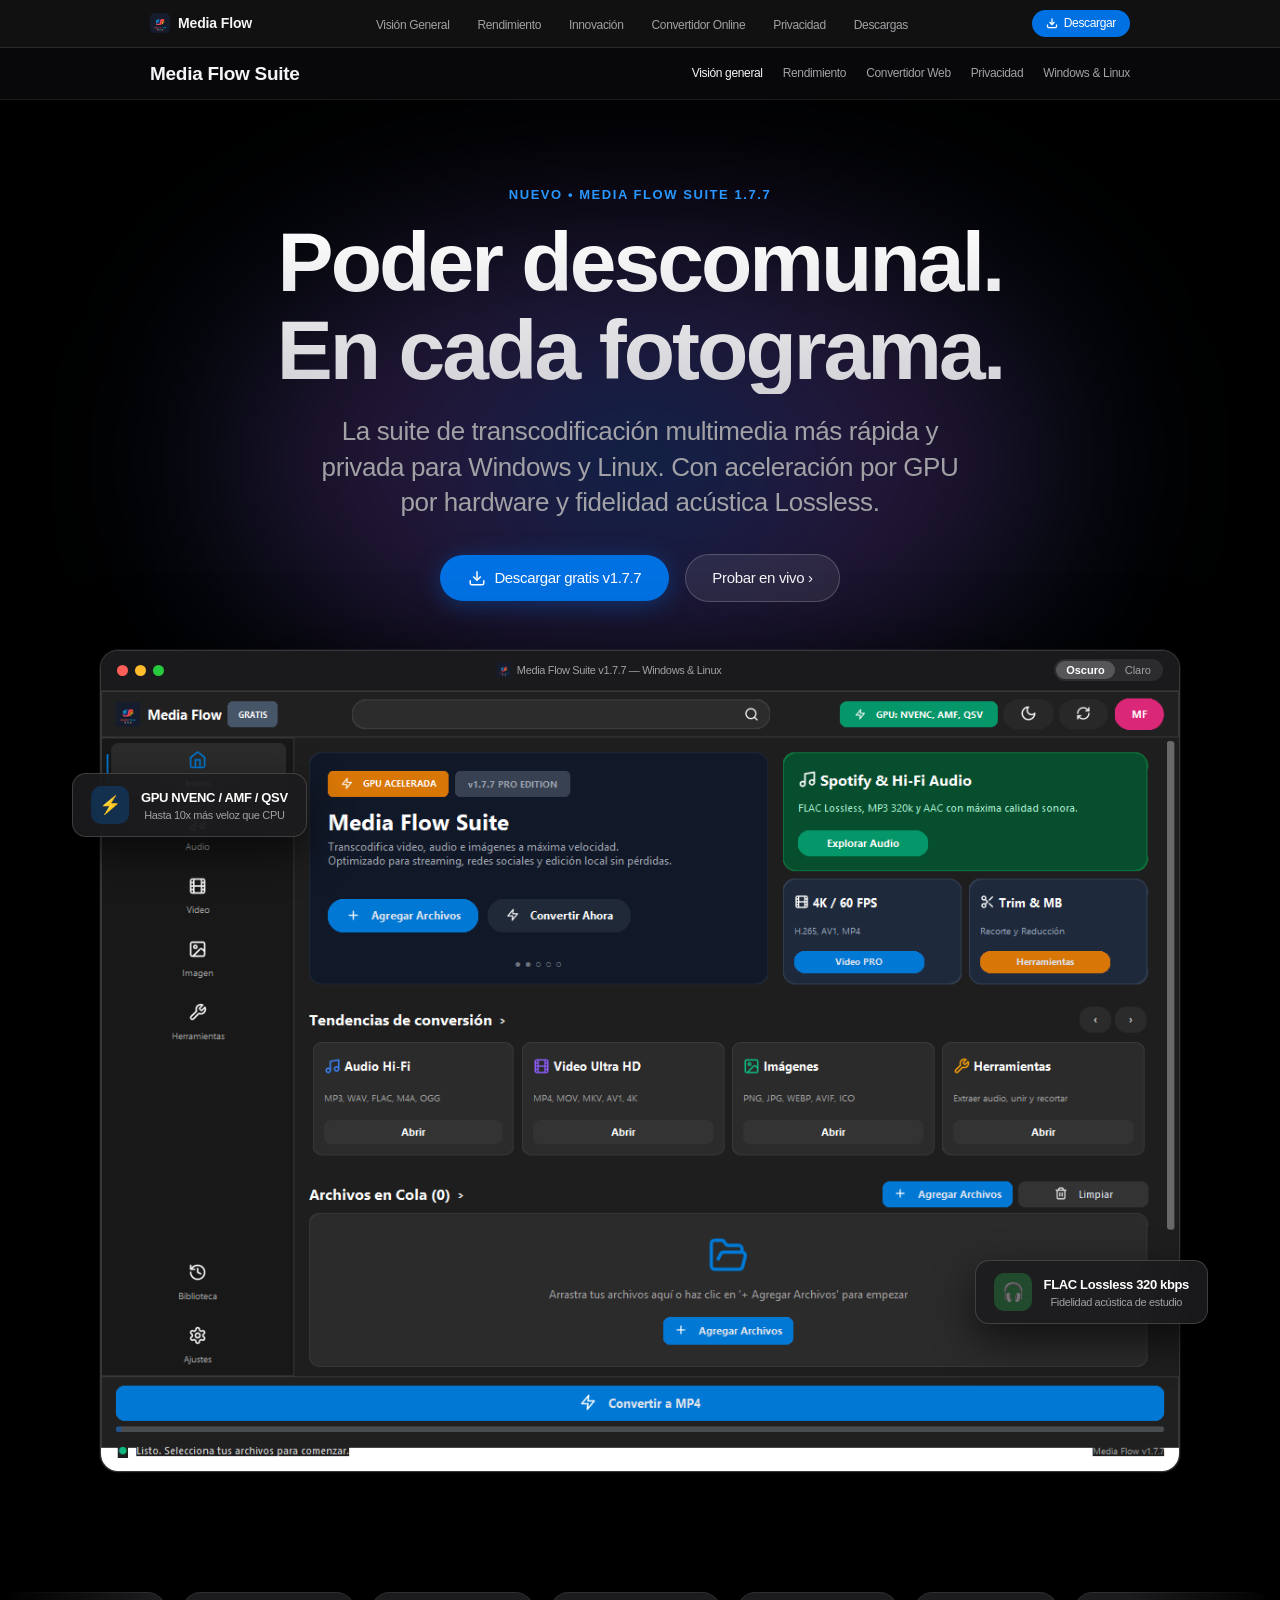
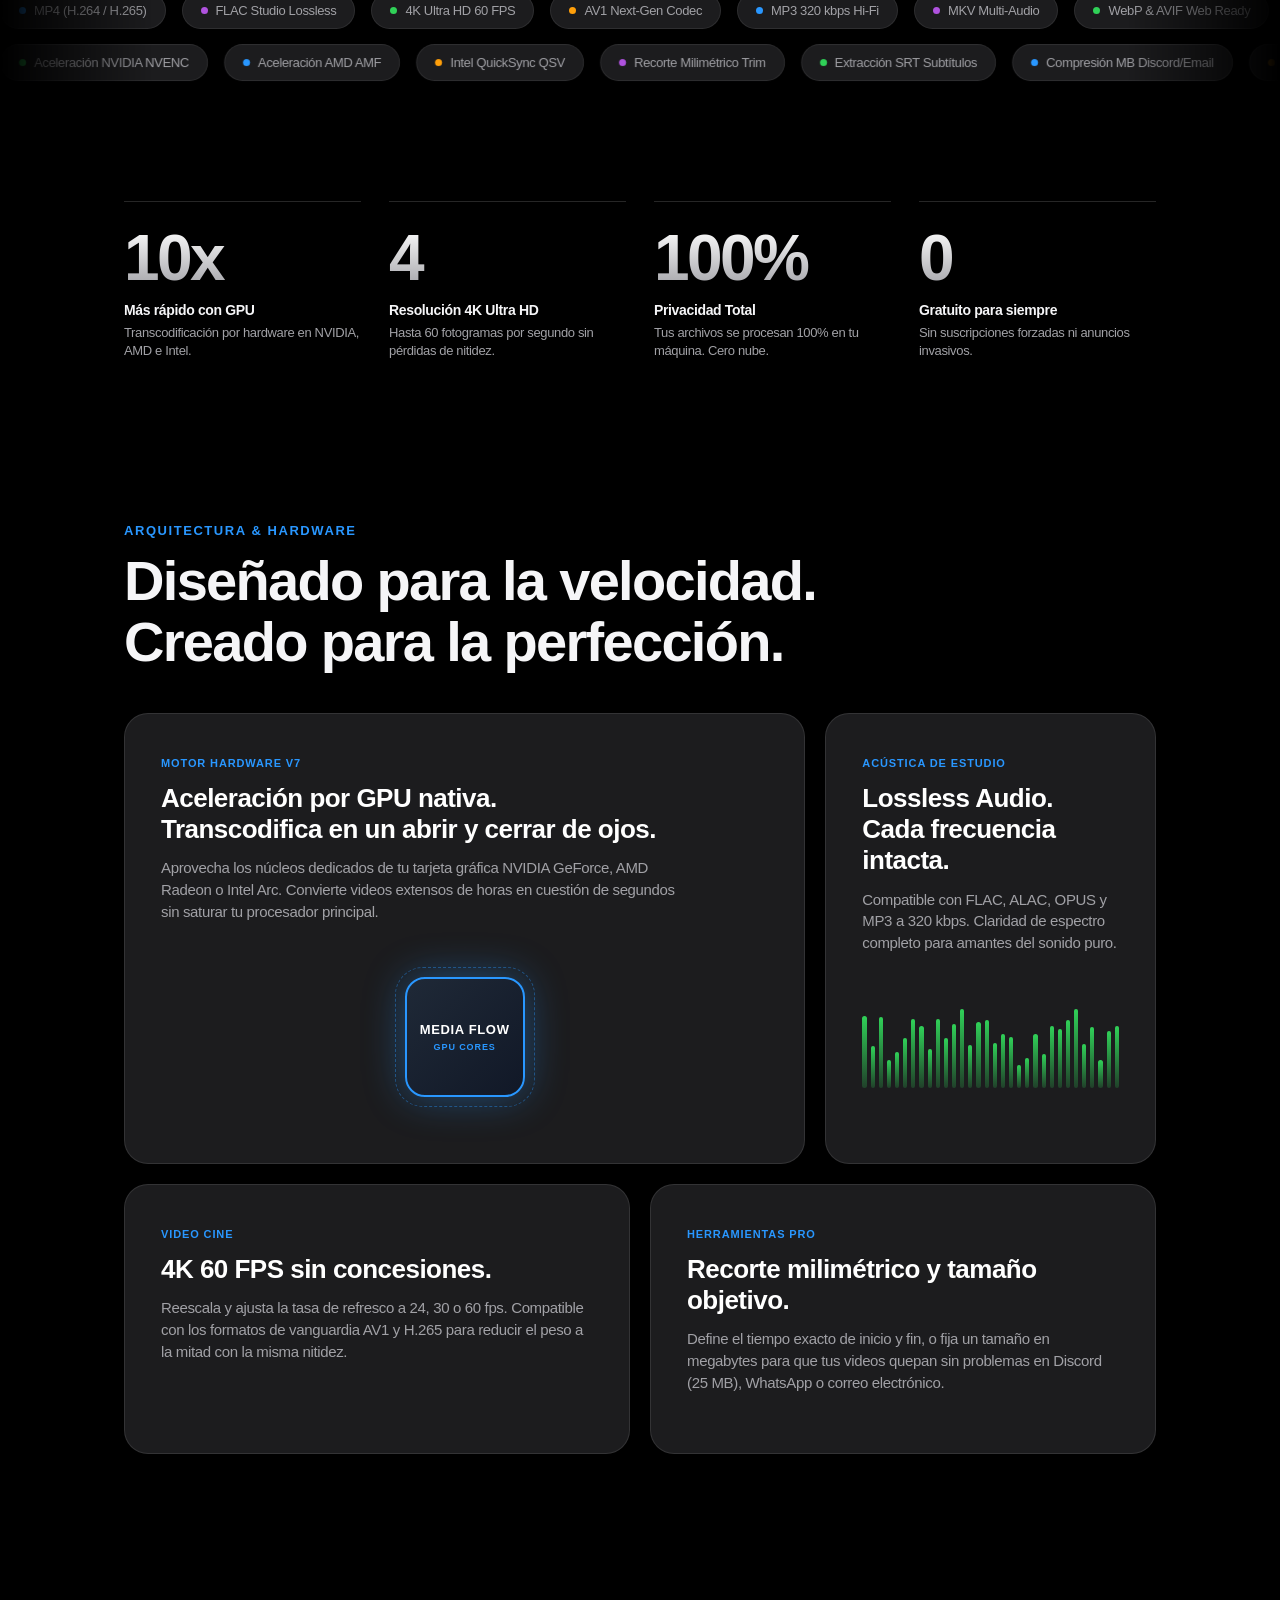
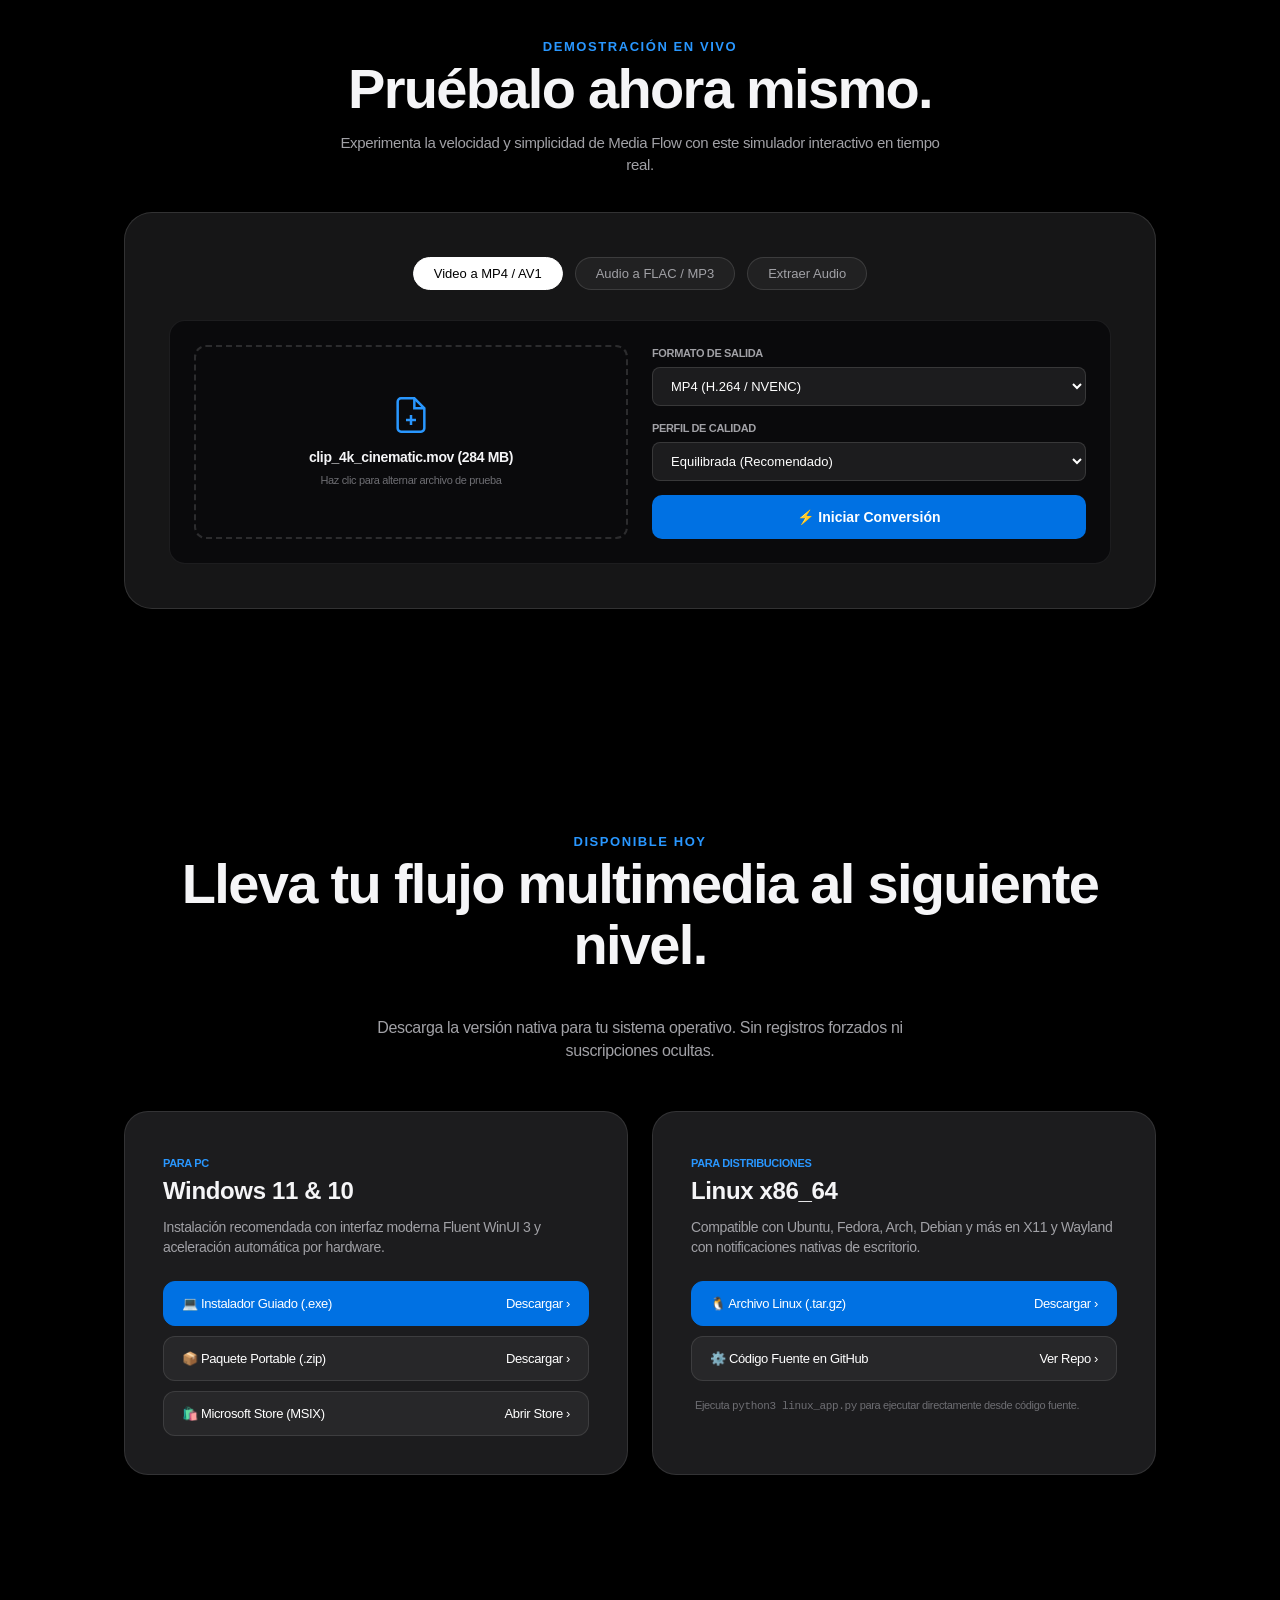
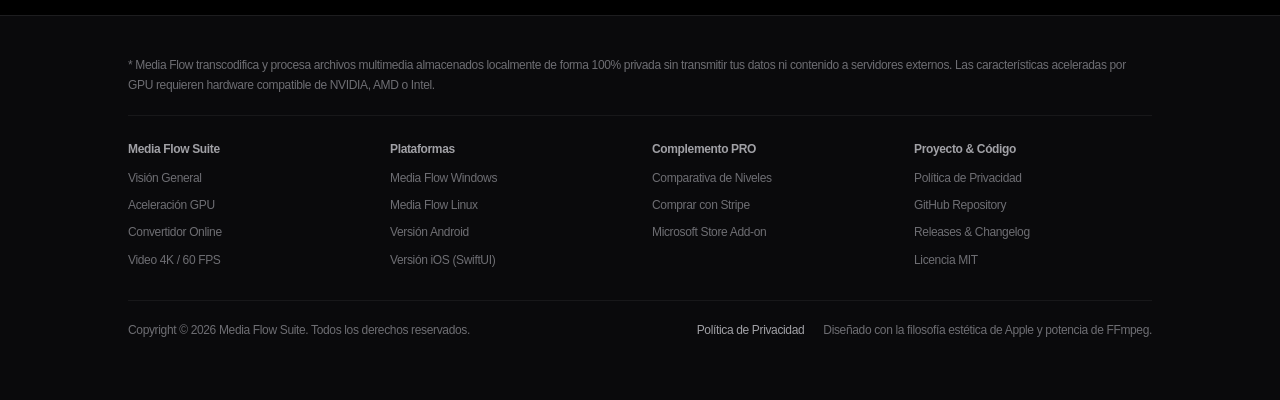
==== commit f681345d: "Add privacy subpage and converter page with corresponding styles - Introduced a new privacy policy p" ====
--- a/website/index.html
+++ b/website/index.html
@@ -24,8 +24,8 @@
         <li><a href="#vision" class="nav-link">Visión General</a></li>
         <li><a href="#rendimiento" class="nav-link">Rendimiento</a></li>
         <li><a href="#bento" class="nav-link">Innovación</a></li>
-        <li><a href="#simulador" class="nav-link">Probar en Vivo</a></li>
-        <li><a href="#comparativa" class="nav-link">Comparar PRO</a></li>
+        <li><a href="converter.html" class="nav-link">Convertidor Online</a></li>
+        <li><a href="privacy.html" class="nav-link">Privacidad</a></li>
         <li><a href="#descargar" class="nav-link">Descargas</a></li>
       </ul>
 
@@ -45,7 +45,8 @@
       <ul class="subnav-links">
         <li><a href="#vision" class="active">Visión general</a></li>
         <li><a href="#rendimiento">Rendimiento</a></li>
-        <li><a href="#simulador">Demostración</a></li>
+        <li><a href="converter.html">Convertidor Web</a></li>
+        <li><a href="privacy.html">Privacidad</a></li>
         <li><a href="#descargar">Windows & Linux</a></li>
       </ul>
     </div>
@@ -402,7 +403,7 @@
           <ul class="footer-col-links">
             <li><a href="#vision">Visión General</a></li>
             <li><a href="#rendimiento">Aceleración GPU</a></li>
-            <li><a href="#bento">Hi-Fi Audio</a></li>
+            <li><a href="converter.html">Convertidor Online</a></li>
             <li><a href="#bento">Video 4K / 60 FPS</a></li>
           </ul>
         </div>
@@ -429,9 +430,9 @@
         <div class="footer-col">
           <div class="footer-col-title">Proyecto & Código</div>
           <ul class="footer-col-links">
+            <li><a href="privacy.html">Política de Privacidad</a></li>
             <li><a href="https://github.com/musicallyivan/mediaflow" target="_blank">GitHub Repository</a></li>
             <li><a href="https://github.com/musicallyivan/mediaflow/releases" target="_blank">Releases & Changelog</a></li>
-            <li><a href="https://github.com/musicallyivan/mediaflow/blob/main/PRIVACY.md" target="_blank">Política de Privacidad</a></li>
             <li><a href="https://github.com/musicallyivan/mediaflow/blob/main/LICENSE" target="_blank">Licencia MIT</a></li>
           </ul>
         </div>
@@ -439,7 +440,10 @@
 
       <div class="footer-bottom">
         <div>Copyright © 2026 Media Flow Suite. Todos los derechos reservados.</div>
-        <div style="color: var(--text-tertiary);">Diseñado con la filosofía estética de Apple y potencia de FFmpeg.</div>
+        <div>
+          <a href="privacy.html" style="color: var(--text-secondary); margin-right: 16px;">Política de Privacidad</a>
+          <span style="color: var(--text-tertiary);">Diseñado con la filosofía estética de Apple y potencia de FFmpeg.</span>
+        </div>
       </div>
     </div>
   </footer>
--- a/website/styles.css
+++ b/website/styles.css
@@ -1073,6 +1073,148 @@
 }
 
 /* ==========================================================================
+   PRIVACY SUBPAGE (APPLE LEGAL / PRIVACY STYLE)
+   ========================================================================== */
+.policy-hero {
+  position: relative;
+  padding: 130px 24px 48px;
+  text-align: center;
+  overflow: hidden;
+}
+
+.policy-container {
+  position: relative;
+  z-index: 2;
+  max-width: 860px;
+  margin: 0 auto;
+  padding: 0 24px 100px;
+}
+
+.policy-summary-banner {
+  background: linear-gradient(135deg, rgba(0, 113, 227, 0.16) 0%, rgba(41, 151, 255, 0.06) 100%);
+  border: 1px solid rgba(41, 151, 255, 0.35);
+  border-radius: 20px;
+  padding: 24px 28px;
+  margin-bottom: 32px;
+  display: flex;
+  align-items: flex-start;
+  gap: 16px;
+  box-shadow: 0 16px 40px rgba(0, 0, 0, 0.35);
+}
+
+.policy-summary-icon {
+  width: 44px;
+  height: 44px;
+  border-radius: 12px;
+  background: rgba(41, 151, 255, 0.2);
+  color: var(--apple-cyan);
+  display: flex;
+  align-items: center;
+  justify-content: center;
+  font-size: 20px;
+  flex-shrink: 0;
+}
+
+.policy-summary-text h2 {
+  font-size: 17px;
+  font-weight: 600;
+  color: #ffffff;
+  margin-bottom: 6px;
+}
+
+.policy-summary-text p {
+  font-size: 14px;
+  color: var(--text-secondary);
+  line-height: 1.55;
+}
+
+.policy-card {
+  background: var(--bg-card);
+  border: 1px solid var(--glass-border);
+  border-radius: 24px;
+  padding: clamp(28px, 5vw, 52px);
+  box-shadow: 0 24px 60px rgba(0, 0, 0, 0.5);
+}
+
+.policy-section {
+  padding-bottom: 28px;
+  margin-bottom: 28px;
+  border-bottom: 1px solid rgba(255, 255, 255, 0.08);
+}
+
+.policy-section:last-child {
+  padding-bottom: 0;
+  margin-bottom: 0;
+  border-bottom: none;
+}
+
+.policy-section h2 {
+  font-size: 20px;
+  font-weight: 700;
+  color: #ffffff;
+  letter-spacing: -0.015em;
+  margin-bottom: 12px;
+  display: flex;
+  align-items: center;
+  gap: 10px;
+}
+
+.policy-section p {
+  font-size: 15px;
+  color: var(--text-secondary);
+  line-height: 1.65;
+  margin-bottom: 12px;
+}
+
+.policy-section p:last-child {
+  margin-bottom: 0;
+}
+
+.policy-section ul {
+  padding-left: 22px;
+  margin-top: 8px;
+  color: var(--text-secondary);
+  font-size: 15px;
+  line-height: 1.65;
+}
+
+.policy-section li {
+  margin-bottom: 8px;
+}
+
+.policy-section code {
+  font-family: var(--font-mono);
+  font-size: 13px;
+  color: var(--apple-cyan);
+  background: rgba(41, 151, 255, 0.12);
+  padding: 2px 7px;
+  border-radius: 6px;
+}
+
+.policy-section a {
+  color: var(--apple-cyan);
+  font-weight: 500;
+}
+
+.policy-section a:hover {
+  text-decoration: underline;
+}
+
+.policy-meta-pill {
+  display: inline-flex;
+  align-items: center;
+  gap: 8px;
+  font-size: 12px;
+  font-weight: 500;
+  color: var(--text-secondary);
+  background: rgba(255, 255, 255, 0.06);
+  border: 1px solid rgba(255, 255, 255, 0.12);
+  padding: 6px 16px;
+  border-radius: 980px;
+  margin-top: 16px;
+}
+
+/* ==========================================================================
    SCROLL REVEAL ANIMATIONS (OBSERVER)
    ========================================================================== */
 .reveal-on-scroll {
@@ -1100,4 +1242,5 @@
 @media (max-width: 600px) {
   .metrics-grid { grid-template-columns: 1fr; }
   .footer-links-grid { grid-template-columns: 1fr; }
-}
+  .policy-summary-banner { flex-direction: column; }
+}
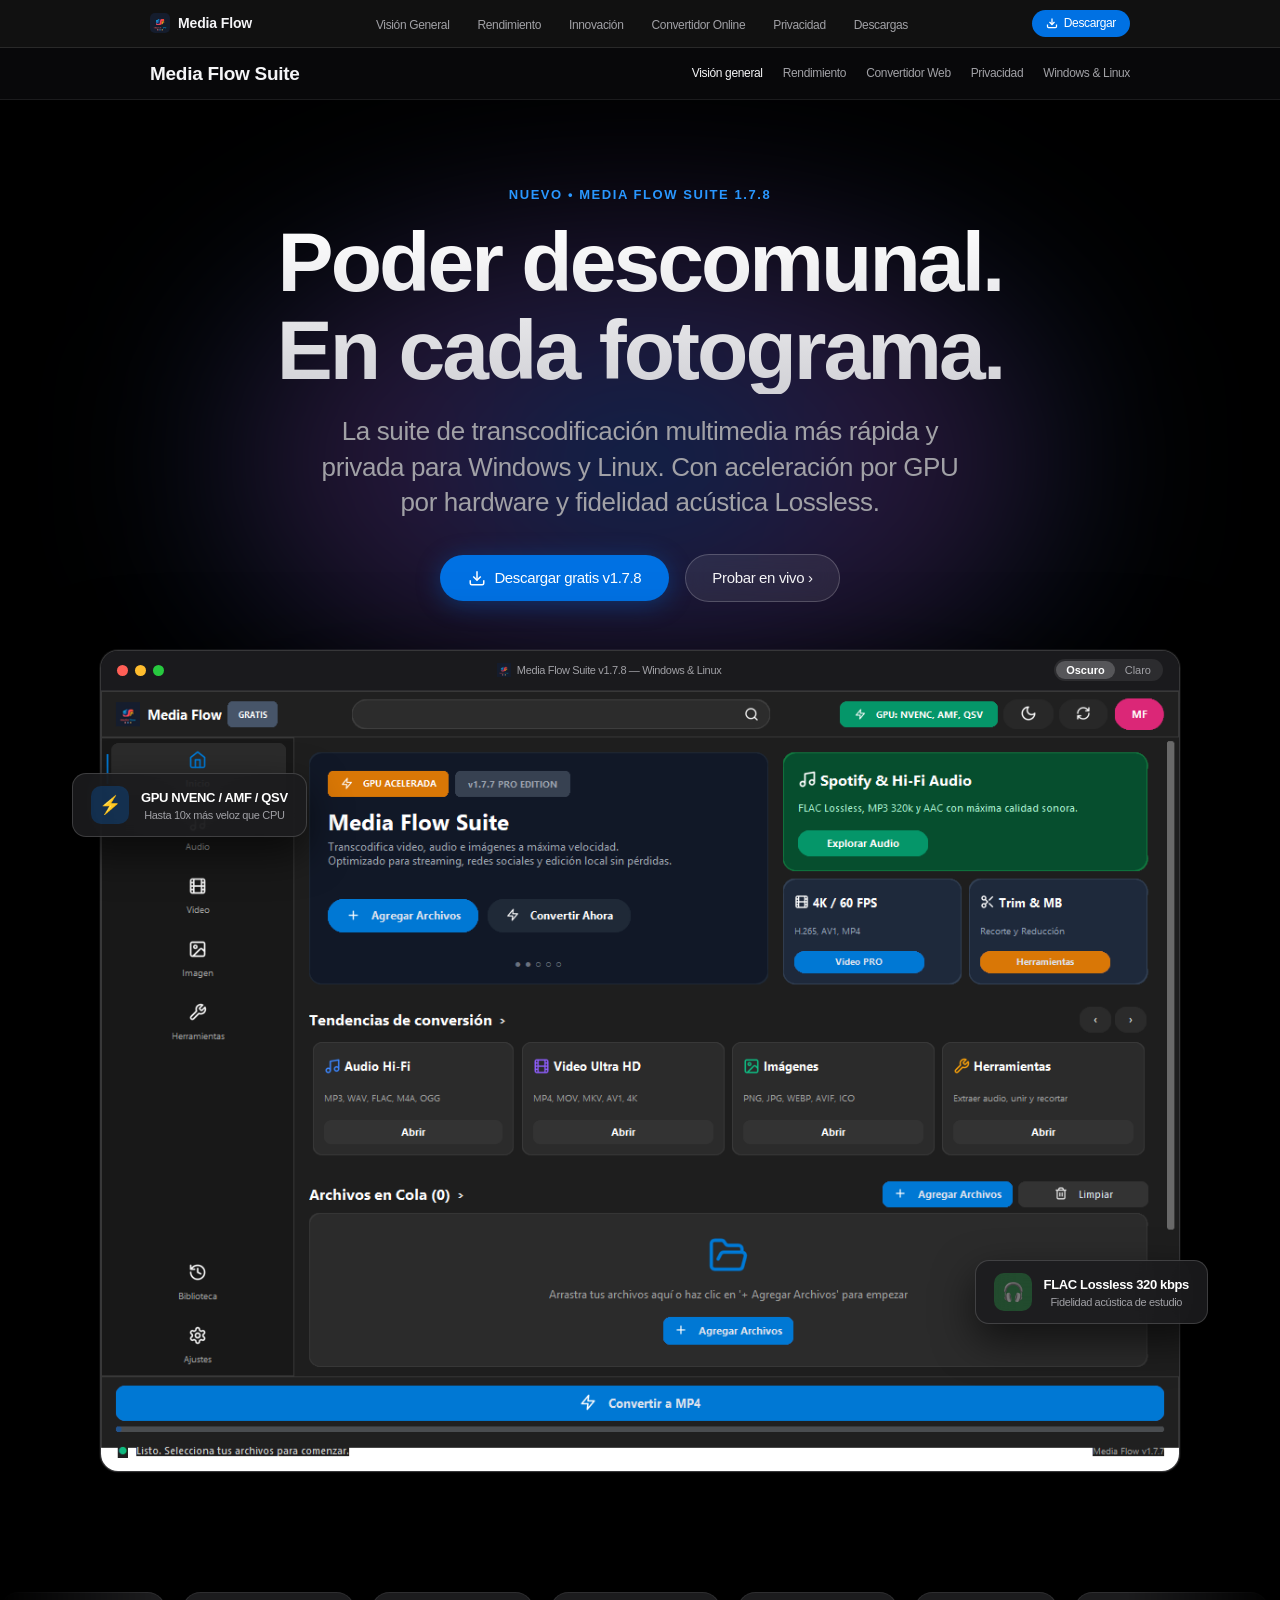
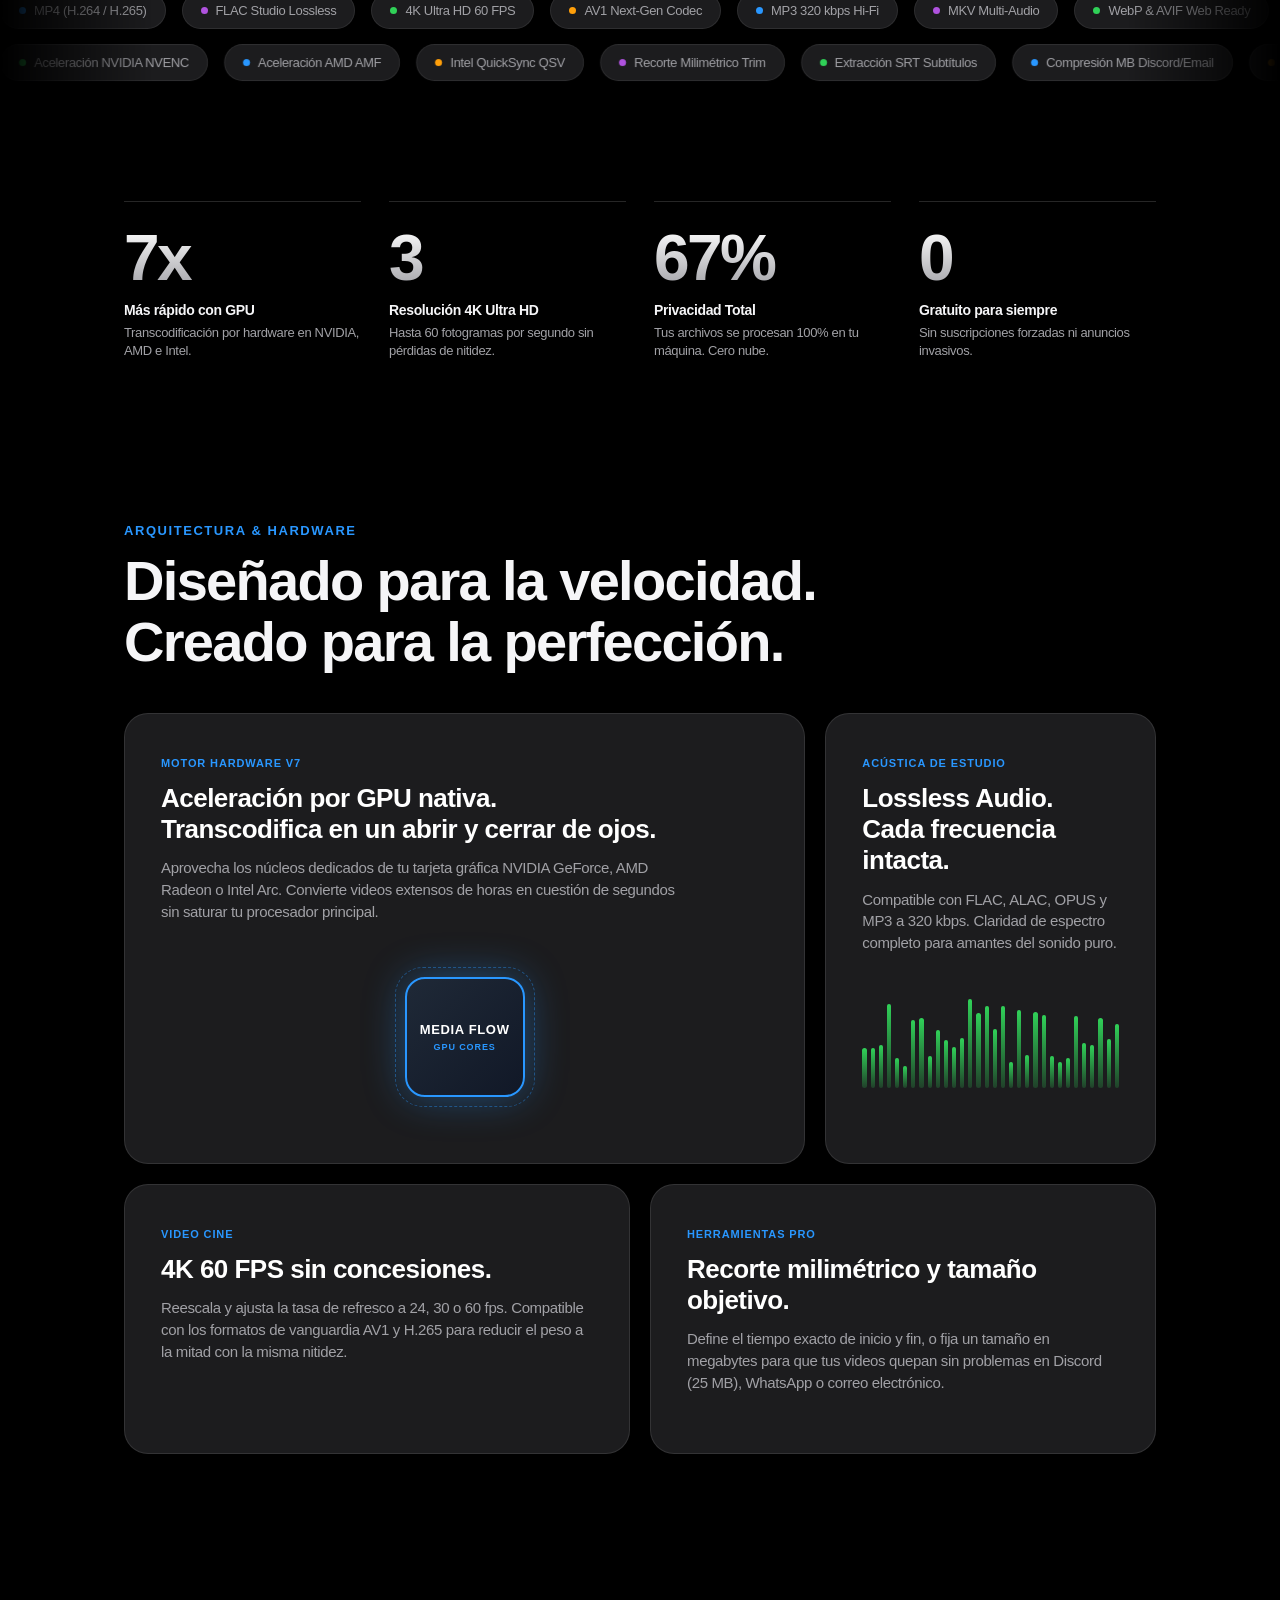
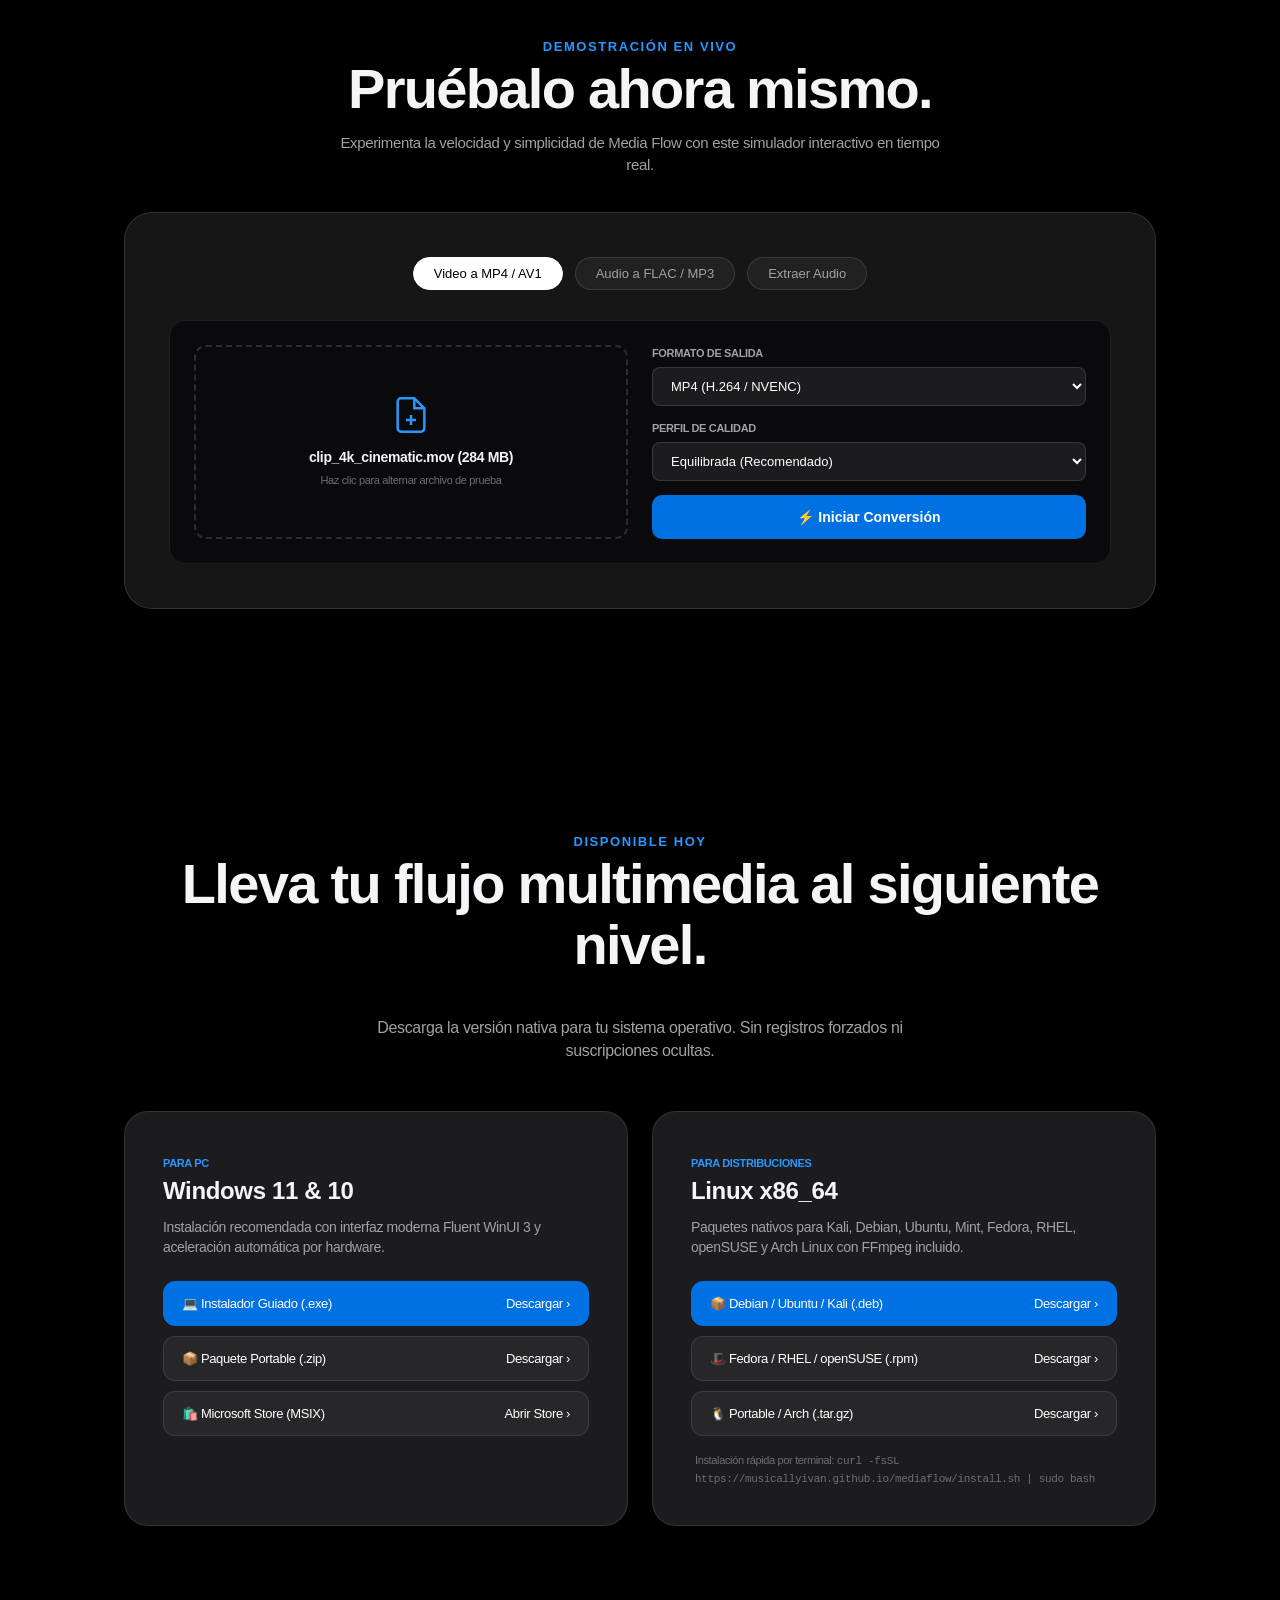
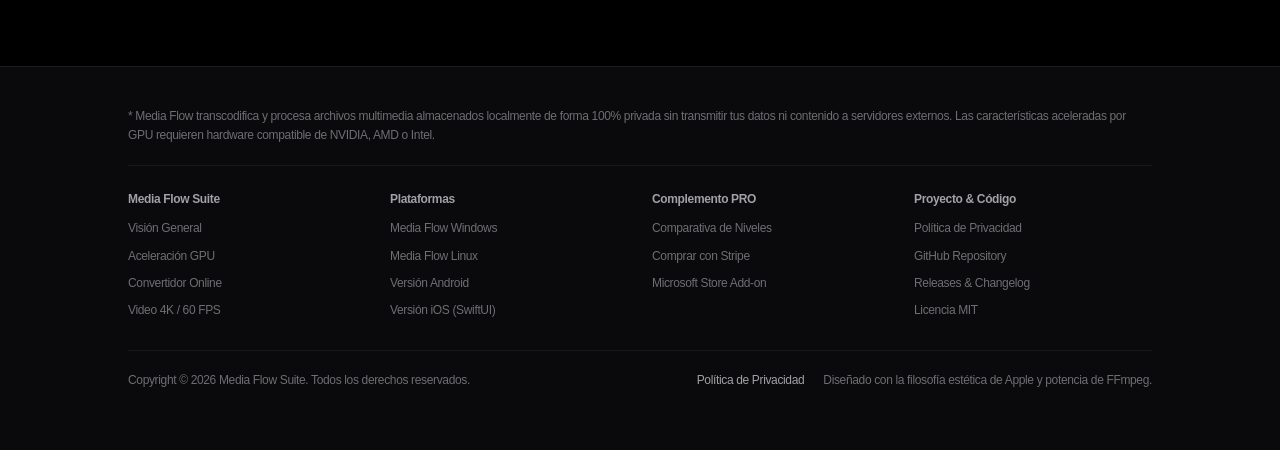
==== commit c057c882: "Release v1.7.8: Fix PIL._tkinter_finder on Kali/Debian and add .deb & .rpm Linux packages" ====
--- a/website/index.html
+++ b/website/index.html
@@ -60,7 +60,7 @@
     <div class="aurora-bg"></div>
 
     <div class="hero-content">
-      <span class="hero-eyebrow">Nuevo • Media Flow Suite 1.7.7</span>
+      <span class="hero-eyebrow">Nuevo • Media Flow Suite 1.7.8</span>
       <h1 class="hero-title">Poder descomunal.<br>En cada fotograma.</h1>
       <p class="hero-subtitle">
         La suite de transcodificación multimedia más rápida y privada para Windows y Linux. Con aceleración por GPU por hardware y fidelidad acústica Lossless.
@@ -69,7 +69,7 @@
       <div class="hero-cta-group">
         <a href="#descargar" class="btn-apple-primary">
           <svg width="18" height="18" viewBox="0 0 24 24" fill="none" stroke="currentColor" stroke-width="2"><path d="M21 15v4a2 2 0 0 1-2 2H5a2 2 0 0 1-2-2v-4"></path><polyline points="7 10 12 15 17 10"></polyline><line x1="12" y1="15" x2="12" y2="3"></line></svg>
-          Descargar gratis v1.7.7
+          Descargar gratis v1.7.8
         </a>
         <a href="#simulador" class="btn-apple-secondary">
           Probar en vivo ›
@@ -108,7 +108,7 @@
 
           <div class="window-title-tab">
             <img src="assets/icon.png" width="14" height="14" alt="Media Flow">
-            <span>Media Flow Suite v1.7.7 — Windows & Linux</span>
+            <span>Media Flow Suite v1.7.8 — Windows & Linux</span>
           </div>
 
           <div class="theme-toggle-pill">
@@ -368,20 +368,24 @@
         <span class="dl-badge">Para Distribuciones</span>
         <h3 class="dl-title">Linux x86_64</h3>
         <p class="dl-desc">
-          Compatible con Ubuntu, Fedora, Arch, Debian y más en X11 y Wayland con notificaciones nativas de escritorio.
+          Paquetes nativos para Kali, Debian, Ubuntu, Mint, Fedora, RHEL, openSUSE y Arch Linux con FFmpeg incluido.
         </p>
 
         <div class="dl-btn-stack">
-          <a href="https://github.com/musicallyivan/mediaflow/releases" target="_blank" class="btn-dl-item primary">
-            <span>🐧 Archivo Linux (.tar.gz)</span>
+          <a href="https://github.com/musicallyivan/mediaflow/releases/latest" target="_blank" class="btn-dl-item primary">
+            <span>📦 Debian / Ubuntu / Kali (.deb)</span>
             <span>Descargar ›</span>
           </a>
-          <a href="https://github.com/musicallyivan/mediaflow" target="_blank" class="btn-dl-item">
-            <span>⚙️ Código Fuente en GitHub</span>
-            <span>Ver Repo ›</span>
+          <a href="https://github.com/musicallyivan/mediaflow/releases/latest" target="_blank" class="btn-dl-item">
+            <span>🎩 Fedora / RHEL / openSUSE (.rpm)</span>
+            <span>Descargar ›</span>
+          </a>
+          <a href="https://github.com/musicallyivan/mediaflow/releases/latest" target="_blank" class="btn-dl-item">
+            <span>🐧 Portable / Arch (.tar.gz)</span>
+            <span>Descargar ›</span>
           </a>
           <div style="font-size: 11px; color: var(--text-tertiary); margin-top: 6px; padding: 0 4px;">
-            Ejecuta <code>python3 linux_app.py</code> para ejecutar directamente desde código fuente.
+            Instalación rápida por terminal: <code>curl -fsSL https://musicallyivan.github.io/mediaflow/install.sh | sudo bash</code>
           </div>
         </div>
       </div>
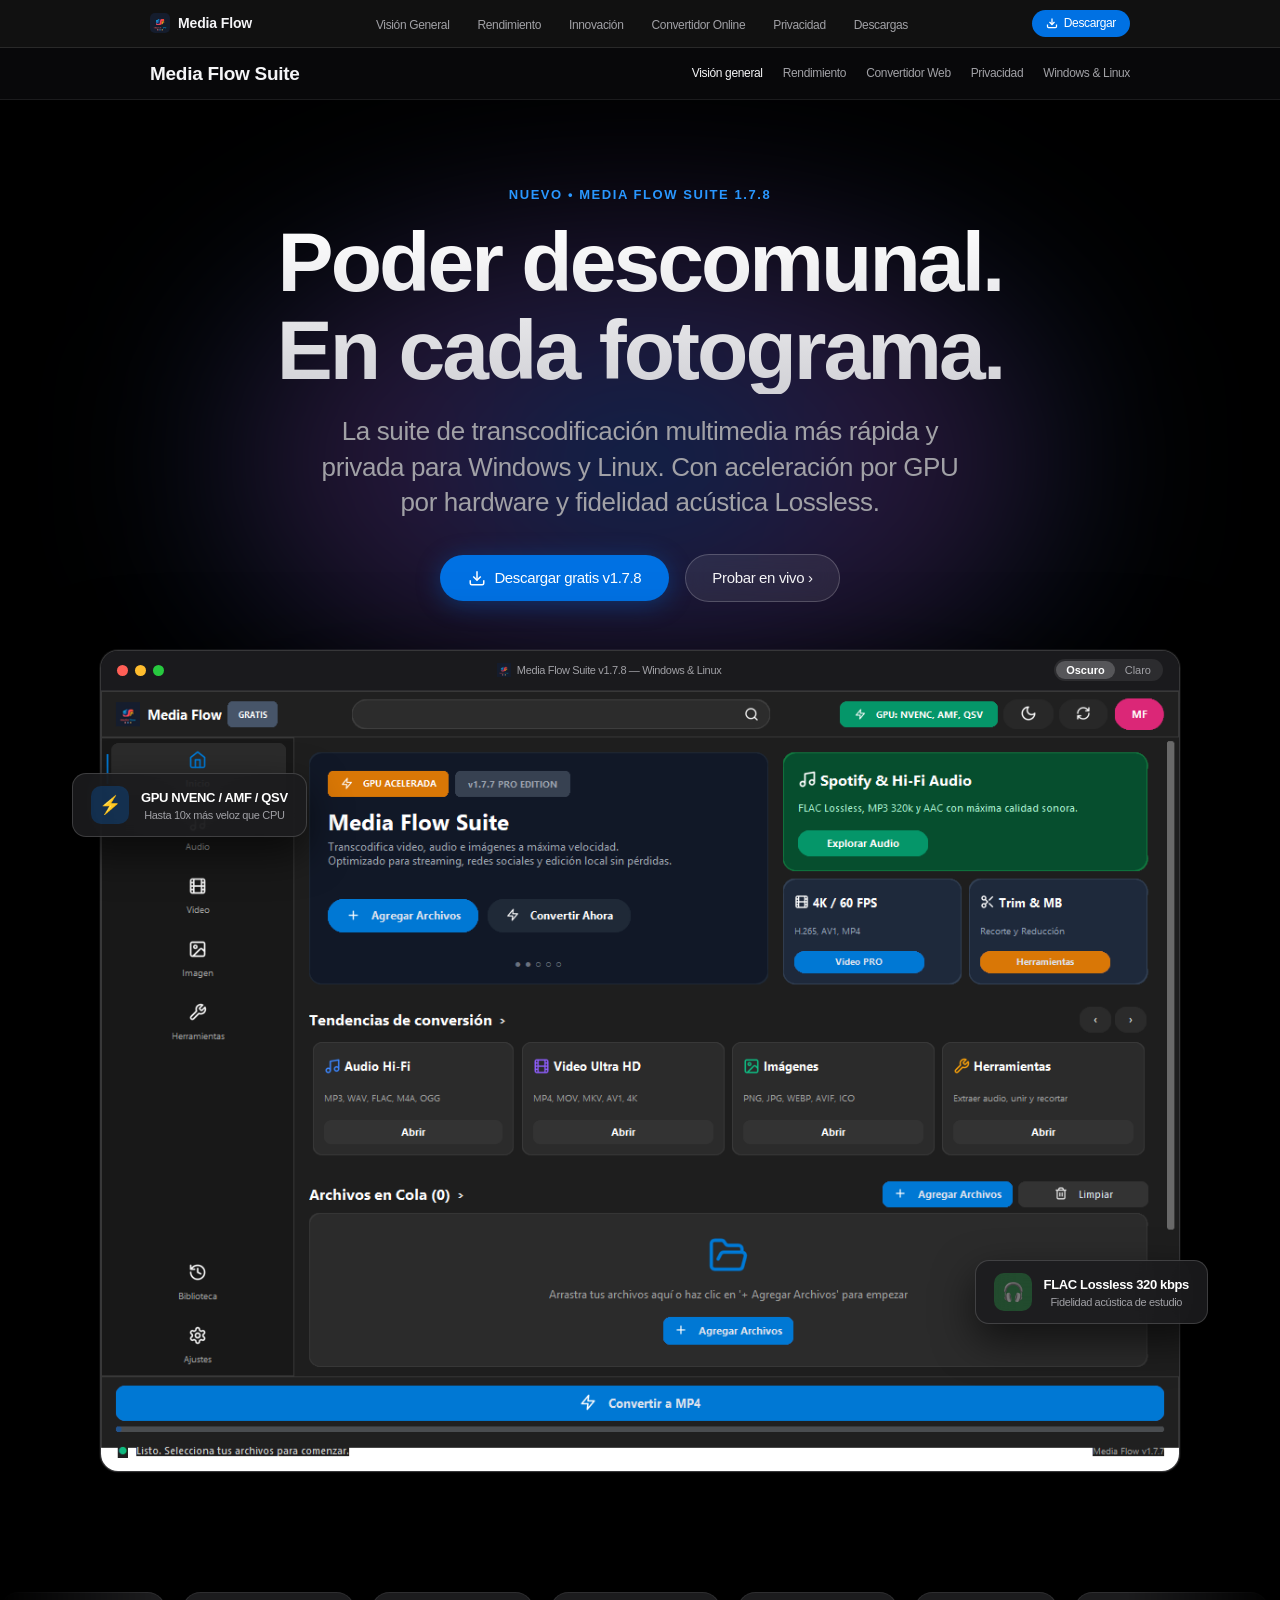
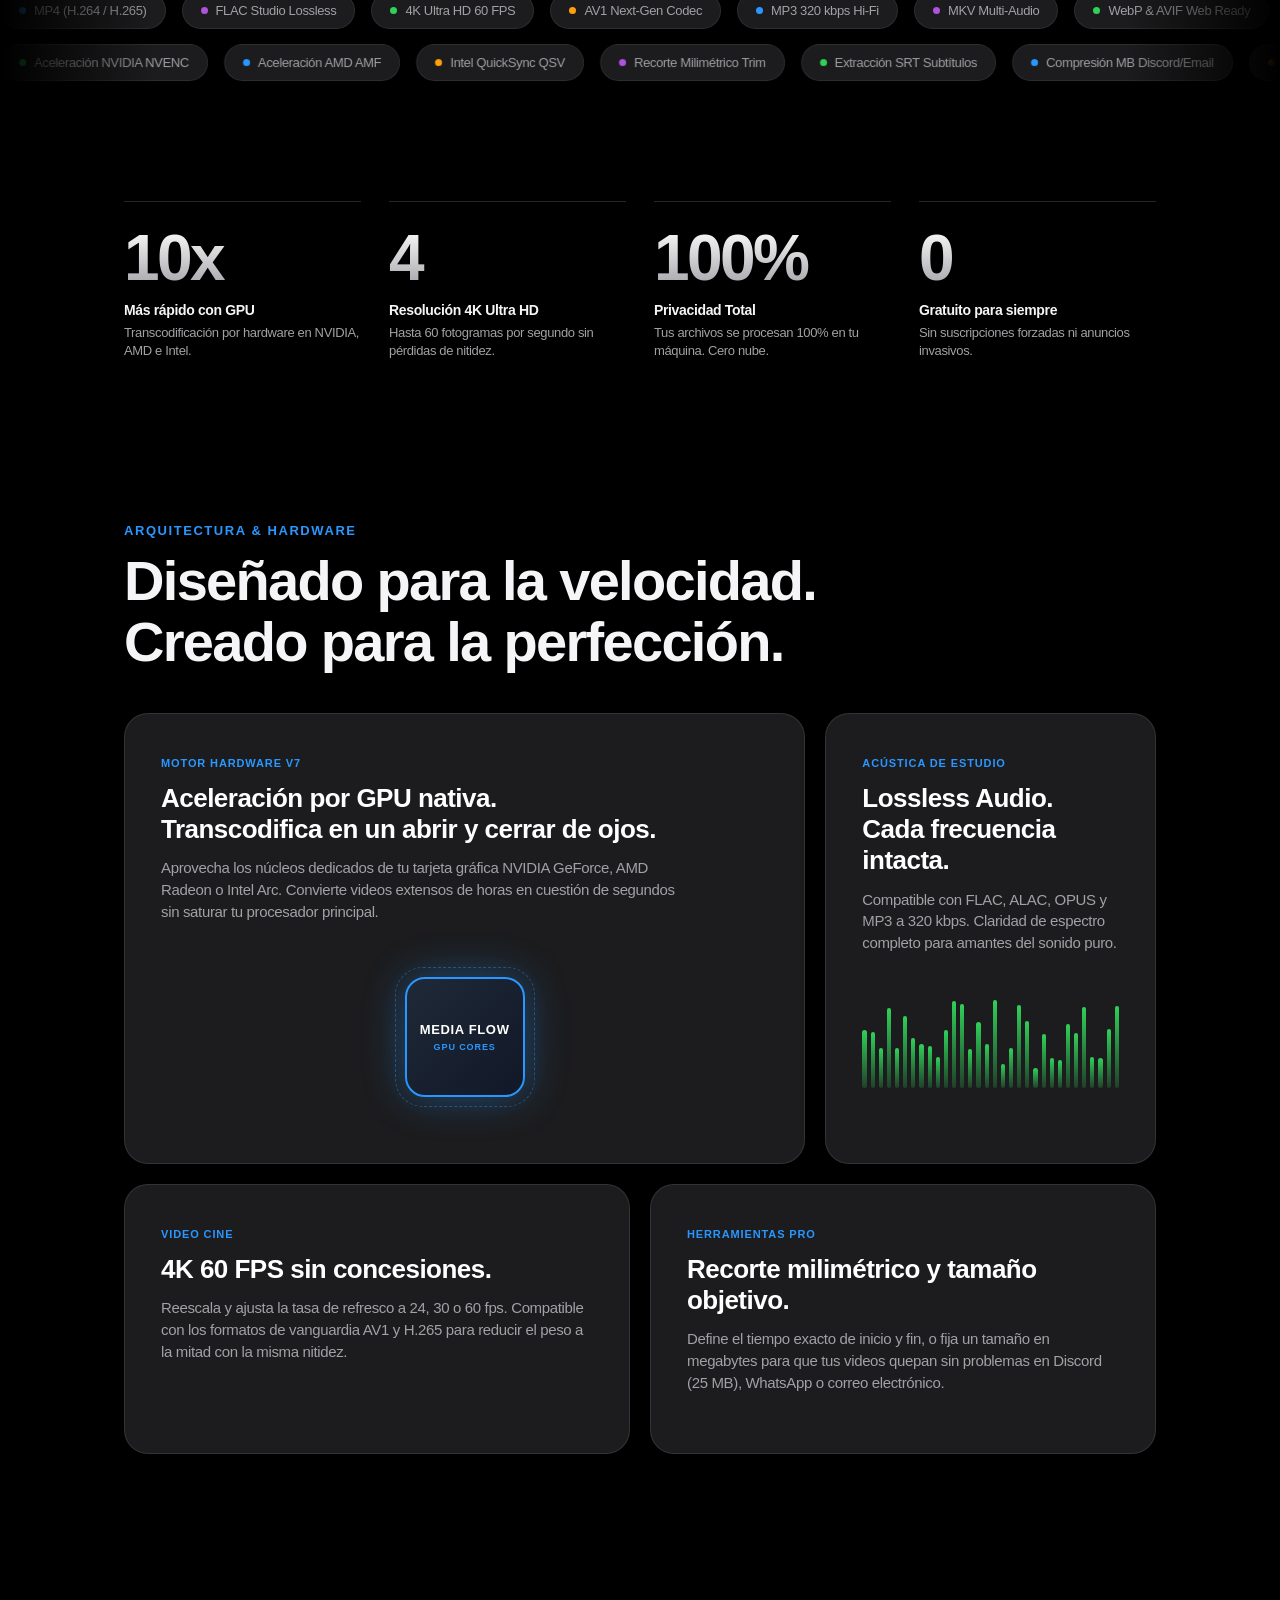
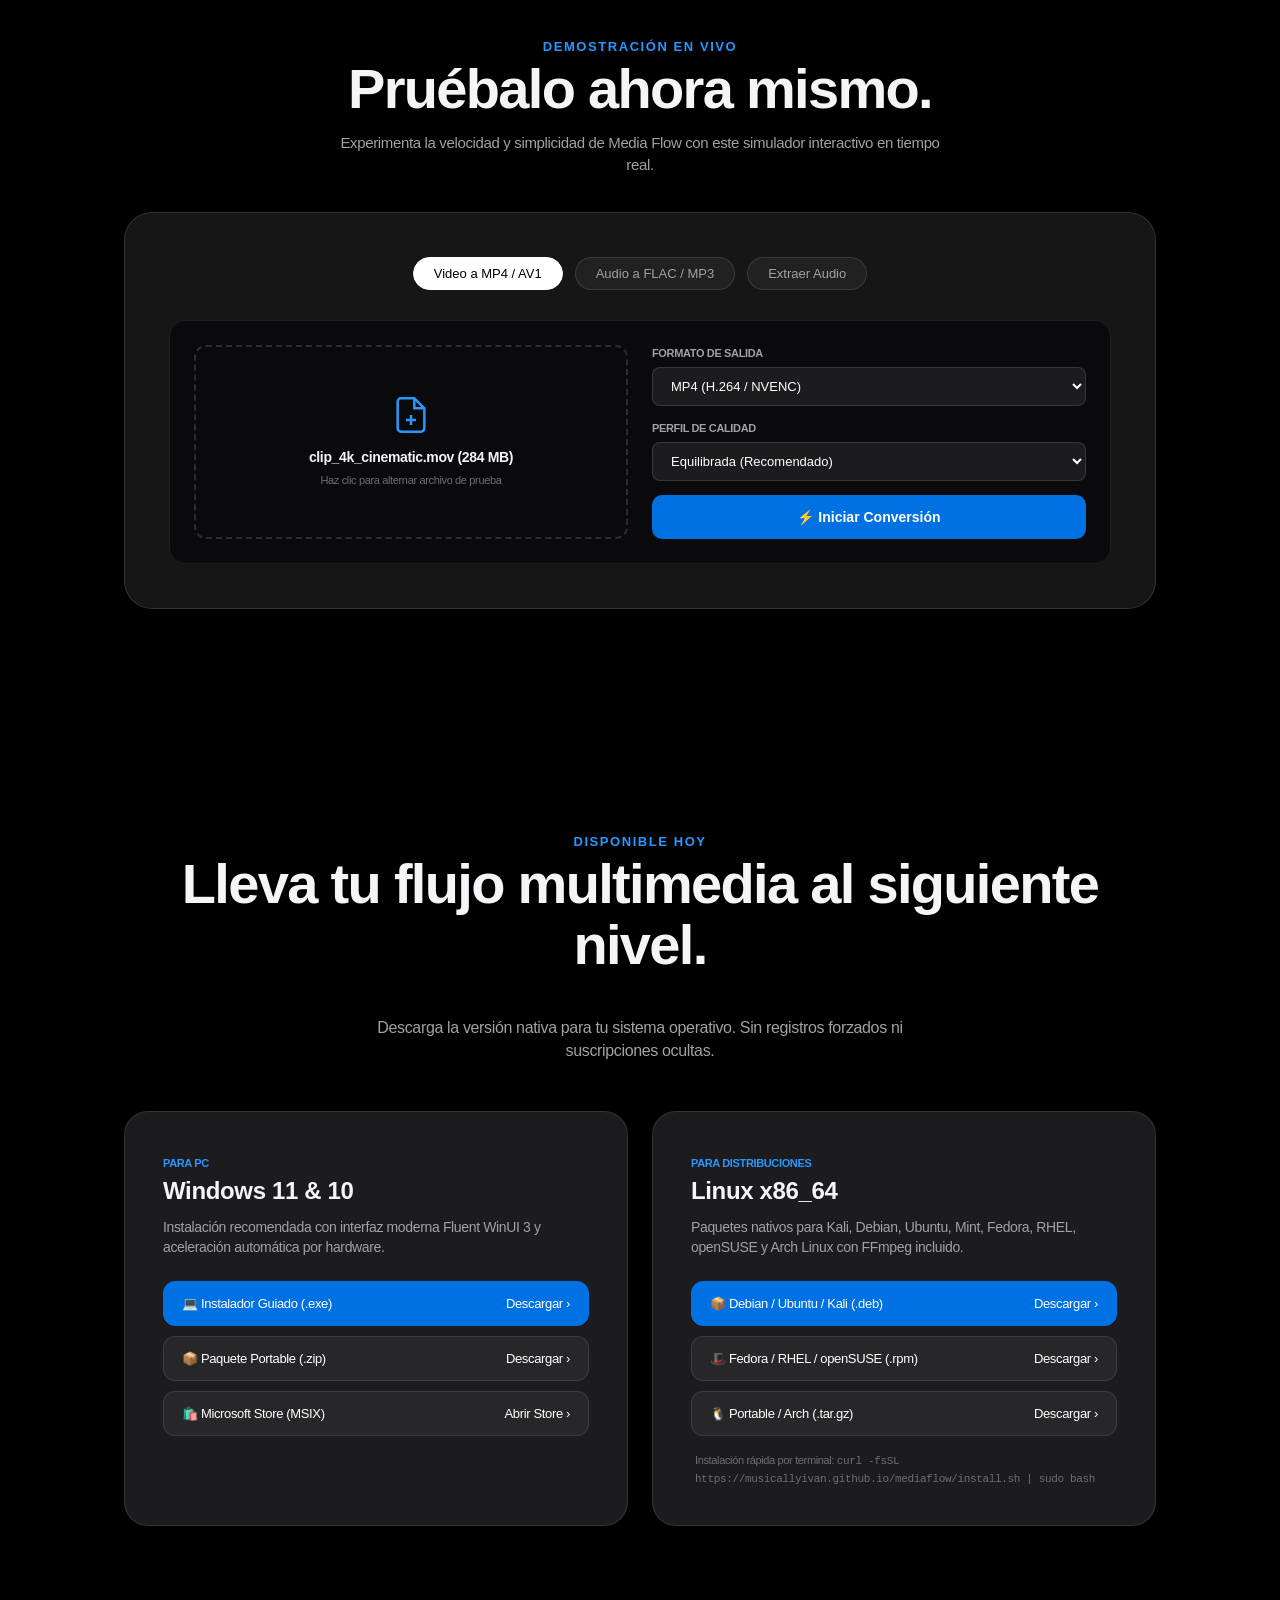
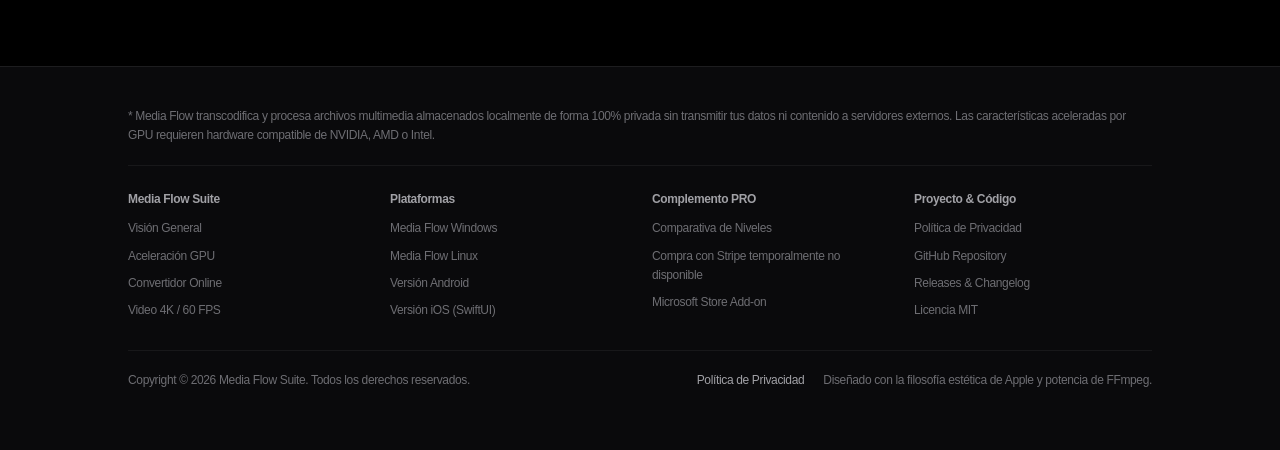
==== commit 6ab6c3e9: "Add signed Stripe license delivery" ====
--- a/website/index.html
+++ b/website/index.html
@@ -426,7 +426,7 @@
           <div class="footer-col-title">Complemento PRO</div>
           <ul class="footer-col-links">
             <li><a href="#comparativa">Comparativa de Niveles</a></li>
-            <li><a href="https://buy.stripe.com/4gM00l2uV0aXe6k1eIgEg00" target="_blank">Comprar con Stripe</a></li>
+            <li><span>Compra con Stripe temporalmente no disponible</span></li>
             <li><a href="https://github.com/musicallyivan/mediaflow/blob/main/STORE_LISTING.md" target="_blank">Microsoft Store Add-on</a></li>
           </ul>
         </div>
